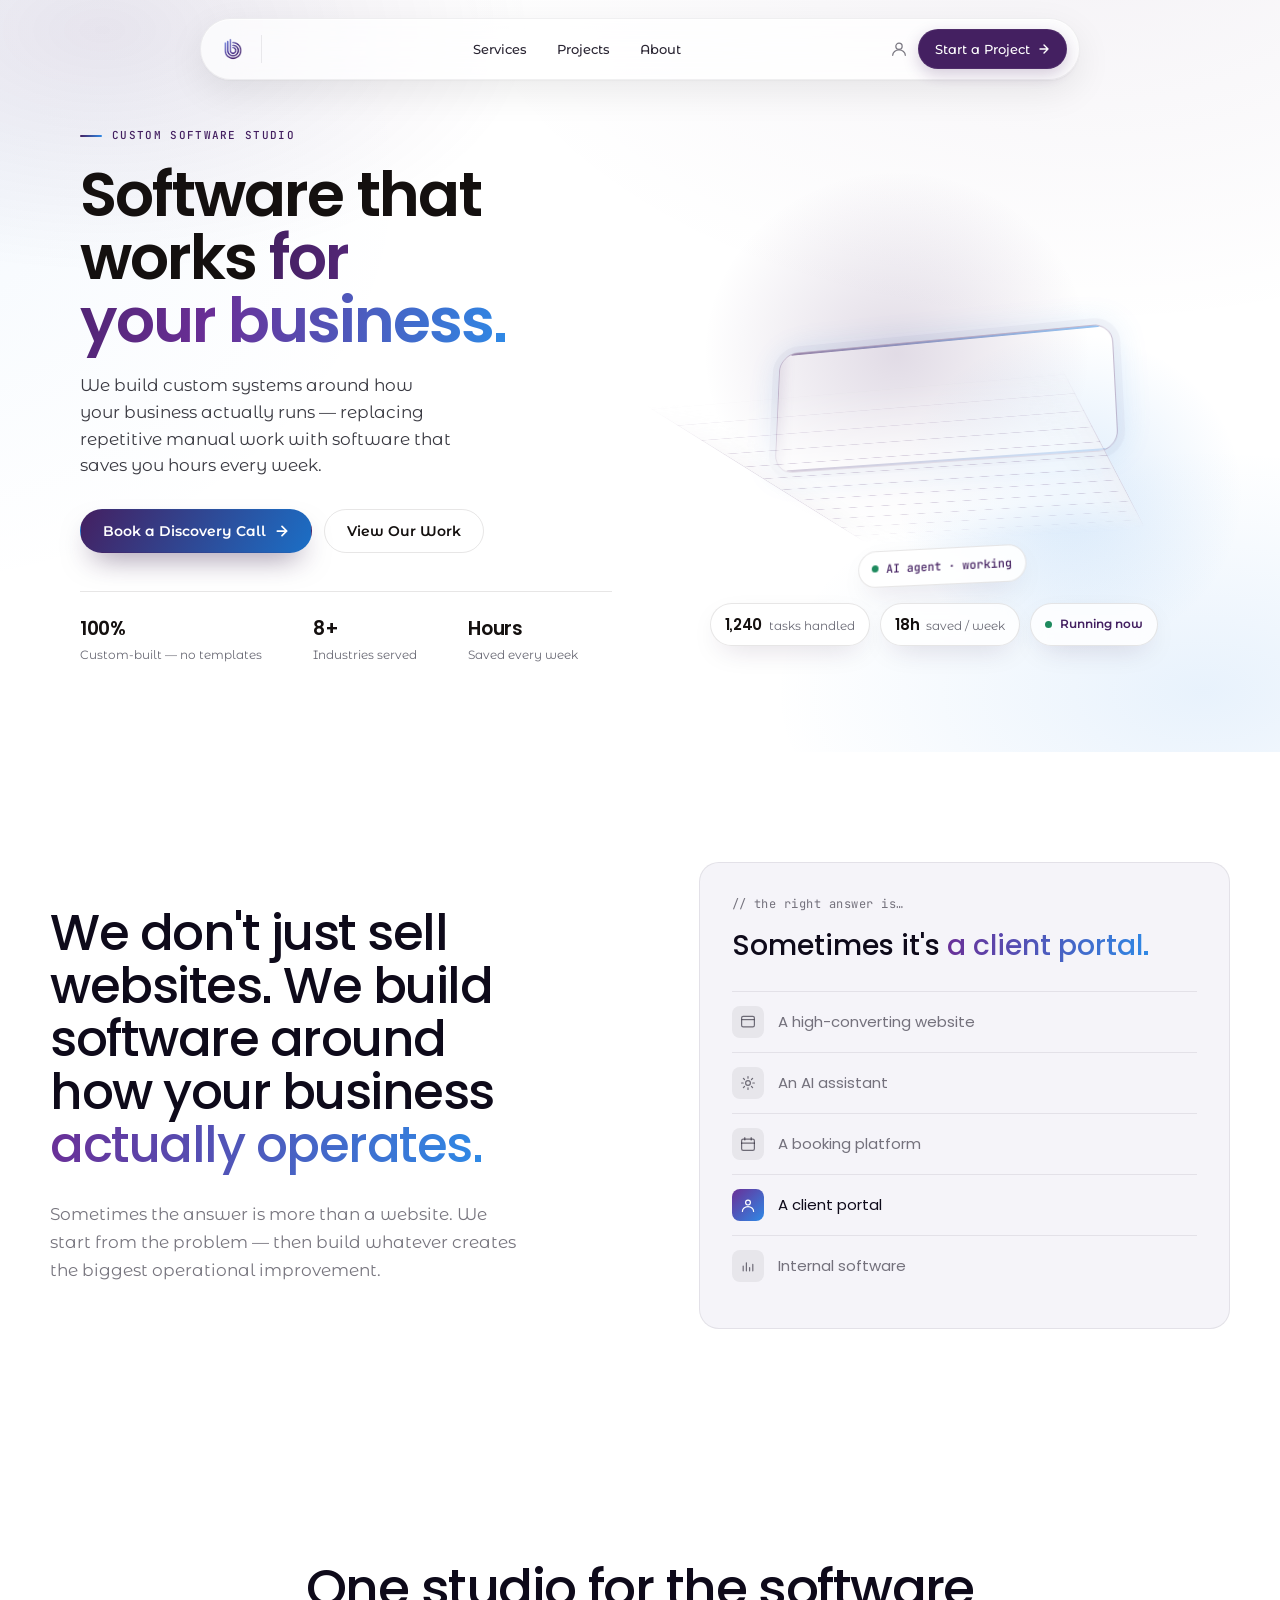
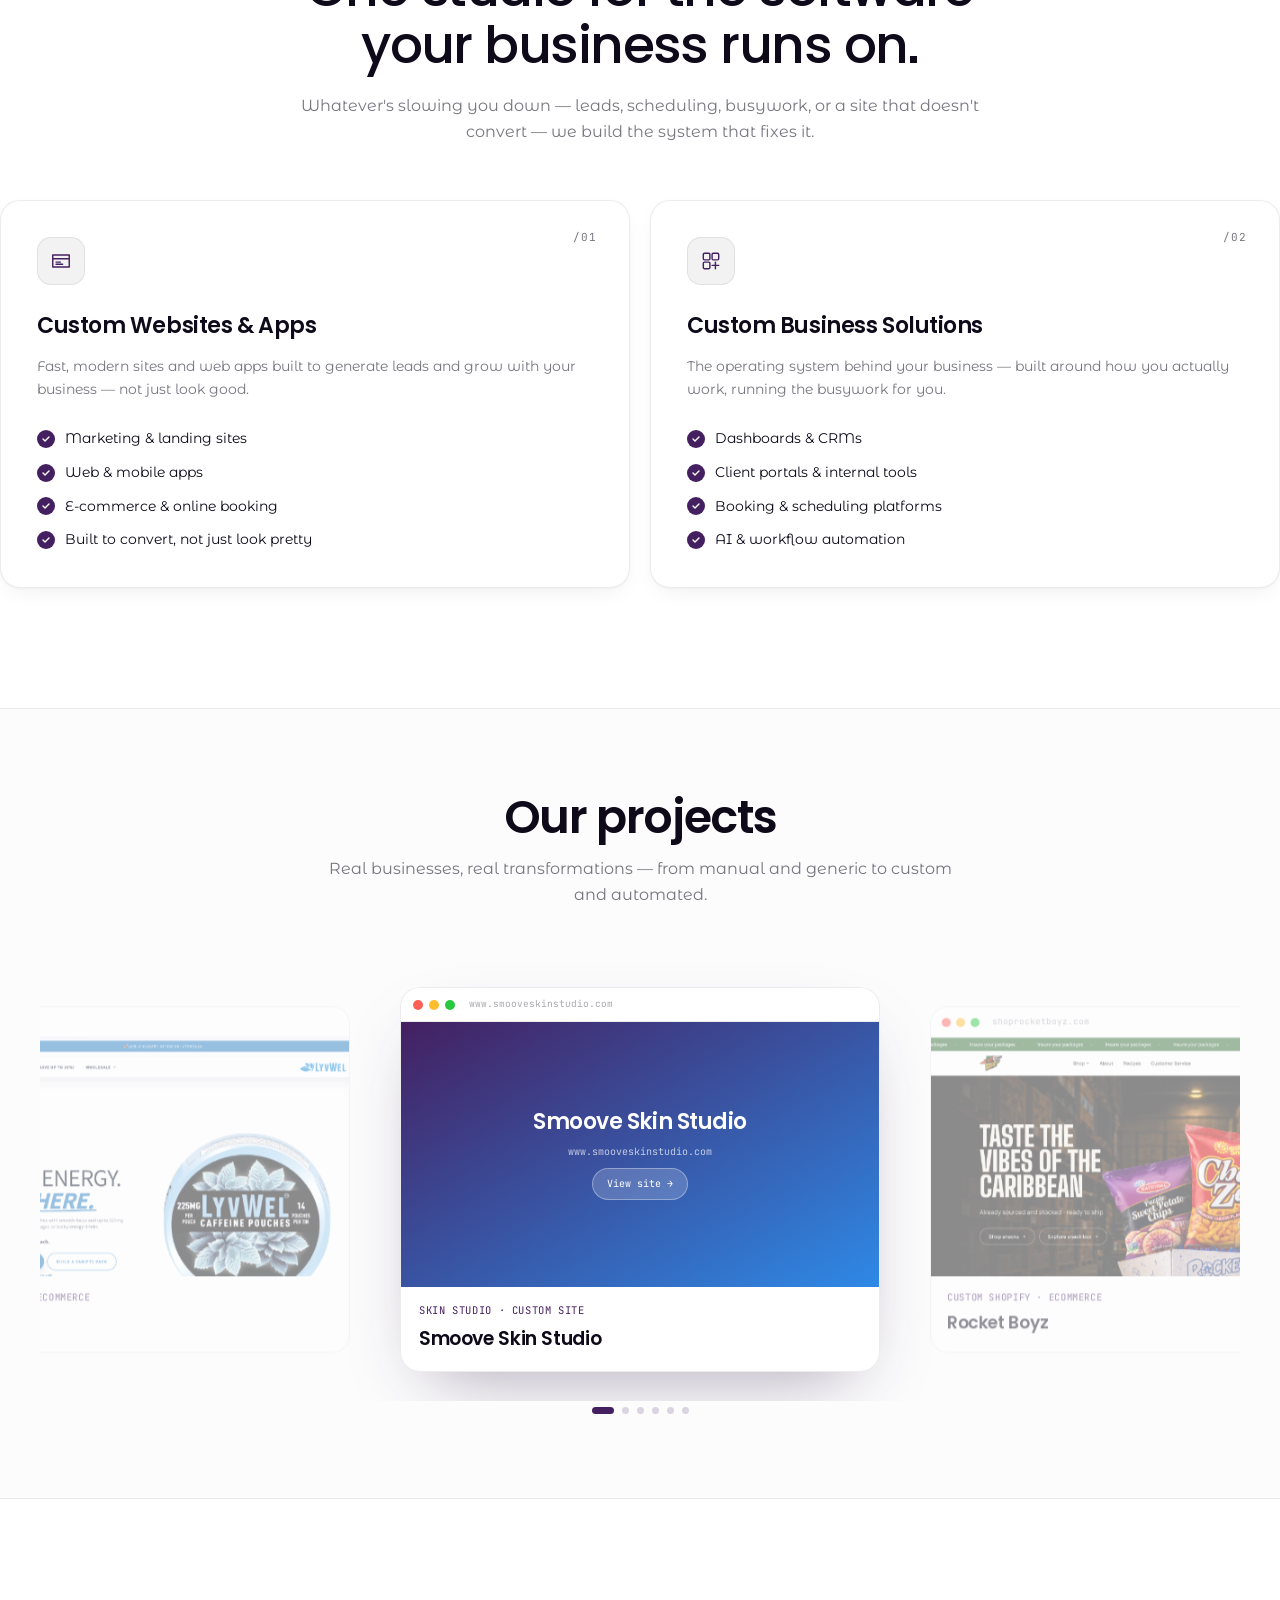
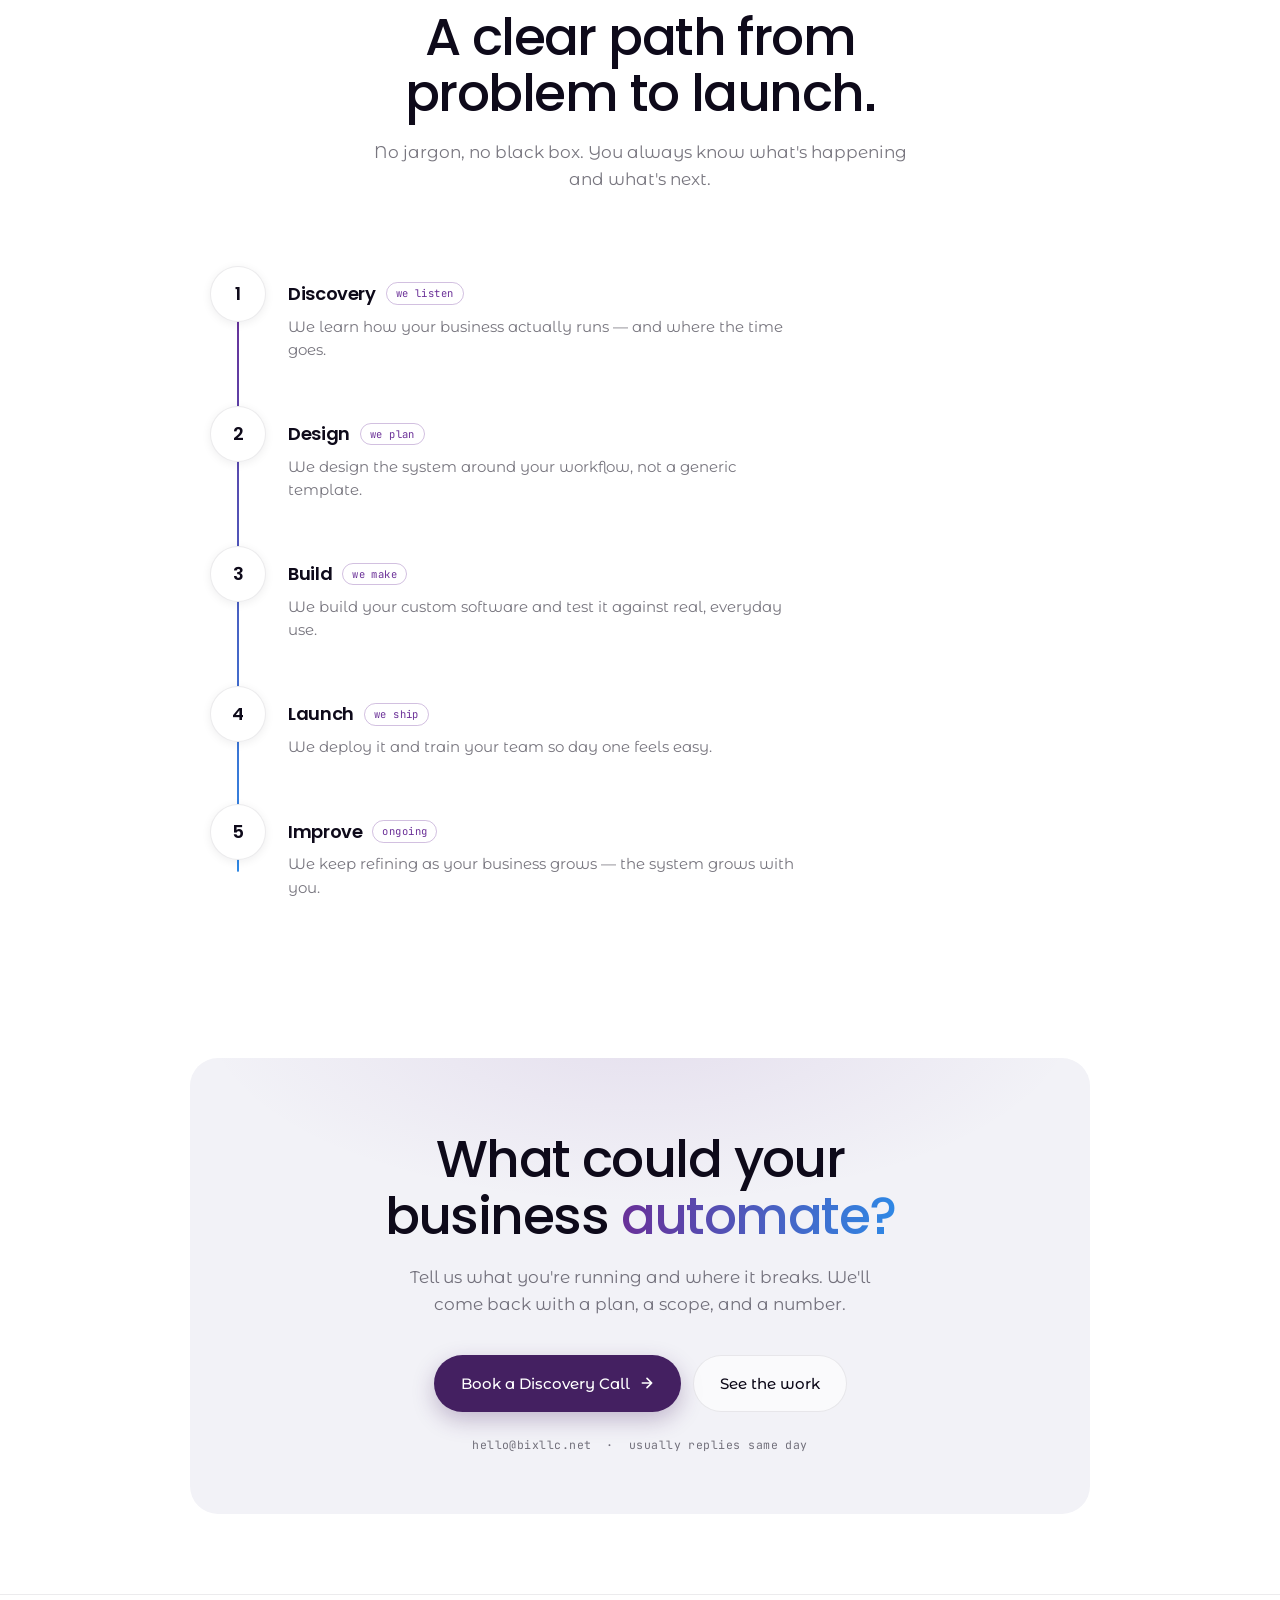
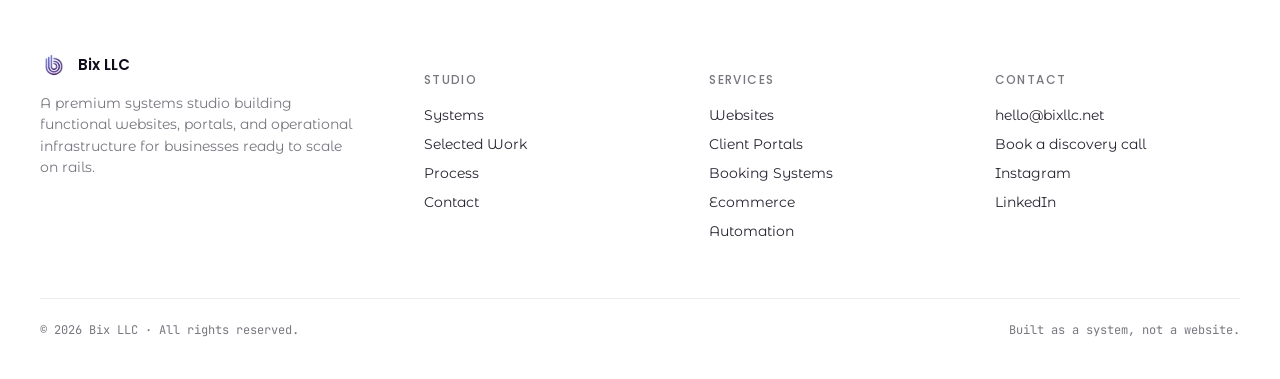
==== index.html @ ea8cc3fa "Add "Our projects" carousel section Section 05 sits between Why Bix and Process: a continuous horizo" ====
<!DOCTYPE html>
<html lang="en">
<head>
<meta charset="UTF-8" />
<meta name="viewport" content="width=device-width, initial-scale=1.0" />
<title>Bix LLC — Premium Systems Studio</title>
<link rel="preconnect" href="https://fonts.googleapis.com" />
<link rel="preconnect" href="https://fonts.gstatic.com" crossorigin />
<link href="https://fonts.googleapis.com/css2?family=Poppins:ital,wght@0,400;0,500;0,600;1,400;1,500&family=Montserrat:wght@400;500;600&family=JetBrains+Mono:wght@400;500&family=Caveat:wght@500;600&display=swap" rel="stylesheet" />
<link rel="stylesheet" href="styles.css" />
<link rel="stylesheet" href="home.css" />
<!-- .reveal starts at opacity:0 and is un-hidden by IntersectionObserver.
     With JS off that observer never runs, so opt the heading back in. -->
<noscript><style>.s-head.reveal { opacity: 1; transform: none; filter: none; }</style></noscript>
<style>
/* ── PROCESS SCROLL ANIMATION ── */
.process-scroll-section { padding-top: 100px; padding-bottom: 0; }

.process-scroll-inner {
  position: relative;
  height: 400vh;
}

.process-sticky {
  position: sticky;
  top: 100px;
  padding-bottom: 80px;
}

/* Circles row */
.ps-circles {
  position: relative;
  display: flex;
  justify-content: space-between;
  align-items: center;
  max-width: 560px;
  margin: 56px auto 48px;
}

.ps-track {
  position: absolute;
  left: 0; right: 0;
  top: 50%;
  transform: translateY(-50%);
  height: 2px;
  background: rgba(14,10,26,0.10);
  border-radius: 2px;
  overflow: hidden;
}

.ps-fill {
  height: 100%;
  width: 0%;
  background: var(--purple);
  border-radius: 2px;
  transition: width 0.5s var(--ease-out);
}

.ps-circle {
  position: relative;
  z-index: 2;
  width: 52px; height: 52px;
  border-radius: 50%;
  border: 3px solid rgba(14,10,26,0.12);
  background: #fff;
  display: grid;
  place-items: center;
  transition: border-color 0.4s var(--ease-out), background 0.4s var(--ease-out);
  cursor: pointer;
  flex-shrink: 0;
}

.ps-dot {
  width: 20px; height: 20px;
  border-radius: 50%;
  background: var(--purple);
  transform: scale(0);
  transition: transform 0.4s var(--ease-out);
}

.ps-circle.is-active {
  border-color: var(--purple);
  box-shadow: 0 0 0 6px rgba(68,32,97,0.08);
}

.ps-circle.is-active .ps-dot { transform: scale(1); }

.ps-circle.is-done {
  border-color: var(--purple);
  background: var(--purple);
}

.ps-circle.is-done .ps-dot {
  background: #fff;
  transform: scale(0.6);
}

/* Cards */
.ps-cards {
  position: relative;
  max-width: 600px;
  margin: 0 auto;
  text-align: center;
  min-height: 180px;
}

.ps-card {
  position: absolute;
  inset: 0;
  opacity: 0;
  transform: translateY(16px);
  transition: opacity 0.45s var(--ease-out), transform 0.45s var(--ease-out);
  pointer-events: none;
}

.ps-card.is-active {
  opacity: 1;
  transform: translateY(0);
  pointer-events: auto;
}

.ps-phase {
  font-family: 'JetBrains Mono', monospace;
  font-size: 10px;
  letter-spacing: 0.18em;
  text-transform: uppercase;
  color: var(--purple);
  display: block;
  margin-bottom: 14px;
}

.ps-card h4 {
  font-family: 'Poppins', sans-serif;
  font-size: clamp(22px, 3vw, 32px);
  font-weight: 500;
  letter-spacing: -0.02em;
  color: var(--charcoal);
  margin-bottom: 14px;
}

.ps-card p {
  font-size: 16px;
  line-height: 1.65;
  color: var(--muted);
  max-width: 480px;
  margin: 0 auto;
}

@media (max-width: 700px) {
  .ps-circles { max-width: 100%; padding: 0 8px; }
  .ps-circle { width: 40px; height: 40px; }
  .ps-dot { width: 14px; height: 14px; }
}
</style>
</head>
<body>

<!-- ====== NAVBAR ====== -->
<div class="nav-shell" id="navShell">
  <nav class="nav" aria-label="Primary">
    <a href="index.html" class="nav-logo" aria-label="Bix LLC home">
      <span class="nav-mark" aria-hidden="true"></span>
    </a>
    <div class="nav-links">
      <a class="nav-link" href="#systems">Services<span class="dot"></span></a>
      <a class="nav-link" href="#work">Projects<span class="dot"></span></a>
      <a class="nav-link" href="#about">About<span class="dot"></span></a>
    </div>
    <div class="nav-cta-group">
      <a href="login.html" class="nav-client-link" aria-label="Client portal">
        <svg class="nav-client-icon" width="18" height="18" viewBox="0 0 20 20" fill="none" aria-hidden="true"><circle cx="10" cy="7" r="3.5" stroke="currentColor" stroke-width="1.4"/><path d="M3 17c0-3.314 3.134-6 7-6s7 2.686 7 6" stroke="currentColor" stroke-width="1.4" stroke-linecap="round"/></svg>
      </a>
      <a href="https://calendly.com/bixllc/website-inquiry-call" target="_blank" rel="noopener" class="nav-cta">
        Start a Project
        <svg class="arrow" width="12" height="12" viewBox="0 0 12 12" fill="none"><path d="M2 6h8m0 0L6 2m4 4L6 10" stroke="currentColor" stroke-width="1.4" stroke-linecap="round" stroke-linejoin="round"/></svg>
      </a>
    </div>
  </nav>
</div>

<a id="top"></a>

<!-- ====== HERO ====== -->
<section class="hx-hero" data-screen-label="01 Hero">
  <div class="hx-hero__glow" aria-hidden="true"></div>
  <div class="hx-wrap">
    <div class="hx-grid">

      <!-- ---------- Left column ---------- -->
      <div class="hx-copy">
        <p class="hx-eyebrow">Custom software studio</p>

        <h1 class="hx-h1">
          Software that works <span class="hx-grad">for your business.</span>
        </h1>

        <p class="hx-sub">
          We build custom systems around how your business actually runs — replacing repetitive manual work with software that saves you hours every week.
        </p>

        <div class="hx-cta">
          <a class="hx-btn hx-btn--primary" href="https://calendly.com/bixllc/website-inquiry-call" target="_blank" rel="noopener">
            Book a Discovery Call
            <svg class="arrow" width="14" height="14" viewBox="0 0 12 12" fill="none" aria-hidden="true"><path d="M2 6h8m0 0L6 2m4 4L6 10" stroke="currentColor" stroke-width="1.5" stroke-linecap="round" stroke-linejoin="round"/></svg>
          </a>
          <a class="hx-btn hx-btn--ghost" href="#work">View Our Work</a>
        </div>

        <div class="hx-stats">
          <div class="hx-stat"><b>100%</b><span>Custom-built — no templates</span></div>
          <div class="hx-stat"><b>8+</b><span>Industries served</span></div>
          <div class="hx-stat"><b>Hours</b><span>Saved every week</span></div>
        </div>
      </div>

      <!-- ---------- Right column: AI conveyor ---------- -->
      <div class="hx-visual">
      <div class="hx-ai" role="img" aria-label="Animation: incoming tasks moving through an AI agent and coming out completed">
        <div class="hx-ai__glow" aria-hidden="true"></div>
        <div class="cv" aria-hidden="true">
          <div class="cv-stage">
            <div class="cv-belt"></div>
            <div class="cv-gate"><span class="cv-beam"></span></div>

            <div class="cv-card" data-i="1" style="--d:0s">
              <span class="cv-ic"></span>
              <div class="cv-txt"><b>New enquiry</b><i>Maple Dental · web form</i></div>
              <span class="cv-st cv-st--raw">Unread</span>
              <span class="cv-st cv-st--done"><svg width="11" height="11" viewBox="0 0 12 12" fill="none"><path d="M2.5 6.2l2.2 2.3L9.5 3.5" stroke="currentColor" stroke-width="1.8" stroke-linecap="round" stroke-linejoin="round"/></svg>Replied · booked</span>
            </div>
            <div class="cv-card" data-i="2" style="--d:2.2s">
              <span class="cv-ic"></span>
              <div class="cv-txt"><b>Missed call</b><i>J. Okafor · 6 min ago</i></div>
              <span class="cv-st cv-st--raw">No answer</span>
              <span class="cv-st cv-st--done"><svg width="11" height="11" viewBox="0 0 12 12" fill="none"><path d="M2.5 6.2l2.2 2.3L9.5 3.5" stroke="currentColor" stroke-width="1.8" stroke-linecap="round" stroke-linejoin="round"/></svg>Texted back</span>
            </div>
            <div class="cv-card" data-i="3" style="--d:4.4s">
              <span class="cv-ic"></span>
              <div class="cv-txt"><b>Invoice #2471</b><i>Job completed today</i></div>
              <span class="cv-st cv-st--raw">Unsent</span>
              <span class="cv-st cv-st--done"><svg width="11" height="11" viewBox="0 0 12 12" fill="none"><path d="M2.5 6.2l2.2 2.3L9.5 3.5" stroke="currentColor" stroke-width="1.8" stroke-linecap="round" stroke-linejoin="round"/></svg>Sent · tracked</span>
            </div>
            <div class="cv-card" data-i="4" style="--d:6.6s">
              <span class="cv-ic"></span>
              <div class="cv-txt"><b>Quote request</b><i>Bexley Ltd · inbox</i></div>
              <span class="cv-st cv-st--raw">Waiting</span>
              <span class="cv-st cv-st--done"><svg width="11" height="11" viewBox="0 0 12 12" fill="none"><path d="M2.5 6.2l2.2 2.3L9.5 3.5" stroke="currentColor" stroke-width="1.8" stroke-linecap="round" stroke-linejoin="round"/></svg>Quote drafted</span>
            </div>

            <div class="cv-label"><span class="hx-dot"></span>AI agent · working</div>
          </div>
        </div>
      </div>

      <div class="hx-meter">
        <div class="hx-m"><b><span data-count="1240">1,240</span></b><i>tasks handled</i></div>
        <div class="hx-m"><b><span data-count="18">18</span>h</b><i>saved / week</i></div>
        <div class="hx-m hx-m--live"><span class="hx-dot"></span>Running now</div>
      </div>
      </div>

    </div>
  </div>
</section>

<script>
/* Hero stat-bar count-up. Runs unconditionally on load — the final values are
   already in the markup, so this is pure enhancement and can never leave a
   number stranded mid-count. */
(function () {
  var els = [].slice.call(document.querySelectorAll('.hx-meter [data-count]'));
  if (!els.length) return;

  function land(el) { el.textContent = (+el.dataset.count).toLocaleString(); }

  if (window.matchMedia && matchMedia('(prefers-reduced-motion: reduce)').matches) {
    els.forEach(land);
    return;
  }

  els.forEach(function (el) {
    var end = +el.dataset.count;
    var t0 = Date.now();
    var landed = false;

    function finish() {
      if (landed) return;
      landed = true;
      land(el);
    }

    /* Wall-clock backstop: rAF is paused outright in background tabs, so the
       timer — not the frame loop — is what guarantees the final value. */
    setTimeout(finish, 1500);

    function tick() {
      if (landed) return;
      var p = Math.min((Date.now() - t0) / 1200, 1);
      if (p >= 1) { finish(); return; }
      el.textContent = Math.round(end * (1 - Math.pow(1 - p, 3))).toLocaleString();
      requestAnimationFrame(tick);
    }

    el.textContent = '0';
    requestAnimationFrame(tick);
  });
})();
</script>


<!-- ====== WHY US ====== -->
<section class="why-us" id="why-us" aria-labelledby="whyUsHeading">
  <div class="why-us-inner">

    <!-- Left -->
    <div class="why-left">
      <h2 class="why-h2" id="whyUsHeading">
        We don't just sell websites. We build software around how your business
        <span class="why-grad">actually operates.</span>
      </h2>
      <p class="why-lead">
        Sometimes the answer is more than a website. We start from the problem — then build whatever creates the biggest operational improvement.
      </p>
    </div>

    <!-- Right — glassy card -->
    <div class="why-card" role="region" aria-label="What we might build for you">
      <p class="why-eyebrow">// the right answer is&hellip;</p>
      <p class="why-swap-line">Sometimes it's <span class="why-grad" id="whySwap">a booking platform.</span></p>

      <ul class="why-list" id="whyList">
        <li class="why-row" data-phrase="a website.">
          <span class="why-tile" aria-hidden="true">
            <svg width="16" height="16" viewBox="0 0 20 20" fill="none"><rect x="2" y="3" width="16" height="13" rx="2" stroke="currentColor" stroke-width="1.5"/><path d="M2 7h16" stroke="currentColor" stroke-width="1.5"/></svg>
          </span>
          <span>A high-converting website</span>
        </li>
        <li class="why-row" data-phrase="an AI assistant.">
          <span class="why-tile" aria-hidden="true">
            <svg width="16" height="16" viewBox="0 0 20 20" fill="none"><circle cx="10" cy="10" r="3" stroke="currentColor" stroke-width="1.5"/><path d="M10 2v2M10 16v2M2 10h2M16 10h2M4.22 4.22l1.42 1.42M14.36 14.36l1.42 1.42M4.22 15.78l1.42-1.42M14.36 5.64l1.42-1.42" stroke="currentColor" stroke-width="1.5" stroke-linecap="round"/></svg>
          </span>
          <span>An AI assistant</span>
        </li>
        <li class="why-row act" data-phrase="a booking platform.">
          <span class="why-tile" aria-hidden="true">
            <svg width="16" height="16" viewBox="0 0 20 20" fill="none"><rect x="2" y="4" width="16" height="14" rx="2" stroke="currentColor" stroke-width="1.5"/><path d="M6 2v3M14 2v3M2 9h16" stroke="currentColor" stroke-width="1.5" stroke-linecap="round"/></svg>
          </span>
          <span>A booking platform</span>
        </li>
        <li class="why-row" data-phrase="a client portal.">
          <span class="why-tile" aria-hidden="true">
            <svg width="16" height="16" viewBox="0 0 20 20" fill="none"><circle cx="10" cy="7" r="3" stroke="currentColor" stroke-width="1.5"/><path d="M3 18c0-3.314 3.134-6 7-6s7 2.686 7 6" stroke="currentColor" stroke-width="1.5" stroke-linecap="round"/></svg>
          </span>
          <span>A client portal</span>
        </li>
        <li class="why-row" data-phrase="internal software.">
          <span class="why-tile" aria-hidden="true">
            <svg width="16" height="16" viewBox="0 0 20 20" fill="none"><path d="M4 16V10M8 16V6M12 16v-4M16 16V8" stroke="currentColor" stroke-width="1.5" stroke-linecap="round"/></svg>
          </span>
          <span>Internal software</span>
        </li>
      </ul>
    </div>

  </div>
</section>


<!-- ====== HIDDEN: old centered hero (kept for reference) ====== -->
<div style="display:none" aria-hidden="true">
    <!-- ===== LEGACY HERO GRAPHIC (kept hidden for asset reference) ===== -->
    <div class="hero-graphic" aria-hidden="true" style="display:none">
      <!-- Floating accent: lead notification (top-left) -->
      <div class="hg-float hg-float-tl">
        <div class="hg-icon hg-icon-purple">
          <svg width="14" height="14" viewBox="0 0 14 14" fill="none"><path d="M7 1.5l1.6 3.3 3.6.5-2.6 2.5.6 3.6L7 9.7 3.8 11.4l.6-3.6L1.8 5.3l3.6-.5L7 1.5z" stroke="currentColor" stroke-width="1.3" stroke-linejoin="round"/></svg>
        </div>
        <div class="hg-body">
          <div class="hg-title">New lead · Marisol K.</div>
          <div class="hg-meta">Referral · just now</div>
        </div>
        <span class="hg-badge hg-badge-emerald">Hot</span>
      </div>

      <!-- Floating accent: payment (top-right) -->
      <div class="hg-float hg-float-tr">
        <div class="hg-icon hg-icon-blue">
          <svg width="14" height="14" viewBox="0 0 14 14" fill="none"><rect x="1.5" y="3" width="11" height="8" rx="1.2" stroke="currentColor" stroke-width="1.3"/><path d="M1.5 6h11" stroke="currentColor" stroke-width="1.3"/></svg>
        </div>
        <div class="hg-body">
          <div class="hg-title">Deposit received</div>
          <div class="hg-meta hg-mono">$ 1,400.00</div>
        </div>
        <span class="hg-badge hg-badge-blue">Stripe</span>
      </div>

      <!-- Floating accent: booking (bottom-left) -->
      <div class="hg-float hg-float-bl">
        <div class="hg-icon hg-icon-purple">
          <svg width="14" height="14" viewBox="0 0 14 14" fill="none"><rect x="1.5" y="3" width="11" height="9" rx="1.2" stroke="currentColor" stroke-width="1.3"/><path d="M4.5 1.5v3M9.5 1.5v3M1.5 6h11" stroke="currentColor" stroke-width="1.3" stroke-linecap="round"/></svg>
        </div>
        <div class="hg-body">
          <div class="hg-title">Booking confirmed</div>
          <div class="hg-meta">Thu, Jun 18 · 2:30 PM</div>
        </div>
        <span class="hg-badge hg-badge-purple">Booked</span>
      </div>

      <!-- Floating accent: progress (bottom-right) -->
      <div class="hg-float hg-float-br">
        <div class="hg-body" style="flex:1">
          <div class="hg-title">Onboarding</div>
          <div class="hg-progress"><span></span></div>
          <div class="hg-meta">4 of 5 complete</div>
        </div>
      </div>

      <!-- Central dashboard card -->
      <div class="hg-main">
        <div class="hg-main-head">
          <div class="hg-main-head-l">
            <div class="hg-dot"></div>
            <div class="hg-dot" style="background:#e5c84b"></div>
            <div class="hg-dot" style="background:#4caf6a"></div>
            <span class="hg-main-title">bix · operations</span>
          </div>
          <div class="hg-main-head-r mono">live</div>
        </div>
        <div class="hg-main-body">
          <div class="hg-stat-grid">
            <div class="hg-stat">
              <div class="hg-stat-lbl">PIPELINE</div>
              <div class="hg-stat-v">$84.2k</div>
              <div class="hg-stat-delta up">↗ 22.4%</div>
            </div>
            <div class="hg-stat">
              <div class="hg-stat-lbl">BOOKINGS</div>
              <div class="hg-stat-v">38</div>
              <div class="hg-stat-delta up">↗ 8 today</div>
            </div>
            <div class="hg-stat">
              <div class="hg-stat-lbl">CONVERSION</div>
              <div class="hg-stat-v">12.6<span class="hg-stat-unit">%</span></div>
              <div class="hg-stat-delta">last 7 days</div>
            </div>
          </div>
          <div class="hg-chart">
            <div class="hg-chart-grid"></div>
            <svg class="hg-chart-svg" viewBox="0 0 400 120" preserveAspectRatio="none">
              <defs>
                <linearGradient id="hgArea" x1="0" y1="0" x2="0" y2="1">
                  <stop offset="0%" stop-color="#442061" stop-opacity="0.30"/>
                  <stop offset="100%" stop-color="#442061" stop-opacity="0"/>
                </linearGradient>
                <linearGradient id="hgArea2" x1="0" y1="0" x2="0" y2="1">
                  <stop offset="0%" stop-color="#2E89E6" stop-opacity="0.22"/>
                  <stop offset="100%" stop-color="#2E89E6" stop-opacity="0"/>
                </linearGradient>
              </defs>
              <path d="M0 95 L40 80 L80 85 L120 60 L160 65 L200 40 L240 50 L280 28 L320 38 L360 18 L400 22 L400 120 L0 120 Z" fill="url(#hgArea)"/>
              <path d="M0 95 L40 80 L80 85 L120 60 L160 65 L200 40 L240 50 L280 28 L320 38 L360 18 L400 22" stroke="#442061" stroke-width="1.8" fill="none" stroke-linecap="round" stroke-linejoin="round"/>
              <path d="M0 100 L40 92 L80 88 L120 80 L160 72 L200 70 L240 60 L280 55 L320 48 L360 42 L400 36 L400 120 L0 120 Z" fill="url(#hgArea2)"/>
              <path d="M0 100 L40 92 L80 88 L120 80 L160 72 L200 70 L240 60 L280 55 L320 48 L360 42 L400 36" stroke="#2E89E6" stroke-width="1.6" stroke-dasharray="4 4" fill="none" stroke-linecap="round"/>
              <circle cx="360" cy="18" r="4" fill="#442061"/>
              <circle cx="360" cy="18" r="8" fill="#442061" fill-opacity="0.15"/>
            </svg>
            <div class="hg-chart-flag">
              <span class="hg-flag-v">$ 14,820</span>
              <span class="hg-flag-l">Fri · peak</span>
            </div>
          </div>
        </div>
      </div>
    </div>

  <div class="hero-cards">
    <!-- Card 1: Pipeline -->
    <article class="hc hc-pipeline">
      <span class="hc-script">Bix©</span>
      <div>
        <div class="hc-stat">$84k</div>
        <div class="hc-label">in pipeline this week</div>
      </div>
      <div class="hc-chips">
        <div class="hc-chip"><span class="d"></span>New lead · Marisol K. <span class="amt">2m</span></div>
        <div class="hc-chip"><span class="d" style="background:var(--blue)"></span>Proposal sent · PRO-0428 <span class="amt">$4,200</span></div>
        <div class="hc-chip"><span class="d" style="background:var(--emerald)"></span>Deposit received <span class="amt">+$1,400</span></div>
      </div>
    </article>

    <!-- Card 2: Features -->
    <article class="hc hc-features">
      <div class="hc-sheet">
        <div class="hc-row">
          <svg width="16" height="16" viewBox="0 0 16 16" fill="none"><path d="M3 6.5a3 3 0 016 0v3a3 3 0 11-6 0v-3z" stroke="currentColor" stroke-width="1.4"/><circle cx="6" cy="6" r="0.8" fill="currentColor"/></svg>
          <span class="lbl">One-click integrations</span>
          <span class="tick">✓</span>
        </div>
        <div class="hc-row">
          <svg width="16" height="16" viewBox="0 0 16 16" fill="none"><circle cx="8" cy="8" r="6" stroke="currentColor" stroke-width="1.4"/><path d="M6 7.5a2 2 0 014 0M6 9.5h4" stroke="currentColor" stroke-width="1.4" stroke-linecap="round"/></svg>
          <span class="lbl">Personalized automation</span>
          <span class="tick">✓</span>
        </div>
        <div class="hc-row">
          <svg width="16" height="16" viewBox="0 0 16 16" fill="none"><ellipse cx="8" cy="4" rx="5" ry="1.6" stroke="currentColor" stroke-width="1.4"/><path d="M3 4v8c0 .9 2.2 1.6 5 1.6s5-.7 5-1.6V4M3 8c0 .9 2.2 1.6 5 1.6s5-.7 5-1.6" stroke="currentColor" stroke-width="1.4"/></svg>
          <span class="lbl">Complete data sync</span>
          <span class="tick">✓</span>
        </div>
        <div class="hc-row">
          <svg width="16" height="16" viewBox="0 0 16 16" fill="none"><path d="M5 9a3 3 0 016 0v2a2 2 0 11-4 0V8M11 11v0a2 2 0 11-4 0" stroke="currentColor" stroke-width="1.4" stroke-linecap="round"/><path d="M3 9V8a5 5 0 0110 0v1" stroke="currentColor" stroke-width="1.4" stroke-linecap="round"/></svg>
          <span class="lbl">24/7 expert support</span>
          <span class="tick">✓</span>
        </div>
        <div class="hc-row">
          <svg width="16" height="16" viewBox="0 0 16 16" fill="none"><path d="M3 8h7m0 0L7 5m3 3l-3 3M11 4v8" stroke="currentColor" stroke-width="1.4" stroke-linecap="round" stroke-linejoin="round"/></svg>
          <span class="lbl">Easy migration</span>
          <span class="tick">✓</span>
        </div>
      </div>
    </article>

    <!-- Card 3: Analytics -->
    <article class="hc hc-analytics">
      <div class="hc-head">
        <svg width="16" height="16" viewBox="0 0 16 16" fill="none"><path d="M2 12l4-4 3 3 5-6" stroke="currentColor" stroke-width="1.5" stroke-linecap="round" stroke-linejoin="round"/></svg>
        Analytics + Conversion Goals
      </div>
      <div class="hc-big">
        <span class="v">2.5M</span>
        <span class="delta">+88.4%</span>
      </div>
      <div class="hc-chart">
        <div class="bar"></div>
        <div class="bar"></div>
        <div class="bar peak"></div>
        <div class="bar"></div>
        <div class="bar"></div>
        <div class="hc-floor"></div>
      </div>
    </article>
  </div>
</div>

<!-- ====== HIDDEN: legacy hero OS (kept for animations of brand language) ====== -->
<div style="display:none" aria-hidden="true">
  <div class="os">
      <svg class="os-svg" viewBox="0 0 600 620" preserveAspectRatio="none">
        <path d="M150 70 C 260 90, 320 110, 460 140" />
        <path d="M460 140 C 380 200, 280 220, 200 260" />
        <path d="M200 260 C 320 290, 400 320, 470 350" />
        <path d="M470 350 C 360 400, 260 420, 180 450" />
        <path d="M180 450 C 280 480, 360 510, 450 540" />
        <circle class="dot" cx="150" cy="70" r="3" />
        <circle class="dot" cx="460" cy="140" r="3" />
        <circle class="dot" cx="200" cy="260" r="3" />
        <circle class="dot" cx="470" cy="350" r="3" />
        <circle class="dot" cx="180" cy="450" r="3" />
        <circle class="dot" cx="450" cy="540" r="3" />
      </svg>

      <div class="os-card c-lead" style="--d:80ms">
        <div class="row">
          <div class="icon i-emerald">
            <svg width="14" height="14" viewBox="0 0 14 14" fill="none"><path d="M7 1.5l1.6 3.3 3.6.5-2.6 2.5.6 3.6L7 9.7 3.8 11.4l.6-3.6L1.8 5.3l3.6-.5L7 1.5z" stroke="currentColor" stroke-width="1.2" stroke-linejoin="round"/></svg>
          </div>
          <div>
            <div class="title">New lead — Marisol K.</div>
            <div class="meta">Source: Referral · 2 min ago</div>
          </div>
          <span class="badge b-emerald">Hot</span>
        </div>
      </div>

      <div class="os-card c-proposal" style="--d:240ms">
        <div class="row">
          <div class="icon i-dark">
            <svg width="14" height="14" viewBox="0 0 14 14" fill="none"><rect x="2.5" y="1.5" width="9" height="11" rx="1.2" stroke="currentColor" stroke-width="1.2"/><path d="M5 5h4M5 7h4M5 9h2" stroke="currentColor" stroke-width="1.2" stroke-linecap="round"/></svg>
          </div>
          <div>
            <div class="title">Proposal sent</div>
            <div class="meta">PRO-0428 · Awaiting signature</div>
          </div>
          <span class="badge b-gold">Sent</span>
        </div>
        <div class="os-progress" style="--p:62%"></div>
      </div>

      <div class="os-card c-booking" style="--d:400ms">
        <div class="row">
          <div class="icon i-lavender">
            <svg width="14" height="14" viewBox="0 0 14 14" fill="none"><rect x="1.5" y="3" width="11" height="9" rx="1.2" stroke="currentColor" stroke-width="1.2"/><path d="M4.5 1.5v3M9.5 1.5v3M1.5 6h11" stroke="currentColor" stroke-width="1.2" stroke-linecap="round"/></svg>
          </div>
          <div>
            <div class="title">Booking confirmed</div>
            <div class="meta">Thu, Jun 18 · 2:30 PM</div>
          </div>
          <span class="badge b-lavender">Booked</span>
        </div>
      </div>

      <div class="os-card c-payment" style="--d:560ms">
        <div class="row">
          <div class="icon i-gold">
            <svg width="14" height="14" viewBox="0 0 14 14" fill="none"><rect x="1.5" y="3" width="11" height="8" rx="1.2" stroke="currentColor" stroke-width="1.2"/><path d="M1.5 6h11M4 9h2" stroke="currentColor" stroke-width="1.2" stroke-linecap="round"/></svg>
          </div>
          <div>
            <div class="title">Payment pending</div>
            <div class="meta mono">$ 4,200.00 · Stripe</div>
          </div>
          <span class="badge b-gold">3 days</span>
        </div>
      </div>

      <div class="os-card c-onboard" style="--d:720ms">
        <div class="row">
          <div class="icon i-emerald">
            <svg width="14" height="14" viewBox="0 0 14 14" fill="none"><path d="M2.5 7l3 3 6-6.5" stroke="currentColor" stroke-width="1.4" stroke-linecap="round" stroke-linejoin="round"/></svg>
          </div>
          <div style="flex:1">
            <div class="title">Onboarding</div>
            <div class="meta">4 of 5 steps complete</div>
          </div>
          <span class="badge b-emerald">80%</span>
        </div>
        <div class="os-list">
          <div class="os-li"><span class="check">✓</span>Kickoff scheduled</div>
          <div class="os-li"><span class="check">✓</span>Brand assets received</div>
          <div class="os-li pending"><span class="check"></span>Content review</div>
        </div>
      </div>

      <div class="os-card c-email" style="--d:880ms">
        <div class="row">
          <div class="icon i-gray">
            <svg width="14" height="14" viewBox="0 0 14 14" fill="none"><circle cx="7" cy="7" r="5.5" stroke="currentColor" stroke-width="1.2"/><path d="M7 4v3l2 1.5" stroke="currentColor" stroke-width="1.2" stroke-linecap="round"/></svg>
          </div>
          <div>
            <div class="title">Reminder scheduled</div>
            <div class="meta">Tomorrow · 9:00 AM</div>
          </div>
          <span class="badge b-gray">Auto</span>
        </div>
      </div>
  </div>
</div>


<!-- ====== WHAT WE BUILD ====== -->
<section class="section wrap" id="systems" data-screen-label="03 What We Build">
  <div class="what-we-build-head reveal">
    <h2 class="wwb-h2">One studio for the software<br/>your business runs on.</h2>
    <p class="wwb-sub">Whatever's slowing you down — leads, scheduling, busywork, or a site that doesn't convert — we build the system that fixes it.</p>
  </div>

  <div class="wwb-grid">
    <div class="wwb-card reveal delay-1">
      <span class="wwb-num">/01</span>
      <div class="wwb-icon">
        <svg width="22" height="22" viewBox="0 0 20 20" fill="none"><path d="M2.5 4.5h15v11h-15z M2.5 8h15M5.5 11h4M5.5 13h6" stroke="currentColor" stroke-width="1.3" stroke-linecap="round" stroke-linejoin="round"/></svg>
      </div>
      <h3 class="wwb-title">Custom Websites &amp; Apps</h3>
      <p class="wwb-desc">Fast, modern sites and web apps built to generate leads and grow with your business — not just look good.</p>
      <ul class="wwb-list">
        <li>Marketing &amp; landing sites</li>
        <li>Web &amp; mobile apps</li>
        <li>E-commerce &amp; online booking</li>
        <li>Built to convert, not just look pretty</li>
      </ul>
    </div>

    <div class="wwb-card reveal delay-2">
      <span class="wwb-num">/02</span>
      <div class="wwb-icon">
        <svg width="22" height="22" viewBox="0 0 20 20" fill="none"><rect x="3" y="3" width="6" height="6" rx="1" stroke="currentColor" stroke-width="1.3"/><rect x="11" y="3" width="6" height="6" rx="1" stroke="currentColor" stroke-width="1.3"/><rect x="3" y="11" width="6" height="6" rx="1" stroke="currentColor" stroke-width="1.3"/><path d="M11 14h6M14 11v6" stroke="currentColor" stroke-width="1.3" stroke-linecap="round"/></svg>
      </div>
      <h3 class="wwb-title">Custom Business Solutions</h3>
      <p class="wwb-desc">The operating system behind your business — built around how you actually work, running the busywork for you.</p>
      <ul class="wwb-list">
        <li>Dashboards &amp; CRMs</li>
        <li>Client portals &amp; internal tools</li>
        <li>Booking &amp; scheduling platforms</li>
        <li>AI &amp; workflow automation</li>
      </ul>
    </div>
  </div>
</section>


<script>
(function () {
  var swap = document.getElementById('whySwap');
  var rows = document.querySelectorAll('#whyList .why-row');
  if (!swap || !rows.length) return;
  var phrases = Array.from(rows).map(function(r){ return r.dataset.phrase; });
  var i = phrases.indexOf((swap.textContent || '').trim());
  if (i < 0) i = 0;
  var reduced = window.matchMedia('(prefers-reduced-motion: reduce)').matches;
  function next() {
    i = (i + 1) % phrases.length;
    rows.forEach(function(r){ r.classList.remove('act'); });
    rows[i].classList.add('act');
    if (reduced) {
      swap.textContent = phrases[i];
    } else {
      swap.style.transition = 'opacity 220ms ease';
      swap.style.opacity = '0';
      setTimeout(function(){
        swap.textContent = phrases[i];
        swap.style.opacity = '1';
      }, 220);
    }
  }
  setInterval(next, 2600);
}());
</script>

<!-- ====== OUR PROCESS ====== -->
<!-- ====== 05 OUR PROJECTS ====== -->
<section class="s s-tight" id="work" data-screen-label="05 Case studies">
  <div class="wrap">
    <div class="s-head center reveal">
      <h2>Our projects</h2>
      <p class="lead">Real businesses, real transformations — from manual and generic to custom and automated.</p>
    </div>
    <div class="pj-slider" id="pjSlider"><div class="pj-track" id="pjTrack"></div></div>
    <div class="pj-dots" id="pjDots" aria-hidden="true"></div>
  </div>
</section>


<section class="op-section" id="process" aria-labelledby="opHeading">
  <div class="op-inner">

    <div class="op-head">
      <h2 class="op-h2" id="opHeading">A clear path from problem to launch.</h2>
      <p class="op-sub">No jargon, no black box. You always know what's happening and what's next.</p>
    </div>

    <div class="op-timeline" id="opTimeline">
      <div class="op-line-track" aria-hidden="true">
        <div class="op-line-fill"></div>
      </div>

      <ol class="op-list">
        <li class="op-step">
          <div class="op-node" aria-hidden="true">1</div>
          <div class="op-body">
            <h3 class="op-title">Discovery <span class="op-pill">we listen</span></h3>
            <p class="op-desc">We learn how your business actually runs — and where the time goes.</p>
          </div>
        </li>
        <li class="op-step">
          <div class="op-node" aria-hidden="true">2</div>
          <div class="op-body">
            <h3 class="op-title">Design <span class="op-pill">we plan</span></h3>
            <p class="op-desc">We design the system around your workflow, not a generic template.</p>
          </div>
        </li>
        <li class="op-step">
          <div class="op-node" aria-hidden="true">3</div>
          <div class="op-body">
            <h3 class="op-title">Build <span class="op-pill">we make</span></h3>
            <p class="op-desc">We build your custom software and test it against real, everyday use.</p>
          </div>
        </li>
        <li class="op-step">
          <div class="op-node" aria-hidden="true">4</div>
          <div class="op-body">
            <h3 class="op-title">Launch <span class="op-pill">we ship</span></h3>
            <p class="op-desc">We deploy it and train your team so day one feels easy.</p>
          </div>
        </li>
        <li class="op-step">
          <div class="op-node" aria-hidden="true">5</div>
          <div class="op-body">
            <h3 class="op-title">Improve <span class="op-pill">ongoing</span></h3>
            <p class="op-desc">We keep refining as your business grows — the system grows with you.</p>
          </div>
        </li>
      </ol>
    </div>

  </div>
</section>

<script>
(function () {
  var tl = document.getElementById('opTimeline');
  if (!tl) return;
  var reduced = window.matchMedia('(prefers-reduced-motion: reduce)').matches;
  if (reduced) { tl.classList.add('in'); return; }
  var io = new IntersectionObserver(function (entries) {
    if (entries[0].isIntersecting) {
      tl.classList.add('in');
      io.disconnect();
    }
  }, { threshold: 0.12 });
  io.observe(tl);
}());
</script>

<!-- ====== PRE-FOOTER CTA ====== -->
<section class="pfcta-wrap">
  <div class="pfcta-card" id="contact">
    <h2 class="pfcta-h2">What could your business <span class="pfcta-grad">automate?</span></h2>
    <p class="pfcta-sub">Tell us what you're running and where it breaks. We'll come back with a plan, a scope, and a number.</p>
    <div class="pfcta-btns">
      <a class="btn btn-primary btn-lg" href="https://calendly.com/bixllc/website-inquiry-call" target="_blank" rel="noopener">
        Book a Discovery Call
        <svg class="arrow" width="14" height="14" viewBox="0 0 12 12" fill="none"><path d="M2 6h8m0 0L6 2m4 4L6 10" stroke="currentColor" stroke-width="1.4" stroke-linecap="round" stroke-linejoin="round"/></svg>
      </a>
      <a class="btn btn-secondary btn-lg" href="#work">See the work</a>
    </div>
    <p class="pfcta-note">hello@bixllc.net &nbsp;·&nbsp; usually replies same day</p>
  </div>
</section>

<!-- ====== FOOTER ====== -->
<footer class="footer" id="about">
  <div class="wrap">
    <div class="footer-row">
      <div class="footer-brand">
        <div style="display:flex;align-items:center;gap:10px;">
          <span class="nav-mark" aria-hidden="true"></span>
          <span style="font-family:'Poppins',sans-serif;font-weight:600;font-size:15px;">Bix LLC</span>
        </div>
        <p>A premium systems studio building functional websites, portals, and operational infrastructure for businesses ready to scale on rails.</p>
      </div>
      <div>
        <h5>Studio</h5>
        <div class="footer-links">
          <a href="#systems">Systems</a>
          <a href="#work">Selected Work</a>
          <a href="#process">Process</a>
          <a href="#contact">Contact</a>
        </div>
      </div>
      <div>
        <h5>Services</h5>
        <div class="footer-links">
          <a href="#systems">Websites</a>
          <a href="#systems">Client Portals</a>
          <a href="#systems">Booking Systems</a>
          <a href="#systems">Ecommerce</a>
          <a href="#systems">Automation</a>
        </div>
      </div>
      <div>
        <h5>Contact</h5>
        <div class="footer-links">
          <a href="mailto:hello@bixllc.net">hello@bixllc.net</a>
          <a href="#">Book a discovery call</a>
          <a href="#">Instagram</a>
          <a href="#">LinkedIn</a>
        </div>
      </div>
    </div>
    <div class="footer-base">
      <span>© 2026 Bix LLC · All rights reserved.</span>
      <span>Built as a system, not a website.</span>
    </div>
  </div>
</footer>

<!-- ====== PROJECT MODAL ====== -->
<div class="pj-modal" id="pjModal" role="dialog" aria-modal="true" aria-labelledby="pjMName">
  <div class="pj-backdrop"></div>
  <div class="pj-dialog">
    <button class="pj-close" id="pjMClose" type="button" aria-label="Close project details">
      <svg width="14" height="14" viewBox="0 0 14 14" fill="none" aria-hidden="true"><path d="M3 3l8 8M11 3l-8 8" stroke="currentColor" stroke-width="1.6" stroke-linecap="round"/></svg>
    </button>
    <div class="pj-dhead">
      <div class="t" id="pjMTag"></div>
      <h3 id="pjMName"></h3>
      <p id="pjMDesc"></p>
      <a class="pj-visit" id="pjMVisit" target="_blank" rel="noopener">Visit site →</a>
    </div>
    <div class="pj-gallery" id="pjMGallery"></div>
  </div>
</div>

<script>
  // Navbar scrolled state
  const navShell = document.getElementById('navShell');
  let scrolledState = false;
  function onScroll() {
    const shouldBeScrolled = window.scrollY > 24;
    if (shouldBeScrolled !== scrolledState) {
      scrolledState = shouldBeScrolled;
      navShell.classList.toggle('scrolled', scrolledState);
    }
  }
  window.addEventListener('scroll', onScroll, { passive: true });
  onScroll();

  // Reveal-on-scroll
  const io = new IntersectionObserver((entries) => {
    entries.forEach(entry => {
      if (entry.isIntersecting) {
        entry.target.classList.add('in');
        io.unobserve(entry.target);
      }
    });
  }, { threshold: 0.15, rootMargin: '0px 0px -8% 0px' });

  document.querySelectorAll('.reveal').forEach(el => io.observe(el));

  // Safety: reveal anything already in viewport on load (covers above-the-fold + IO race)
  requestAnimationFrame(() => {
    document.querySelectorAll('.reveal').forEach(el => {
      const r = el.getBoundingClientRect();
      if (r.top < window.innerHeight && r.bottom > 0) {
        el.classList.add('in');
      }
    });
  });

  // Smooth scroll for nav anchors
  document.querySelectorAll('a[href^="#"]').forEach(a => {
    a.addEventListener('click', (e) => {
      const id = a.getAttribute('href');
      if (!id || id === '#' || id === '#top') {
        if (id === '#top') { e.preventDefault(); window.scrollTo({ top: 0, behavior: 'smooth' }); }
        return;
      }
      const el = document.querySelector(id);
      if (el) {
        e.preventDefault();
        const y = el.getBoundingClientRect().top + window.scrollY - 80;
        window.scrollTo({ top: y, behavior: 'smooth' });
      }
    });
  });

  // Subtle parallax for hero cards
  const heroCards = document.querySelectorAll('.hero-cards .hc');
  let raf = null;
  document.addEventListener('mousemove', (e) => {
    if (raf) return;
    raf = requestAnimationFrame(() => {
      const cx = (e.clientX / window.innerWidth - 0.5) * 2;
      const cy = (e.clientY / window.innerHeight - 0.5) * 2;
      heroCards.forEach((card, i) => {
        const depth = (i + 1) * 2;
        card.style.transform = `translate(${cx * depth * -0.5}px, ${cy * depth * -0.5}px)`;
      });
      raf = null;
    });
  });

  // Nav dropdown toggle (click + outside-click + Esc)
  document.querySelectorAll('.nav-item--has-dropdown').forEach(item => {
    const trigger = item.querySelector('.nav-link-trigger');
    if (!trigger) return;
    trigger.addEventListener('click', (e) => {
      e.stopPropagation();
      const open = item.classList.toggle('nav-item--open');
      trigger.setAttribute('aria-expanded', open ? 'true' : 'false');
    });
  });
  document.addEventListener('click', (e) => {
    document.querySelectorAll('.nav-item--open').forEach(item => {
      if (!item.contains(e.target)) {
        item.classList.remove('nav-item--open');
        const t = item.querySelector('.nav-link-trigger');
        if (t) t.setAttribute('aria-expanded', 'false');
      }
    });
  });
  document.addEventListener('keydown', (e) => {
    if (e.key === 'Escape') {
      document.querySelectorAll('.nav-item--open').forEach(item => {
        item.classList.remove('nav-item--open');
        const t = item.querySelector('.nav-link-trigger');
        if (t) t.setAttribute('aria-expanded', 'false');
      });
    }
  });

  // Work carousel — auto-advance with prev/active/next/prev-2/next-2 classes
  (function workCarousel() {
    const track = document.getElementById('wcTrack');
    const dotsHost = document.getElementById('wcDots');
    const prev = document.querySelector('.wc-prev');
    const next = document.querySelector('.wc-next');
    if (!track) return;
    const slides = Array.from(track.querySelectorAll('.wc-slide'));
    const total = slides.length;
    if (!total) return;
    let active = 0;
    let timer = null;

    slides.forEach((_, i) => {
      const b = document.createElement('button');
      b.className = 'wc-dot';
      b.type = 'button';
      b.setAttribute('aria-label', 'Show project ' + (i + 1));
      b.addEventListener('click', () => { active = i; render(); restart(); });
      dotsHost.appendChild(b);
    });
    const dots = Array.from(dotsHost.children);

    function render() {
      slides.forEach((s, i) => {
        s.classList.remove('is-active', 'is-prev', 'is-next', 'is-prev-2', 'is-next-2');
        const offset = ((i - active) % total + total) % total;
        if (offset === 0) s.classList.add('is-active');
        else if (offset === 1) s.classList.add('is-next');
        else if (offset === total - 1) s.classList.add('is-prev');
        else if (offset === 2) s.classList.add('is-next-2');
        else if (offset === total - 2) s.classList.add('is-prev-2');
      });
      dots.forEach((d, i) => d.classList.toggle('is-active', i === active));
    }
    function goto(d) { active = (active + d + total) % total; render(); }
    function restart() {
      clearInterval(timer);
      timer = setInterval(() => goto(1), 4500);
    }
    prev.addEventListener('click', () => { goto(-1); restart(); });
    next.addEventListener('click', () => { goto(1); restart(); });
    slides.forEach((s, i) => {
      s.addEventListener('click', () => {
        if (i !== active) { active = i; render(); restart(); }
      });
    });
    const stage = document.querySelector('.wc-stage');
    if (stage) {
      stage.addEventListener('mouseenter', () => clearInterval(timer));
      stage.addEventListener('mouseleave', restart);
    }
    render();
    restart();
  })();

  // Service icons — normalize stroke length so CSS draw animation works for every shape
  document.querySelectorAll('.svc-icon svg').forEach(svg => {
    svg.querySelectorAll('path, rect, circle, line, polyline, polygon').forEach(el => {
      el.setAttribute('pathLength', '100');
    });
  });

  // Process scroll animation
  (function processScroll() {
    const inner = document.getElementById('processScrollInner');
    const fill  = document.getElementById('psFill');
    const circles = Array.from(document.querySelectorAll('.ps-circle'));
    const cards   = Array.from(document.querySelectorAll('.ps-card'));
    if (!inner || !circles.length) return;

    const STEPS = circles.length;
    let current = -1;

    function setStep(i) {
      if (i === current) return;
      current = i;
      circles.forEach((c, idx) => {
        c.classList.toggle('is-active', idx === i);
        c.classList.toggle('is-done',   idx < i);
      });
      cards.forEach((c, idx) => {
        c.classList.toggle('is-active', idx === i);
      });
      // fill line: 0% at step 0, 100% at last step
      const pct = STEPS > 1 ? (i / (STEPS - 1)) * 100 : 0;
      fill.style.width = pct + '%';
    }

    // Click a circle to jump to that step
    circles.forEach((c, i) => c.addEventListener('click', () => setStep(i)));

    function onScroll() {
      const rect   = inner.getBoundingClientRect();
      const total  = inner.offsetHeight - window.innerHeight;
      const scrolled = Math.max(0, -rect.top);
      const progress = Math.min(1, scrolled / total);
      const step   = Math.min(STEPS - 1, Math.floor(progress * STEPS));
      setStep(step);
    }

    window.addEventListener('scroll', onScroll, { passive: true });
    onScroll();
  })();

  // Hero trio — tick the dashboard numbers
  (function trioTick() {
    const pipeEl = document.querySelector('.trio-card--sys .md-tick:not(.md-tick-int)');
    const bookEl = document.querySelector('.trio-card--sys .md-tick-int');
    if (!pipeEl || !bookEl) return;
    const animate = (el, from, to, dur, fmt) => {
      const start = performance.now();
      const step = (now) => {
        const t = Math.min(1, (now - start) / dur);
        const eased = 1 - Math.pow(1 - t, 3);
        el.textContent = fmt(from + (to - from) * eased);
        if (t < 1) requestAnimationFrame(step);
      };
      requestAnimationFrame(step);
    };
    const run = () => {
      animate(pipeEl, 0, 84.2, 2200, v => v.toFixed(1));
      animate(bookEl, 0, 38, 1800, v => Math.round(v).toString());
    };
    // run once mounted
    setTimeout(run, 1400);
    // loop every 8s
    setInterval(() => {
      pipeEl.textContent = '0.0';
      bookEl.textContent = '0';
      setTimeout(run, 200);
    }, 8000);
  })();

  /* ================= 05 — OUR PROJECTS carousel ================= */
  (function () {
    const track  = document.getElementById('pjTrack');
    const slider = document.getElementById('pjSlider');
    const dotsEl = document.getElementById('pjDots');
    if (!track || !slider) return;

    const REDUCED = matchMedia('(prefers-reduced-motion: reduce)').matches;

    const PROJECTS = [
      { name: 'Smoove Skin Studio', tag: 'Skin Studio · Custom Site',
        site: 'https://www.smooveskinstudio.com/',
        desc: 'A custom site for a skin studio — built to present the services clearly and turn visitors into booked clients.' },
      { name: 'Rocket Boyz', tag: 'Custom Shopify · Ecommerce',
        site: 'https://shoprocketboyz.com/', local: 'rocketboyz-shot.png',
        desc: 'A custom Shopify build for a Caribbean snack brand — bold branding, curated snack boxes and a clearer, smoother path to checkout.' },
      { name: 'Pondirio River Cottages', tag: 'Hospitality · Reservations',
        site: 'https://www.pondiriorivercottagesja.com/',
        desc: 'A booking-focused site for a riverside cottage retreat — rooms, rates and availability all in one clear flow.' },
      { name: 'Amavi', tag: 'Lifestyle · Mobile App',
        site: '',
        desc: 'A mobile experience for discovering and booking local lifestyle services, designed around a warm editorial feel.' },
      { name: 'YNG TLNT Agency', tag: 'Agency · Brand Site',
        site: 'https://www.yngtlntagency.com/',
        desc: 'A brand-forward agency site built to showcase talent and convert enquiries into signed clients.' },
      { name: 'LyvWel', tag: 'Custom Shopify · Ecommerce',
        site: 'https://lyvwel.com/', local: 'lyvwel-shot.png',
        desc: 'A custom Shopify storefront for a caffeine-pouch brand — bundle pricing, wholesale flows and variety packs built into the buying experience.' }
    ];

    const N = PROJECTS.length;
    const host = s => s.replace(/^https?:\/\//, '').replace(/\/$/, '');
    PROJECTS.forEach(p => { p.host = p.site ? host(p.site) : ''; });

    const shotUrl = (p, w) => p.local ||
      'https://s.wordpress.com/mshots/v1/' + encodeURIComponent(p.site) + '?w=' + w;
    const shotAlt = (p, w) =>
      'https://image.thum.io/get/width/' + w + '/crop/' + Math.round(w * 0.625) +
      '/noanimate/' + p.site;

    const esc = s => String(s).replace(/[&<>"]/g, c =>
      ({ '&': '&amp;', '<': '&lt;', '>': '&gt;', '"': '&quot;' }[c]));

    /* ---- Build three copies so shifting never reaches an edge ---- */
    const cardHTML = (p, i) => `
      <article class="pj-card" data-idx="${i}" tabindex="0" role="button"
               aria-label="View ${esc(p.name)} case study">
        <div class="pj-cover browser">
          <div class="pj-chrome" aria-hidden="true"><i></i><i></i><i></i><span class="pj-url">${esc(p.host || p.tag)}</span></div>
          <div class="pj-shot${p.site || p.local ? '' : ' no-shot'}" data-p="${esc(p.host || p.name)}">
            <span class="pj-fb" aria-hidden="true">
              <b>${esc(p.name)}</b><i>${esc(p.host || p.tag)}</i>
              <span class="pj-load"></span>
              <span class="pj-giveup">View site →</span>
            </span>
            <img alt="${esc(p.name)} website">
          </div>
          <div class="pj-open" aria-hidden="true"><span>View project →</span></div>
        </div>
        <div class="pj-meta"><div class="t">${esc(p.tag)}</div><h3>${esc(p.name)}</h3></div>
      </article>`;

    track.innerHTML = [0, 1, 2].map(() => PROJECTS.map(cardHTML).join('')).join('');
    const cards = [].slice.call(track.children);

    /* ---- Dots: one per real project, not per clone ---- */
    const dots = PROJECTS.map((p, i) => {
      const d = document.createElement('button');
      d.className = 'pj-dot' + (i === 0 ? ' is-active' : '');
      d.type = 'button';
      d.setAttribute('aria-label', 'Show ' + p.name);
      d.addEventListener('click', () => goToProject(i));
      dotsEl.appendChild(d);
      return d;
    });

    /* ---- Position ---- */
    let cur = N;                  // start on the middle copy
    let dragging = false, startX = 0, dx = 0, baseX = 0;

    function offsetFor(idx) {
      const card = cards[idx];
      if (!card) return 0;
      return slider.clientWidth / 2 - (card.offsetLeft + card.offsetWidth / 2);
    }

    function paint(animate) {
      track.classList.toggle('no-anim', !animate || REDUCED);
      baseX = offsetFor(cur);
      track.style.transform = 'translateX(' + baseX + 'px)';
      cards.forEach((c, i) => c.classList.toggle('is-center', i === cur));
      const real = ((cur % N) + N) % N;
      dots.forEach((d, i) => d.classList.toggle('is-active', i === real));
      if (!animate || REDUCED) void track.offsetHeight;   // flush the jump
    }

    function go(idx, animate) {
      cur = idx;
      paint(animate !== false);
      // Silently re-centre on the middle copy once the slide settles.
      if (cur < N || cur >= N * 2) {
        setTimeout(() => {
          cur = N + (((cur % N) + N) % N);
          paint(false);
        }, REDUCED ? 0 : 700);
      }
    }

    function goToProject(real) {
      const curReal = ((cur % N) + N) % N;
      let delta = real - curReal;
      if (delta > N / 2) delta -= N;            // shortest path
      if (delta < -N / 2) delta += N;
      go(cur + delta);
    }

    /* ---- Auto-advance ---- */
    let timer = null, hovering = false, offscreen = false, modalOpen = false;
    function tick() { go(cur + 1); }
    function sync() {
      const should = !REDUCED && !hovering && !offscreen && !modalOpen;
      if (should && !timer) timer = setInterval(tick, 4500);
      if (!should && timer) { clearInterval(timer); timer = null; }
    }
    slider.addEventListener('pointerenter', () => { hovering = true; sync(); });
    slider.addEventListener('pointerleave', () => { hovering = false; sync(); });
    slider.addEventListener('focusin',  () => { hovering = true; sync(); });
    slider.addEventListener('focusout', () => { hovering = false; sync(); });

    new IntersectionObserver(es => {
      offscreen = !es[0].isIntersecting;
      sync();
    }, { threshold: 0.15 }).observe(slider);

    /* ---- Drag / swipe ---- */
    slider.addEventListener('pointerdown', e => {
      dragging = true; startX = e.clientX; dx = 0;
      track.classList.add('no-anim');
      slider.setPointerCapture(e.pointerId);
    });
    slider.addEventListener('pointermove', e => {
      if (!dragging) return;
      dx = e.clientX - startX;
      track.style.transform = 'translateX(' + (baseX + dx) + 'px)';
    });
    function endDrag() {
      if (!dragging) return;
      dragging = false;
      track.classList.remove('no-anim');
      if (Math.abs(dx) > 60) go(cur + (dx < 0 ? 1 : -1));
      else paint(true);
      dx = 0;
    }
    slider.addEventListener('pointerup', endDrag);
    slider.addEventListener('pointercancel', endDrag);

    /* ---- Keyboard ---- */
    slider.addEventListener('keydown', e => {
      if (e.key === 'ArrowRight') { e.preventDefault(); go(cur + 1); }
      else if (e.key === 'ArrowLeft') { e.preventDefault(); go(cur - 1); }
      else if (e.key === 'Enter' || e.key === ' ') {
        const card = e.target.closest('.pj-card');
        if (card) { e.preventDefault(); activate(card); }
      }
    });

    /* ---- Click: off-centre cards centre themselves, centred card opens ---- */
    function activate(card) {
      const i = cards.indexOf(card);
      if (i !== cur) { go(i); return; }
      openModal(PROJECTS[+card.dataset.idx], card);
    }
    cards.forEach(card => {
      card.addEventListener('click', () => {
        if (Math.abs(dx) > 6) return;          // that was a drag, not a click
        activate(card);
      });
    });

    /* ---- Progressive, sequential screenshot loading ------------------------
       The thumbnail services rate-limit and cold-cache, so requests go one at
       a time and each project gets ~2.5s before we move on regardless. ---- */
    function markAll(key, cls) {
      track.querySelectorAll('.pj-shot[data-p="' + CSS.escape(key) + '"]').forEach(slot => {
        slot.classList.add(cls);
        if (cls === 'ready') {
          const src = slot.__src;
          slot.querySelectorAll('img').forEach(img => { if (src) img.src = src; });
        }
      });
    }

    function loadOne(p, done) {
      if (!p.site && !p.local) { done(); return; }   // nothing to fetch
      const key = p.host || p.name;
      let settled = false;
      const finish = cls => {
        if (settled) return;
        settled = true;
        track.querySelectorAll('.pj-shot[data-p="' + CSS.escape(key) + '"]')
             .forEach(s => { s.__src = probe.src; });
        markAll(key, cls);
        done();
      };
      const timeout = setTimeout(() => { if (!settled) done(); }, 2500);
      let triedFallback = false;
      const probe = new Image();
      probe.onload = () => { clearTimeout(timeout); finish('ready'); };
      probe.onerror = () => {
        if (!triedFallback && p.site) {           // one retry on the fallback host
          triedFallback = true;
          probe.src = shotAlt(p, 1200);
          return;
        }
        clearTimeout(timeout);
        finish('gave-up');
      };
      probe.src = shotUrl(p, 1200);
    }

    (function chain(i) {
      if (i >= N) return;
      loadOne(PROJECTS[i], () => chain(i + 1));
    })(0);

    /* ---- Modal ---- */
    const modal   = document.getElementById('pjModal');
    const mTag    = document.getElementById('pjMTag');
    const mName   = document.getElementById('pjMName');
    const mDesc   = document.getElementById('pjMDesc');
    const mVisit  = document.getElementById('pjMVisit');
    const mGal    = document.getElementById('pjMGallery');
    const mClose  = document.getElementById('pjMClose');
    let lastTrigger = null;

    function openModal(p, trigger) {
      lastTrigger = trigger || null;
      mTag.textContent  = p.tag;
      mName.textContent = p.name;
      mDesc.textContent = p.desc;
      if (p.site) { mVisit.href = p.site; mVisit.hidden = false; }
      else { mVisit.removeAttribute('href'); mVisit.hidden = true; }

      if (p.site || p.local) {
        mGal.innerHTML =
          '<div class="pj-frame">' +
            '<div class="pj-chrome" aria-hidden="true"><i></i><i></i><i></i>' +
              '<span class="pj-url">' + esc(p.host || p.name) + '</span></div>' +
            '<img alt="' + esc(p.name) + ' website">' +
          '</div>';
        const img = mGal.querySelector('img');
        img.onerror = () => { if (p.site && img.src !== shotAlt(p, 1600)) img.src = shotAlt(p, 1600); };
        img.src = p.local || shotUrl(p, 1600);
      } else {
        mGal.innerHTML = '<div class="pj-empty">Screenshot not available — ' +
                         esc(p.name) + ' is a mobile app</div>';
      }

      modal.classList.add('open');
      document.body.style.overflow = 'hidden';
      modalOpen = true; sync();
      // Flush layout so the transition has a start frame, then run it. A rAF
      // here would stall the fade whenever the tab throttles frames.
      void modal.offsetHeight;
      modal.classList.add('in');
      mClose.focus();
    }

    function closeModal() {
      modal.classList.remove('in');
      const finish = () => {
        modal.classList.remove('open');
        mGal.innerHTML = '';
      };
      REDUCED ? finish() : setTimeout(finish, 300);
      document.body.style.overflow = '';
      modalOpen = false; sync();
      if (lastTrigger) { lastTrigger.focus(); lastTrigger = null; }
    }

    mClose.addEventListener('click', closeModal);
    modal.querySelector('.pj-backdrop').addEventListener('click', closeModal);
    document.addEventListener('keydown', e => {
      if (e.key === 'Escape' && modal.classList.contains('open')) closeModal();
    });

    /* ---- Boot ---- */
    paint(false);
    addEventListener('resize', () => paint(false));
    sync();
  })();
</script>


</body>
</html>
---- styles.css ----
/* ====== Bix LLC — Premium Systems Studio ====== */

:root {
  --ivory: #FFFFFF;
  --ivory-2: #F4F2F8;
  --pearl: #FAFAFC;
  --charcoal: #0E0A1A;
  --graphite: #2A2533;
  --muted: rgba(14, 10, 26, 0.56);
  --faint: rgba(14, 10, 26, 0.36);
  --hair: rgba(14, 10, 26, 0.08);
  --hair-2: rgba(14, 10, 26, 0.04);
  --purple: #442061;
  --purple-deep: #2E1442;
  --purple-soft: rgba(68, 32, 97, 0.10);
  --blue: #2E89E6;
  --blue-deep: #1B6FC6;
  --blue-soft: rgba(46, 137, 230, 0.12);
  /* legacy aliases — keep gold/lavender names mapped to brand */
  --gold: var(--purple);
  --gold-deep: var(--purple-deep);
  --gold-soft: var(--purple-soft);
  --lavender: var(--blue);
  --lavender-soft: var(--blue-soft);
  --emerald: #1E8A5E;
  --emerald-soft: rgba(30, 138, 94, 0.14);

  --shadow-1: 0 1px 2px rgba(17, 17, 17, 0.04), 0 8px 24px rgba(17, 17, 17, 0.06);
  --shadow-2: 0 1px 2px rgba(17, 17, 17, 0.04), 0 18px 48px rgba(17, 17, 17, 0.10);
  --shadow-3: 0 2px 4px rgba(17, 17, 17, 0.04), 0 36px 80px rgba(17, 17, 17, 0.14);
  --shadow-inset: inset 0 0 0 1px rgba(255,255,255,0.6), inset 0 -1px 0 rgba(17,17,17,0.04);

  --r-sm: 10px;
  --r-md: 16px;
  --r-lg: 22px;
  --r-xl: 28px;
  --r-pill: 999px;

  --ease: cubic-bezier(0.2, 0.7, 0.2, 1);
  --ease-out: cubic-bezier(0.16, 1, 0.3, 1);
}

* { box-sizing: border-box; }
[hidden] { display: none !important; }

html, body {
  margin: 0;
  padding: 0;
  background: var(--ivory);
  color: var(--charcoal);
  font-family: 'Montserrat', system-ui, -apple-system, sans-serif;
  font-size: 16px;
  line-height: 1.55;
  -webkit-font-smoothing: antialiased;
  -moz-osx-font-smoothing: grayscale;
  font-feature-settings: "ss01", "cv11";
  overflow-x: hidden;
}

body {
  background:
    radial-gradient(1100px 700px at 85% -10%, rgba(68,32,97,0.06), transparent 60%),
    radial-gradient(900px 700px at -10% 20%, rgba(46,137,230,0.05), transparent 60%),
    #FFFFFF;
  background-attachment: fixed;
}

::selection { background: rgba(68,32,97,0.22); color: var(--charcoal); }

/* ---- Type ---- */
h1, h2, h3, h4 {
  font-family: 'Poppins', system-ui, sans-serif;
  font-weight: 500;
  letter-spacing: -0.02em;
  margin: 0;
  color: var(--charcoal);
  text-wrap: balance;
}
p { margin: 0; }

.eyebrow {
  font-family: 'Montserrat', sans-serif;
  font-weight: 500;
  font-size: 11px;
  letter-spacing: 0.18em;
  text-transform: uppercase;
  color: var(--muted);
  display: inline-flex;
  align-items: center;
  gap: 10px;
}
.eyebrow::before {
  content: "";
  width: 22px; height: 1px;
  background: var(--charcoal);
  opacity: 0.4;
}

.display {
  font-family: 'Poppins', sans-serif;
  font-weight: 500;
  font-size: clamp(40px, 6.4vw, 96px);
  line-height: 1.02;
  letter-spacing: -0.035em;
}

.gold-text {
  background: linear-gradient(95deg, #442061 0%, #5b2a83 35%, #2E89E6 100%);
  -webkit-background-clip: text;
  background-clip: text;
  -webkit-text-fill-color: transparent;
  font-style: italic;
  font-weight: 400;
}

.mono {
  font-family: 'JetBrains Mono', ui-monospace, SFMono-Regular, Menlo, monospace;
  font-feature-settings: "ss01";
}

/* ---- Layout ---- */
.wrap {
  width: 100%;
  max-width: 1320px;
  margin: 0 auto;
  padding: 0 40px;
}
section { position: relative; }

/* ====== NAVBAR ====== */
.nav-shell {
  position: fixed;
  top: 18px;
  left: 0; right: 0;
  z-index: 80;
  display: flex;
  justify-content: center;
  pointer-events: none;
  transition: top 500ms var(--ease);
}
.nav-shell.scrolled { top: 10px; }

.nav {
  pointer-events: auto;
  display: flex;
  align-items: center;
  gap: 8px;
  padding: 10px 12px 10px 18px;
  background: rgba(255, 255, 255, 0.72);
  backdrop-filter: blur(18px) saturate(140%);
  -webkit-backdrop-filter: blur(18px) saturate(140%);
  border: 1px solid rgba(14,10,26,0.06);
  box-shadow:
    0 1px 0 rgba(255,255,255,0.7) inset,
    0 1px 2px rgba(17,17,17,0.04),
    0 12px 36px rgba(17,17,17,0.08);
  border-radius: 999px;
  transition: all 500ms var(--ease);
  width: min(94vw, 880px);
}
.nav-shell.scrolled .nav {
  background: rgba(255, 255, 255, 0.92);
  padding: 8px 10px 8px 16px;
  box-shadow:
    0 1px 0 rgba(255,255,255,0.7) inset,
    0 1px 2px rgba(17,17,17,0.04),
    0 18px 44px rgba(17,17,17,0.10);
}

.nav-logo {
  display: flex;
  align-items: center;
  gap: 10px;
  padding-right: 14px;
  margin-right: 2px;
  border-right: 1px solid var(--hair);
  height: 28px;
}
.nav-mark {
  width: 28px; height: 28px;
  display: grid;
  place-items: center;
  background-image: url('bix-logo.png');
  background-size: contain;
  background-position: center;
  background-repeat: no-repeat;
}
.nav-wordmark {
  font-family: 'Poppins', sans-serif;
  font-weight: 600;
  font-size: 14px;
  letter-spacing: -0.01em;
  color: var(--charcoal);
}
.nav-wordmark span { color: var(--muted); font-weight: 400; }

.nav-links {
  display: flex;
  align-items: center;
  gap: 2px;
  flex: 1;
  justify-content: center;
}
.nav-link {
  position: relative;
  padding: 8px 14px;
  font-size: 13px;
  font-weight: 500;
  color: var(--graphite);
  border-radius: 999px;
  cursor: pointer;
  text-decoration: none;
  transition: color 300ms var(--ease), background 300ms var(--ease);
}
.nav-link:hover { color: var(--charcoal); background: rgba(17,17,17,0.04); }
.nav-link .dot {
  position: absolute;
  left: 14px; right: 14px; bottom: 4px;
  height: 2px;
  background: var(--purple);
  border-radius: 2px;
  transform: scaleX(0);
  transform-origin: center;
  transition: transform 360ms var(--ease-out);
}
.nav-link:hover .dot { transform: scaleX(1); }

/* dropdown */
.nav-item {
  position: relative;
}
.nav-item--has-dropdown { display: inline-block; }
.nav-link-trigger {
  display: inline-flex;
  align-items: center;
  gap: 5px;
  font: inherit;
  font-size: 13px;
  border: 0;
  background: transparent;
  cursor: pointer;
}
.nav-caret {
  opacity: 0.6;
  transition: transform 200ms var(--ease);
}
.nav-item--open .nav-link-trigger,
.nav-link-trigger[aria-expanded="true"] {
  color: var(--charcoal);
  background: rgba(17,17,17,0.04);
}
.nav-item--open .nav-caret,
.nav-link-trigger[aria-expanded="true"] .nav-caret {
  transform: rotate(180deg);
}

.nav-dropdown {
  position: absolute;
  top: calc(100% + 10px);
  left: 50%;
  transform: translateX(-50%) translateY(-4px);
  min-width: 320px;
  padding: 8px;
  border-radius: 14px;
  background: rgba(255, 255, 255, 0.96);
  backdrop-filter: blur(14px);
  -webkit-backdrop-filter: blur(14px);
  border: 1px solid var(--hair, rgba(14,10,26,0.08));
  box-shadow: 0 16px 40px -12px rgba(14,10,26,0.18), 0 1px 0 rgba(14,10,26,0.04);
  opacity: 0;
  pointer-events: none;
  transition: opacity 220ms var(--ease-out), transform 220ms var(--ease-out);
  z-index: 100;
}
.nav-item--open .nav-dropdown,
.nav-item:hover .nav-dropdown,
.nav-item:focus-within .nav-dropdown {
  opacity: 1;
  transform: translateX(-50%) translateY(0);
  pointer-events: auto;
}
/* hover bridge so cursor can travel from trigger to menu */
.nav-dropdown::before {
  content: "";
  position: absolute;
  top: -10px; left: 0; right: 0;
  height: 10px;
}
.nav-dd-item {
  display: grid;
  grid-template-columns: 36px 1fr;
  gap: 12px;
  align-items: center;
  padding: 12px 14px;
  border-radius: 10px;
  text-decoration: none;
  color: inherit;
  transition: background 180ms var(--ease);
}
.nav-dd-item:hover { background: rgba(17,17,17,0.04); }
.nav-dd-i {
  width: 36px; height: 36px;
  border-radius: 9px;
  background: var(--gold-soft, #F0E5CC);
  color: var(--gold-deep, #8B6E3D);
  display: grid; place-items: center;
  flex-shrink: 0;
}
.nav-dd-text {
  display: flex; flex-direction: column;
  min-width: 0;
}
.nav-dd-text strong {
  font-family: 'Poppins', sans-serif;
  font-size: 14px;
  font-weight: 500;
  color: var(--charcoal);
  line-height: 1.2;
}
.nav-dd-text small {
  font-size: 12px;
  color: var(--muted);
  line-height: 1.35;
  margin-top: 2px;
}

.nav-cta {
  display: inline-flex;
  align-items: center;
  gap: 8px;
  padding: 9px 16px;
  background: var(--purple);
  color: #fff;
  border-radius: 999px;
  font-size: 13px;
  font-weight: 500;
  text-decoration: none;
  border: 1px solid rgba(255,255,255,0.06);
  transition: padding 360ms var(--ease), background 240ms var(--ease), transform 240ms var(--ease);
  white-space: nowrap;
  box-shadow: 0 6px 16px rgba(68,32,97,0.22);
}
.nav-cta:hover {
  background: #371851;
  padding-right: 22px;
}
.nav-cta .arrow {
  display: inline-block;
  transition: transform 360ms var(--ease-out);
}
.nav-cta:hover .arrow { transform: translateX(3px); }
.nav-cta-group {
  display: flex;
  align-items: center;
  gap: 10px;
}
.nav-client-link {
  display: flex;
  align-items: center;
  transition: opacity 200ms;
}
.nav-client-link:hover { opacity: 0.75; }
.nav-client-icon {
  color: var(--charcoal);
  opacity: 0.55;
  flex-shrink: 0;
}

/* ====== PRE-FOOTER CTA ====== */
.pfcta-wrap {
  background: #fff;
  padding: 48px 24px 80px;
}
.pfcta-card {
  max-width: 900px;
  margin: 0 auto;
  background: #f2f2f7;
  border-radius: 28px;
  padding: 72px 48px 60px;
  text-align: center;
  position: relative;
  overflow: hidden;
}
.pfcta-card::before {
  content: "";
  position: absolute;
  inset: 0;
  background:
    radial-gradient(ellipse 70% 60% at 50% -10%, rgba(106,47,151,0.1) 0%, transparent 70%);
  pointer-events: none;
}
.pfcta-h2 {
  font-family: 'Poppins', sans-serif;
  font-weight: 500;
  font-size: clamp(32px, 5vw, 52px);
  letter-spacing: -0.03em;
  line-height: 1.1;
  color: var(--charcoal);
  margin-bottom: 20px;
  position: relative;
}
.pfcta-grad {
  background: linear-gradient(95deg, #6a2f97 0%, #2E89E6 100%);
  -webkit-background-clip: text;
  -webkit-text-fill-color: transparent;
  background-clip: text;
}
.pfcta-sub {
  font-size: 17px;
  color: var(--muted);
  line-height: 1.6;
  max-width: 480px;
  margin: 0 auto 36px;
  position: relative;
}
.pfcta-btns {
  display: flex;
  gap: 12px;
  justify-content: center;
  flex-wrap: wrap;
  margin-bottom: 24px;
  position: relative;
}
.pfcta-note {
  font-family: 'JetBrains Mono', monospace;
  font-size: 11.5px;
  color: var(--muted);
  letter-spacing: 0.04em;
  position: relative;
}
@media (max-width: 600px) {
  .pfcta-card { padding: 48px 24px 40px; }
  .pfcta-btns { flex-direction: column; align-items: center; }
}

/* ====== BUTTONS ====== */
.btn {
  display: inline-flex;
  align-items: center;
  gap: 10px;
  padding: 14px 22px;
  border-radius: 999px;
  font-size: 14px;
  font-weight: 500;
  text-decoration: none;
  cursor: pointer;
  border: 1px solid transparent;
  transition: all 320ms var(--ease);
  white-space: nowrap;
}
.btn-primary {
  background: var(--purple);
  color: #fff;
  box-shadow: 0 8px 22px rgba(68,32,97,0.28);
}
.btn-primary:hover {
  background: #371851;
  transform: translateY(-1px);
  box-shadow: 0 12px 30px rgba(68,32,97,0.34);
}
.btn-secondary {
  background: rgba(255,255,255,0.6);
  color: var(--charcoal);
  border-color: var(--hair);
}
.btn-secondary:hover {
  background: rgba(255,255,255,0.9);
  border-color: rgba(0,0,0,0.14);
  transform: translateY(-1px);
}
.btn-ghost {
  background: rgba(255,255,255,0.4);
  color: var(--charcoal);
  border-color: var(--hair);
  backdrop-filter: blur(8px);
}
.btn-ghost:hover { background: rgba(255,255,255,0.7); border-color: rgba(0,0,0,0.14); }
.btn .arrow { transition: transform 360ms var(--ease-out); }
.btn:hover .arrow { transform: translateX(3px); }

/* ====== HERO ====== */
.hero {
  padding: 160px 0 80px;
  position: relative;
}
.hero-grid {
  display: grid;
  grid-template-columns: 1.05fr 1fr;
  gap: 60px;
  align-items: center;
}
.hero-eyebrow-row {
  display: flex;
  align-items: center;
  gap: 14px;
  margin-bottom: 28px;
}
.hero-tag {
  font-size: 11px;
  font-weight: 500;
  letter-spacing: 0.12em;
  text-transform: uppercase;
  color: var(--muted);
  padding: 6px 10px;
  background: rgba(255,255,255,0.6);
  border: 1px solid var(--hair);
  border-radius: 999px;
  display: inline-flex;
  align-items: center;
  gap: 8px;
}
.hero-tag .pulse {
  width: 6px; height: 6px; border-radius: 50%;
  background: var(--emerald);
  box-shadow: 0 0 0 0 rgba(79,142,115,0.6);
  animation: pulse 2.2s var(--ease) infinite;
}
@keyframes pulse {
  0% { box-shadow: 0 0 0 0 rgba(79,142,115,0.5); }
  70% { box-shadow: 0 0 0 8px rgba(79,142,115,0); }
  100% { box-shadow: 0 0 0 0 rgba(79,142,115,0); }
}

.hero h1 {
  font-size: clamp(44px, 6.6vw, 102px);
  line-height: 0.98;
  letter-spacing: -0.04em;
  font-weight: 500;
}
.hero h1 span.line { display: block; }
.hero-sub {
  margin-top: 32px;
  max-width: 520px;
  font-size: 17px;
  line-height: 1.6;
  color: var(--graphite);
}
.hero-cta {
  margin-top: 40px;
  display: flex;
  gap: 12px;
  flex-wrap: wrap;
}
.hero-meta {
  margin-top: 56px;
  display: grid;
  grid-template-columns: repeat(3, auto);
  gap: 36px;
  max-width: 520px;
}
.hero-meta-item .num {
  font-family: 'Poppins', sans-serif;
  font-size: 28px;
  font-weight: 500;
  letter-spacing: -0.02em;
}
.hero-meta-item .lbl {
  font-size: 11px;
  letter-spacing: 0.12em;
  text-transform: uppercase;
  color: var(--muted);
  margin-top: 4px;
}

/* ====== HERO SYSTEM VIZ ====== */
.os {
  position: relative;
  height: 620px;
  width: 100%;
}
.os::before {
  content: "";
  position: absolute;
  inset: -10% -8%;
  background:
    radial-gradient(40% 40% at 60% 40%, rgba(198,164,108,0.18), transparent 70%),
    radial-gradient(35% 35% at 30% 70%, rgba(141,139,255,0.14), transparent 70%);
  filter: blur(8px);
  z-index: 0;
  pointer-events: none;
}

.os-card {
  position: absolute;
  background: rgba(255,255,255,0.78);
  backdrop-filter: blur(18px) saturate(130%);
  -webkit-backdrop-filter: blur(18px) saturate(130%);
  border: 1px solid rgba(255,255,255,0.9);
  box-shadow:
    0 1px 0 rgba(255,255,255,0.9) inset,
    0 1px 2px rgba(17,17,17,0.04),
    0 22px 60px rgba(17,17,17,0.10);
  border-radius: 18px;
  padding: 14px 16px;
  display: flex;
  flex-direction: column;
  gap: 8px;
  opacity: 0;
  transform: translateY(14px);
  animation: cardIn 900ms var(--ease-out) forwards;
}
@keyframes cardIn {
  to { opacity: 1; transform: translateY(0); }
}
@keyframes floatY {
  0%, 100% { transform: translateY(0); }
  50% { transform: translateY(-6px); }
}

.os-card .row { display: flex; align-items: center; gap: 10px; }
.os-card .icon {
  width: 28px; height: 28px;
  border-radius: 8px;
  display: grid; place-items: center;
  flex-shrink: 0;
}
.os-card .title {
  font-family: 'Poppins', sans-serif;
  font-size: 13px;
  font-weight: 500;
  color: var(--charcoal);
  letter-spacing: -0.01em;
}
.os-card .meta {
  font-size: 11px;
  color: var(--muted);
}
.os-card .badge {
  margin-left: auto;
  font-size: 10px;
  font-weight: 600;
  padding: 3px 7px;
  border-radius: 999px;
  letter-spacing: 0.04em;
  text-transform: uppercase;
}

.b-emerald { background: var(--emerald-soft); color: var(--emerald); }
.b-gold { background: var(--gold-soft); color: var(--gold-deep); }
.b-lavender { background: var(--lavender-soft); color: #5d5bd6; }
.b-gray { background: rgba(17,17,17,0.06); color: var(--graphite); }

.i-emerald { background: var(--emerald-soft); color: var(--emerald); }
.i-gold { background: var(--gold-soft); color: var(--gold-deep); }
.i-lavender { background: var(--lavender-soft); color: #5d5bd6; }
.i-gray { background: rgba(17,17,17,0.06); color: var(--graphite); }
.i-dark { background: var(--charcoal); color: var(--ivory); }

/* Specific card positions/timings */
.c-lead    { top: 24px;  left: 6%;   width: 270px; animation-delay: 80ms; }
.c-proposal{ top: 116px; right: 4%;  width: 240px; animation-delay: 240ms; }
.c-booking { top: 224px; left: 14%;  width: 260px; animation-delay: 400ms; }
.c-payment { top: 322px; right: 8%;  width: 230px; animation-delay: 560ms; }
.c-onboard { top: 412px; left: 8%;   width: 270px; animation-delay: 720ms; }
.c-email   { top: 504px; right: 12%; width: 250px; animation-delay: 880ms; }

.os-card.floating { animation: cardIn 900ms var(--ease-out) forwards, floatY 6s ease-in-out infinite; animation-delay: var(--d, 0ms), 1.4s; }

.os-progress {
  height: 4px;
  background: rgba(17,17,17,0.06);
  border-radius: 999px;
  overflow: hidden;
  position: relative;
}
.os-progress::after {
  content: "";
  position: absolute;
  left: 0; top: 0; height: 100%;
  width: var(--p, 60%);
  background: linear-gradient(90deg, var(--gold) 0%, #E2C898 100%);
  border-radius: 999px;
  animation: progress 2.8s var(--ease-out) forwards;
  transform-origin: left;
}
@keyframes progress {
  from { transform: scaleX(0); }
  to { transform: scaleX(1); }
}

.os-list { display: flex; flex-direction: column; gap: 6px; }
.os-li {
  display: flex; align-items: center; gap: 8px;
  font-size: 11.5px; color: var(--graphite);
}
.os-li .check {
  width: 12px; height: 12px; border-radius: 3px;
  background: var(--emerald); display: grid; place-items: center;
  color: white; font-size: 9px; flex-shrink: 0;
}
.os-li.pending .check {
  background: transparent; border: 1.5px solid var(--hair);
}
.os-li.pending { color: var(--muted); }

/* Connector lines (SVG layer) */
.os-svg {
  position: absolute;
  inset: 0;
  width: 100%; height: 100%;
  pointer-events: none;
  z-index: 0;
}
.os-svg path {
  fill: none;
  stroke: rgba(198,164,108,0.55);
  stroke-width: 1.4;
  stroke-dasharray: 4 5;
  stroke-linecap: round;
  animation: dash 14s linear infinite;
}
@keyframes dash {
  to { stroke-dashoffset: -200; }
}
.os-svg .dot {
  fill: var(--gold);
  filter: drop-shadow(0 0 4px rgba(198,164,108,0.6));
}

/* ====== CAPABILITY MARQUEE ====== */
.marquee {
  position: relative;
  padding: 28px 0;
  border-top: 1px solid var(--hair);
  border-bottom: 1px solid var(--hair);
  background: linear-gradient(90deg, rgba(68,32,97,0.02), rgba(46,137,230,0.02));
  overflow: hidden;
  -webkit-mask-image: linear-gradient(90deg, transparent, #000 8%, #000 92%, transparent);
          mask-image: linear-gradient(90deg, transparent, #000 8%, #000 92%, transparent);
}
.marquee-track {
  display: flex;
  width: max-content;
  gap: 48px;
  animation: marquee 42s linear infinite;
}
.marquee:hover .marquee-track { animation-play-state: paused; }
.marquee-row {
  display: flex;
  align-items: center;
  gap: 48px;
  flex-shrink: 0;
}
.m-item {
  font-family: 'Poppins', sans-serif;
  font-weight: 500;
  font-size: clamp(20px, 2.4vw, 32px);
  letter-spacing: -0.02em;
  color: var(--charcoal);
  white-space: nowrap;
  transition: color 320ms var(--ease);
}
.m-item:nth-child(4n+1):hover { color: var(--purple); }
.m-item:nth-child(4n+3):hover { color: var(--blue); }
.m-dot {
  width: 8px; height: 8px;
  border-radius: 50%;
  background: linear-gradient(135deg, var(--purple), var(--blue));
  flex-shrink: 0;
  opacity: 0.6;
}
@keyframes marquee {
  to { transform: translateX(calc(-50% - 24px)); }
}

/* ===== HERO GRAPHIC ===== */
.hero-graphic {
  position: relative;
  margin: 80px auto 0;
  width: 100%;
  max-width: 1080px;
  aspect-ratio: 16 / 8.2;
}

/* glow under the graphic */
.hero-graphic::before {
  content: "";
  position: absolute;
  inset: 8% 5% -10%;
  background:
    radial-gradient(60% 70% at 50% 30%, rgba(68,32,97,0.18), transparent 70%),
    radial-gradient(60% 70% at 30% 80%, rgba(46,137,230,0.18), transparent 70%);
  filter: blur(20px);
  z-index: 0;
  pointer-events: none;
}

.hg-main {
  position: relative;
  z-index: 2;
  margin: 0 auto;
  width: 78%;
  background: #fff;
  border: 1px solid rgba(14,10,26,0.08);
  border-radius: 18px;
  box-shadow:
    0 1px 2px rgba(14,10,26,0.04),
    0 30px 60px rgba(14,10,26,0.10),
    0 60px 120px rgba(68,32,97,0.10);
  overflow: hidden;
  animation: hgFloatMain 9s ease-in-out infinite;
}
@keyframes hgFloatMain {
  0%, 100% { transform: translateY(0); }
  50% { transform: translateY(-6px); }
}

.hg-main-head {
  display: flex;
  align-items: center;
  justify-content: space-between;
  padding: 12px 16px;
  border-bottom: 1px solid rgba(14,10,26,0.06);
  background: linear-gradient(180deg, #FAFAFC, #fff);
}
.hg-main-head-l {
  display: flex;
  align-items: center;
  gap: 8px;
}
.hg-dot {
  width: 9px; height: 9px;
  border-radius: 50%;
  background: #e0e0e6;
}
.hg-main-title {
  margin-left: 14px;
  font-family: 'JetBrains Mono', monospace;
  font-size: 11.5px;
  color: var(--muted);
  letter-spacing: 0.04em;
}
.hg-main-head-r {
  font-size: 10.5px;
  color: var(--emerald);
  letter-spacing: 0.16em;
  text-transform: uppercase;
  display: inline-flex;
  align-items: center;
  gap: 6px;
}
.hg-main-head-r::before {
  content: "";
  width: 6px; height: 6px; border-radius: 50%;
  background: var(--emerald);
  box-shadow: 0 0 0 0 rgba(30,138,94,0.6);
  animation: pillPulse 2s ease-in-out infinite;
}

.hg-main-body {
  padding: 22px 22px 24px;
}
.hg-stat-grid {
  display: grid;
  grid-template-columns: repeat(3, 1fr);
  gap: 18px;
  margin-bottom: 22px;
}
.hg-stat {
  padding: 14px 16px;
  border: 1px solid rgba(14,10,26,0.06);
  border-radius: 12px;
  background: linear-gradient(180deg, #FAFAFC, #fff);
}
.hg-stat-lbl {
  font-family: 'JetBrains Mono', monospace;
  font-size: 10px;
  letter-spacing: 0.12em;
  color: var(--muted);
}
.hg-stat-v {
  font-family: 'Poppins', sans-serif;
  font-size: clamp(20px, 2.2vw, 30px);
  font-weight: 500;
  letter-spacing: -0.025em;
  margin-top: 6px;
  color: var(--charcoal);
}
.hg-stat-unit {
  font-size: 0.6em;
  color: var(--muted);
}
.hg-stat-delta {
  font-family: 'JetBrains Mono', monospace;
  font-size: 10.5px;
  color: var(--muted);
  margin-top: 4px;
}
.hg-stat-delta.up { color: var(--emerald); }

.hg-chart {
  position: relative;
  height: 120px;
  border: 1px solid rgba(14,10,26,0.06);
  border-radius: 12px;
  overflow: hidden;
  background: #FAFAFC;
}
.hg-chart-grid {
  position: absolute; inset: 0;
  background-image:
    linear-gradient(rgba(14,10,26,0.05) 1px, transparent 1px),
    linear-gradient(90deg, rgba(14,10,26,0.05) 1px, transparent 1px);
  background-size: 40px 24px;
}
.hg-chart-svg {
  position: absolute;
  inset: 0;
  width: 100%;
  height: 100%;
}
.hg-chart-flag {
  position: absolute;
  right: 14px;
  top: 14px;
  background: var(--charcoal);
  color: #fff;
  padding: 6px 10px;
  border-radius: 8px;
  display: flex;
  flex-direction: column;
  align-items: flex-end;
  gap: 2px;
  box-shadow: 0 6px 16px rgba(14,10,26,0.22);
}
.hg-flag-v {
  font-family: 'JetBrains Mono', monospace;
  font-size: 12px;
}
.hg-flag-l {
  font-size: 9.5px;
  letter-spacing: 0.1em;
  text-transform: uppercase;
  color: var(--gold);
  color: #B6E0FF;
}

/* Floating accent cards */
.hg-float {
  position: absolute;
  z-index: 3;
  display: flex;
  align-items: center;
  gap: 10px;
  padding: 10px 12px;
  background: rgba(255,255,255,0.92);
  backdrop-filter: blur(10px);
  -webkit-backdrop-filter: blur(10px);
  border: 1px solid rgba(14,10,26,0.06);
  border-radius: 14px;
  box-shadow: 0 1px 2px rgba(14,10,26,0.04), 0 18px 40px rgba(14,10,26,0.10);
  width: 220px;
  opacity: 0;
  transform: translateY(12px);
  animation: hgFloatIn 700ms var(--ease-out) forwards;
}
.hg-float .hg-body { flex: 1; min-width: 0; }
.hg-float .hg-title {
  font-family: 'Poppins', sans-serif;
  font-size: 12.5px;
  font-weight: 500;
  letter-spacing: -0.005em;
  color: var(--charcoal);
}
.hg-float .hg-meta {
  font-size: 10.5px;
  color: var(--muted);
  margin-top: 2px;
}
.hg-float .hg-meta.hg-mono {
  font-family: 'JetBrains Mono', monospace;
}
.hg-icon {
  width: 28px; height: 28px;
  border-radius: 8px;
  display: grid; place-items: center;
  flex-shrink: 0;
}
.hg-icon-purple { background: rgba(68,32,97,0.10); color: var(--purple); }
.hg-icon-blue { background: rgba(46,137,230,0.12); color: var(--blue); }
.hg-badge {
  font-size: 9.5px;
  font-weight: 600;
  padding: 3px 7px;
  border-radius: 999px;
  letter-spacing: 0.04em;
  text-transform: uppercase;
  flex-shrink: 0;
}
.hg-badge-emerald { background: rgba(30,138,94,0.14); color: var(--emerald); }
.hg-badge-purple { background: rgba(68,32,97,0.10); color: var(--purple); }
.hg-badge-blue { background: rgba(46,137,230,0.12); color: var(--blue-deep); }

.hg-float-tl { top: 4%;  left: 0;  animation-delay: 400ms; }
.hg-float-tr { top: 14%; right: 0; animation-delay: 600ms; }
.hg-float-bl { bottom: 8%; left: 2%; animation-delay: 800ms; }
.hg-float-br { bottom: 0; right: 0; animation-delay: 1000ms; width: 200px; }

.hg-float-tl, .hg-float-br { animation: hgFloatIn 700ms var(--ease-out) forwards, hgFloatY 7s ease-in-out infinite; animation-delay: 400ms, 1.4s; }
.hg-float-tr, .hg-float-bl { animation: hgFloatIn 700ms var(--ease-out) forwards, hgFloatY 8s ease-in-out infinite reverse; animation-delay: 600ms, 1.6s; }

@keyframes hgFloatIn {
  to { opacity: 1; transform: translateY(0); }
}
@keyframes hgFloatY {
  0%, 100% { transform: translateY(0); }
  50% { transform: translateY(-6px); }
}

.hg-progress {
  height: 4px;
  background: rgba(14,10,26,0.06);
  border-radius: 999px;
  margin: 6px 0 4px;
  overflow: hidden;
}
.hg-progress span {
  display: block;
  height: 100%;
  width: 0;
  background: linear-gradient(90deg, var(--purple), var(--blue));
  border-radius: 999px;
  animation: hgProgress 2.4s var(--ease-out) 1.4s forwards;
}
@keyframes hgProgress { to { width: 78%; } }

@media (max-width: 900px) {
  .hero-graphic { aspect-ratio: 4 / 4.6; max-width: 520px; }
  .hg-main { width: 100%; }
  .hg-stat-grid { grid-template-columns: 1fr 1fr 1fr; gap: 10px; }
  .hg-stat { padding: 10px 12px; }
  .hg-float { width: 180px; }
  .hg-float-tl { top: -2%; left: -4%; }
  .hg-float-tr { top: 6%; right: -4%; }
  .hg-float-bl { bottom: 4%; left: -4%; }
  .hg-float-br { bottom: -2%; right: -4%; }
}
@media (max-width: 520px) {
  .hg-float-tl, .hg-float-tr, .hg-float-bl, .hg-float-br { display: none; }
  .hero-graphic { aspect-ratio: auto; height: auto; }
}

/* ====== HERO (LanderOS-style) ====== */
.hero-lander {
  position: relative;
  padding: 112px 0 56px;
  overflow: hidden;
  isolation: isolate;
}
.hero-bg {
  position: absolute;
  inset: 0;
  z-index: -1;
  pointer-events: none;
}
.hero-grid-bg {
  position: absolute;
  inset: 0;
  background-image:
    linear-gradient(rgba(14,10,26,0.04) 1px, transparent 1px),
    linear-gradient(90deg, rgba(14,10,26,0.04) 1px, transparent 1px);
  background-size: 64px 64px;
  background-position: center;
  -webkit-mask-image: radial-gradient(ellipse 70% 55% at 50% 40%, #000 0%, transparent 80%);
          mask-image: radial-gradient(ellipse 70% 55% at 50% 40%, #000 0%, transparent 80%);
  opacity: 0.7;
}
.hero-orb {
  position: absolute;
  top: 36%;
  left: 50%;
  width: 880px;
  height: 880px;
  border-radius: 50%;
  transform: translate(-50%, -50%);
  background:
    radial-gradient(circle at 30% 30%, rgba(46,137,230,0.30), transparent 55%),
    radial-gradient(circle at 70% 70%, rgba(68,32,97,0.28), transparent 55%),
    radial-gradient(circle at 50% 50%, rgba(141,90,210,0.18), transparent 65%);
  filter: blur(40px);
  opacity: 0.85;
  animation: orbFloat 16s ease-in-out infinite;
}
.hero-orb-2 {
  width: 420px;
  height: 420px;
  top: 18%;
  left: 22%;
  background:
    radial-gradient(circle, rgba(46,137,230,0.25), transparent 60%);
  filter: blur(60px);
  animation: orbFloat 22s ease-in-out infinite reverse;
  opacity: 0.7;
}
@keyframes orbFloat {
  0%, 100% { transform: translate(-50%, -50%) scale(1); }
  50% { transform: translate(-48%, -52%) scale(1.04); }
}

.hero-lander-inner {
  position: relative;
  z-index: 1;
  display: flex;
  flex-direction: column;
  align-items: center;
  text-align: center;
}

.hero-pill {
  display: inline-flex;
  align-items: center;
  gap: 10px;
  padding: 8px 14px 8px 12px;
  border-radius: 999px;
  background: rgba(255,255,255,0.7);
  border: 1px solid rgba(14,10,26,0.08);
  backdrop-filter: blur(10px);
  -webkit-backdrop-filter: blur(10px);
  font-size: 11.5px;
  font-weight: 500;
  letter-spacing: 0.14em;
  text-transform: uppercase;
  color: var(--graphite);
  box-shadow: 0 4px 12px rgba(14,10,26,0.04);
  margin-bottom: 36px;
}
.hero-pill-dot {
  width: 8px;
  height: 8px;
  border-radius: 50%;
  background: var(--purple);
  box-shadow: 0 0 0 0 rgba(68,32,97,0.5);
  animation: pillPulse 2.2s ease-in-out infinite;
}
@keyframes pillPulse {
  0%, 100% { box-shadow: 0 0 0 0 rgba(68,32,97,0.5); }
  50% { box-shadow: 0 0 0 7px rgba(68,32,97,0); }
}

.hero-lander-h1 {
  font-family: 'Poppins', sans-serif;
  font-weight: 500;
  font-size: clamp(48px, 7.4vw, 116px);
  line-height: 0.98;
  letter-spacing: -0.04em;
  margin: 0;
  max-width: 16ch;
}
.hero-lander-h1 .italic-line {
  display: block;
  font-style: italic;
  font-weight: 400;
  background: linear-gradient(95deg, #442061 0%, #5e2a8a 40%, #2E89E6 100%);
  -webkit-background-clip: text;
  background-clip: text;
  -webkit-text-fill-color: transparent;
}

.hero-lander-sub {
  margin: 28px auto 0;
  max-width: 600px;
  font-size: 17px;
  line-height: 1.6;
  color: var(--graphite);
}

.hero-lander-cta {
  margin-top: 36px;
  display: flex;
  gap: 12px;
  flex-wrap: wrap;
}
.btn-lg {
  padding: 16px 26px;
  font-size: 15px;
}

/* trusted-by strip */
.hero-trust {
  margin-top: 96px;
  display: flex;
  flex-direction: column;
  align-items: center;
  gap: 28px;
  width: 100%;
}
.hero-trust-label {
  font-size: 12px;
  font-weight: 500;
  letter-spacing: 0.18em;
  text-transform: uppercase;
  color: var(--muted);
  display: inline-flex;
  align-items: center;
  gap: 14px;
}
.hero-trust-label::before,
.hero-trust-label::after {
  content: "";
  width: 28px;
  height: 1px;
  background: var(--hair);
  display: inline-block;
}
.hero-logos {
  display: flex;
  align-items: center;
  justify-content: center;
  gap: clamp(28px, 4vw, 64px);
  flex-wrap: wrap;
  color: rgba(14,10,26,0.42);
}
.hero-logo {
  transition: color 320ms var(--ease), transform 320ms var(--ease);
}
.hero-logo:hover {
  color: var(--purple);
  transform: translateY(-1px);
}

@media (max-width: 760px) {
  .hero-lander { padding: 130px 0 80px; }
  .hero-orb { width: 600px; height: 600px; }
  .hero-trust { margin-top: 64px; }
  .hero-logos { gap: 22px; }
  .hero-logo svg { width: auto; height: 16px; }
}

/* ====== HERO TRIO CARDS ====== */
.hero-lander-h1.hero-lander-h1-trio {
  font-size: clamp(30px, 3.6vw, 48px);
  line-height: 1.06;
  max-width: 28ch;
}
.hero-lander-h1-trio + .hero-lander-sub {
  margin-top: 14px;
  max-width: 620px;
  font-size: 15px;
}
.hero-lander-h1-trio ~ .hero-lander-cta { margin-top: 22px; }

.hero-trio {
  margin: 44px auto 0;
  width: 100%;
  max-width: 1240px;
  display: grid;
  grid-template-columns: repeat(3, 1fr);
  gap: 22px;
  perspective: 1400px;
}

.trio-card {
  position: relative;
  border-radius: 24px;
  height: 340px;
  overflow: hidden;
  color: var(--charcoal);
  border: 1px solid var(--hair);
  box-shadow:
    0 1px 2px rgba(14,10,26,0.04),
    0 24px 50px -24px rgba(14,10,26,0.22);
  opacity: 0;
  transform: translateY(64px);
  animation: trioRise 900ms var(--ease-out) forwards;
  transition: transform 480ms var(--ease-out), box-shadow 480ms var(--ease-out);
}
.trio-card:hover {
  transform: translateY(-6px);
  box-shadow: 0 1px 2px rgba(14,10,26,0.04), 0 36px 70px -28px rgba(14,10,26,0.30);
}
.trio-card:nth-child(1) { animation-delay: 360ms; }
.trio-card:nth-child(2) { animation-delay: 520ms; }
.trio-card:nth-child(3) { animation-delay: 680ms; }
@keyframes trioRise { to { opacity: 1; transform: translateY(0); } }

/* card tints */
.trio-card--web {
  background: #ffffff;
}
.trio-card--app {
  background: #ffffff;
  border-color: rgba(196, 150, 105, 0.18);
  display: flex;
  align-items: center;
  justify-content: center;
  padding: 0;
}
.trio-card--sys {
  background: #ffffff;
  color: #2A241B;
  border-color: rgba(196, 150, 105, 0.18);
}

/* ===== Card 1 — Smoove Skin Studio (screenshot) ===== */
.trio-card--web {
  background: #ffffff;
  padding: 0;
  border-color: rgba(196, 150, 105, 0.18);
  overflow: hidden;
  display: flex;
  align-items: center;
  justify-content: center;
}
.trio-shot {
  display: block;
  width: 96%;
  max-height: 92%;
  object-fit: contain;
  object-position: center;
  border-radius: 10px;
  background: #FFFFFF;
  box-shadow:
    0 18px 40px -20px rgba(60, 38, 18, 0.28),
    0 0 0 1px rgba(14,10,26,0.05);
}

/* animated cursor that moves to Book Now */
.smv-cursor {
  position: absolute;
  z-index: 4;
  pointer-events: none;
  animation: smvCursorMove 5.5s cubic-bezier(.45,.05,.55,.95) infinite;
}
@keyframes smvCursorMove {
  0%   { top: 70%; left: 30%; opacity: 0; }
  10%  { top: 70%; left: 30%; opacity: 1; }
  60%  { top: 14%; left: 86%; opacity: 1; }
  70%  { top: 14%; left: 86%; transform: scale(0.85); opacity: 1; }
  74%  { top: 14%; left: 86%; transform: scale(1); opacity: 1; }
  90%  { top: 14%; left: 86%; opacity: 1; }
  100% { top: 14%; left: 86%; opacity: 0; }
}
.smv-click {
  position: absolute;
  top: -4px; left: -4px;
  width: 26px; height: 26px;
  border-radius: 50%;
  border: 2px solid #C49669;
  opacity: 0;
  transform: scale(0.4);
  animation: smvClickRipple 5.5s cubic-bezier(.4,0,.2,1) infinite;
}
@keyframes smvClickRipple {
  0%, 64% { opacity: 0; transform: scale(0.4); }
  68%     { opacity: 1; transform: scale(0.6); }
  82%     { opacity: 0; transform: scale(1.8); }
  100%    { opacity: 0; transform: scale(1.8); }
}
.trio-shot--app {
  width: auto;
  height: 104%;
  max-width: 100%;
  border-radius: 22px;
  background: transparent;
  box-shadow: 0 24px 40px -20px rgba(14,10,26,0.30);
}
.trio-card--app {
  display: flex;
  align-items: center;
  justify-content: center;
  padding: 0;
}


.trio-card--web {
  background: #ffffff;
  padding: 0;
  border-color: rgba(196, 150, 105, 0.18);
}
.smoove {
  position: absolute;
  inset: 0;
  display: flex;
  flex-direction: column;
  color: #2A241B;
}

/* nav */
.smv-nav {
  display: grid;
  grid-template-columns: auto 1fr auto;
  align-items: center;
  gap: 12px;
  padding: 11px 14px;
  border-bottom: 1px solid rgba(196, 150, 105, 0.18);
  background: #FFFFFF;
}
.smv-logo {
  display: inline-flex;
  align-items: center;
  gap: 6px;
  font-family: 'Poppins', sans-serif;
  font-size: 8.5px;
  font-weight: 500;
  letter-spacing: 0.22em;
  color: #2A241B;
}
.smv-wordmark { font-size: 8.5px; }
.smv-navlinks {
  display: inline-flex;
  gap: 12px;
  justify-content: center;
  font-family: 'Poppins', sans-serif;
  font-size: 9px;
  color: #2A241B;
}
.smv-book {
  font-family: 'Poppins', sans-serif;
  font-size: 9px;
  font-weight: 500;
  padding: 6px 12px;
  border-radius: 6px;
  background: #C49669;
  color: #FFFFFF;
  letter-spacing: 0.02em;
  transition: background 200ms;
}
.trio-card--web:hover .smv-book { background: #B98559; }

/* body */
.smv-body {
  flex: 1;
  display: grid;
  grid-template-columns: 1.05fr 1fr;
  gap: 14px;
  padding: 16px 16px 0;
  min-height: 0;
}

/* left column */
.smv-left {
  display: flex;
  flex-direction: column;
  gap: 8px;
  min-width: 0;
}
.smv-h {
  font-family: 'Poppins', sans-serif;
  font-weight: 500;
  font-size: 24px;
  line-height: 0.98;
  letter-spacing: -0.02em;
  color: #1A1410;
  margin: 0;
  display: flex;
  flex-direction: column;
}
.smv-h-italic {
  font-family: 'Cormorant Garamond', serif;
  font-style: italic;
  font-weight: 500;
  color: #C49669;
  font-size: 28px;
  line-height: 0.95;
  letter-spacing: -0.01em;
}
.smv-p {
  font-family: 'Poppins', sans-serif;
  font-size: 8.5px;
  line-height: 1.45;
  color: #6B5F50;
  margin: 4px 0 0;
}
.smv-eyebrow {
  font-family: 'Poppins', sans-serif;
  font-size: 7.5px;
  font-weight: 600;
  letter-spacing: 0.14em;
  color: #C49669;
  margin-top: 2px;
  line-height: 1.3;
}
.smv-cta {
  align-self: flex-start;
  margin-top: 4px;
  font-family: 'Poppins', sans-serif;
  font-size: 9px;
  font-weight: 500;
  padding: 6px 14px;
  border-radius: 6px;
  border: 1px solid #C49669;
  color: #C49669;
  background: transparent;
  transition: background 200ms, color 200ms;
}
.trio-card--web:hover .smv-cta { background: #C49669; color: #FFFFFF; }

/* right column */
.smv-right {
  position: relative;
  min-width: 0;
}
.smv-photo {
  position: absolute;
  inset: 0 -4px 0 0;
  border-radius: 10px;
  overflow: hidden;
  background:
    radial-gradient(60% 80% at 30% 30%, #F2E2C8 0%, #D9B991 40%, #B98C5E 80%, #8C6438 100%);
  box-shadow: 0 12px 28px -14px rgba(60, 38, 18, 0.32);
}
.smv-photo-bg {
  position: absolute;
  inset: 0;
  background:
    radial-gradient(40% 60% at 65% 70%, rgba(255, 251, 242, 0.6), transparent 70%),
    radial-gradient(50% 50% at 20% 90%, rgba(102, 70, 36, 0.35), transparent 70%);
  mix-blend-mode: soft-light;
}
.smv-spiral {
  position: absolute;
  top: 18%;
  left: 18%;
  width: 60%;
  height: 60%;
  animation: smvSpiral 18s linear infinite;
  transform-origin: 50% 50%;
}
.smv-spiral svg { width: 100%; height: 100%; }
@keyframes smvSpiral {
  to { transform: rotate(360deg); }
}
.smv-card {
  position: absolute;
  bottom: 14%;
  right: 8%;
  width: 30%;
  height: 38%;
  border-radius: 4px;
  background: linear-gradient(135deg, #5A4630 0%, #3B2C1E 100%);
  box-shadow: 0 6px 14px -4px rgba(0,0,0,0.4);
  transform: rotate(-22deg);
  display: flex;
  align-items: center;
  justify-content: center;
  animation: smvCardFloat 4s ease-in-out infinite;
}
@keyframes smvCardFloat {
  0%, 100% { transform: rotate(-22deg) translateY(0); }
  50%      { transform: rotate(-20deg) translateY(-3px); }
}

.smv-review {
  position: absolute;
  bottom: -10px;
  right: -10px;
  width: 78%;
  background: #FFFFFF;
  border-radius: 8px;
  padding: 8px 10px;
  box-shadow: 0 10px 24px -12px rgba(14,10,26,0.22), 0 1px 0 rgba(14,10,26,0.04);
  display: flex;
  flex-direction: column;
  gap: 3px;
  animation: smvReviewRise 900ms var(--ease-out) backwards;
  animation-delay: 1.1s;
}
@keyframes smvReviewRise {
  from { opacity: 0; transform: translateY(12px); }
  to   { opacity: 1; transform: translateY(0); }
}
.smv-stars {
  display: inline-flex;
  gap: 2px;
}
.smv-stars span {
  width: 4px; height: 4px; border-radius: 50%;
  background: #C49669;
}
.smv-quote {
  font-family: 'Poppins', sans-serif;
  font-size: 7.5px;
  line-height: 1.4;
  color: #2A241B;
}
.smv-quote-a {
  font-family: 'Poppins', sans-serif;
  font-size: 7px;
  color: #C49669;
  font-weight: 500;
}

/* ===== Card 2 — Amavi nightlife app (phone) ===== */
.mock-phone {
  position: absolute;
  inset: 0;
  display: flex;
  justify-content: center;
  padding-top: 22px;
}
.mp-frame {
  position: relative;
  width: 188px;
  border-radius: 28px;
  padding: 8px 8px 0;
  background: linear-gradient(180deg, #14151E, #0A0B10);
  box-shadow:
    0 28px 50px -24px rgba(14,10,26,0.45),
    inset 0 0 0 1px rgba(255,255,255,0.06);
  animation: mpFloat 5.5s ease-in-out infinite;
}
@keyframes mpFloat {
  0%, 100% { transform: translateY(0); }
  50%      { transform: translateY(-5px); }
}
.mp-notch {
  width: 60px; height: 14px; border-radius: 999px;
  background: #000; margin: 0 auto 6px;
}
.mp-screen--amavi {
  background: #FAFAF7;
  border-radius: 20px 20px 6px 6px;
  padding: 8px 10px 0;
  display: flex;
  flex-direction: column;
  gap: 7px;
  overflow: hidden;
  position: relative;
}
.mp-status {
  display: flex; align-items: center; justify-content: space-between;
  font-family: 'Poppins', sans-serif;
  font-size: 9px;
  font-weight: 600;
  color: #0E0A1A;
}
.mp-status-r { display: inline-flex; gap: 3px; align-items: center; color: #0E0A1A; }

.amavi-head { display: flex; align-items: center; justify-content: space-between; margin-top: 1px; }
.amavi-brand {
  display: inline-flex; align-items: center;
  font-family: 'Cormorant Garamond', serif;
  font-weight: 500;
  font-size: 14px;
  letter-spacing: 0.06em;
  color: #0E0A1A;
}
.amavi-wordmark { letter-spacing: 0.18em; }
.amavi-bell {
  position: relative;
  color: #0E0A1A;
  animation: amaviBell 6s ease-in-out infinite;
  transform-origin: 50% 20%;
}
.amavi-bell-dot {
  position: absolute;
  top: 0; right: 0;
  width: 4px; height: 4px;
  border-radius: 50%;
  background: #D44C2A;
  animation: amaviBellDot 1.6s ease-in-out infinite;
}
@keyframes amaviBell {
  0%, 84%, 100% { transform: rotate(0deg); }
  86%  { transform: rotate(-15deg); }
  88%  { transform: rotate(12deg); }
  90%  { transform: rotate(-8deg); }
  92%  { transform: rotate(4deg); }
  94%  { transform: rotate(0deg); }
}
@keyframes amaviBellDot {
  0%, 100% { transform: scale(1); }
  50%      { transform: scale(1.4); }
}

.amavi-headline {
  display: flex; flex-direction: column;
  font-family: 'Cormorant Garamond', serif;
  font-weight: 500;
  font-size: 18px;
  line-height: 0.96;
  letter-spacing: -0.02em;
  color: #0E0A1A;
  margin-top: 2px;
}
.amavi-sub {
  font-family: 'Poppins', sans-serif;
  font-size: 8.5px;
  line-height: 1.35;
  color: #6B6260;
  margin-top: 4px;
}
.amavi-search {
  display: flex; align-items: center; gap: 6px;
  background: #FFFFFF;
  border: 1px solid #E8E4DC;
  border-radius: 9px;
  padding: 6px 8px;
  margin-top: 2px;
  position: relative;
}
.amavi-search-i { color: #6B6260; display: inline-flex; }
.amavi-search-p {
  flex: 1;
  font-family: 'Poppins', sans-serif;
  font-size: 8.5px;
  color: #9C928D;
}
.amavi-search-f {
  width: 22px; height: 22px;
  border-radius: 6px;
  background: #FFF1EC;
  display: inline-flex; align-items: center; justify-content: center;
  color: #D44C2A;
  flex-shrink: 0;
}

.amavi-pills {
  overflow: hidden;
  margin: 0 -10px;
  padding: 0 10px;
  position: relative;
}
.amavi-pill-track {
  display: flex; gap: 5px;
  animation: amaviPillScroll 8s ease-in-out infinite;
}
@keyframes amaviPillScroll {
  0%, 30%   { transform: translateX(0); }
  55%, 85%  { transform: translateX(-44px); }
  100%      { transform: translateX(0); }
}
.amavi-pill {
  font-family: 'Poppins', sans-serif;
  font-size: 8.5px;
  font-weight: 500;
  padding: 5px 9px;
  border-radius: 999px;
  background: #FFFFFF;
  border: 1px solid #E8E4DC;
  color: #0E0A1A;
  white-space: nowrap;
  flex-shrink: 0;
  animation: amaviPillCycle 8s ease-in-out infinite;
}
.amavi-pill.is-active {
  background: #D44C2A;
  color: #FFFFFF;
  border-color: #D44C2A;
  animation: amaviPillActive 8s ease-in-out infinite;
}
@keyframes amaviPillActive {
  0%, 30%   { background: #D44C2A; color: #FFFFFF; border-color: #D44C2A; }
  45%, 100% { background: #FFFFFF; color: #0E0A1A; border-color: #E8E4DC; }
}
.amavi-pill:nth-child(2) {
  animation: amaviPillTwo 8s ease-in-out infinite;
}
@keyframes amaviPillTwo {
  0%, 30%, 100% { background: #FFFFFF; color: #0E0A1A; border-color: #E8E4DC; }
  45%, 85%      { background: #D44C2A; color: #FFFFFF; border-color: #D44C2A; }
}

.amavi-section {
  display: flex; align-items: center; justify-content: space-between;
  font-family: 'Poppins', sans-serif;
  margin-top: 2px;
}
.amavi-section-t {
  font-size: 10px; font-weight: 600;
  color: #0E0A1A;
}
.amavi-section-r {
  display: inline-flex; align-items: center; gap: 3px;
  font-size: 8.5px;
  color: #D44C2A;
  font-weight: 500;
}

.amavi-feed {
  position: relative;
  margin: 0 -10px;
  padding: 0 10px;
  overflow: hidden;
  flex: 1;
}
.amavi-feed-track {
  display: flex; flex-direction: column; gap: 6px;
  animation: amaviScroll 12s ease-in-out infinite;
}
@keyframes amaviScroll {
  0%, 18%   { transform: translateY(0); }
  48%, 65%  { transform: translateY(-58px); }
  95%, 100% { transform: translateY(0); }
}
.amavi-event {
  background: #FFFFFF;
  border: 1px solid #ECE7DE;
  border-radius: 9px;
  overflow: hidden;
  flex-shrink: 0;
}
.amavi-event-img {
  position: relative;
  height: 36px;
}
.amavi-event-img-1 {
  background:
    radial-gradient(50% 80% at 50% 100%, rgba(255,220,140,0.6), transparent 70%),
    linear-gradient(180deg, #2A1F2D, #0E0A1A);
}
.amavi-event-img-2 {
  background:
    radial-gradient(60% 90% at 40% 100%, rgba(167,139,255,0.55), transparent 70%),
    linear-gradient(180deg, #1A0E33, #0E0A1A);
}
.amavi-event-img-3 {
  background:
    radial-gradient(60% 80% at 50% 100%, rgba(255,150,90,0.55), transparent 70%),
    linear-gradient(180deg, #3A1F0E, #1A0E0A);
}
.amavi-event-flag {
  position: absolute;
  top: 5px; left: 5px;
  background: #FFFFFF;
  color: #D44C2A;
  font-family: 'Poppins', sans-serif;
  font-size: 7px;
  font-weight: 600;
  letter-spacing: 0.08em;
  padding: 2px 5px;
  border-radius: 4px;
}
.amavi-event-body {
  display: grid;
  grid-template-columns: auto 1fr auto;
  gap: 8px;
  align-items: center;
  padding: 6px 8px;
}
.amavi-event-icon {
  width: 26px; height: 26px;
  border-radius: 50%;
  background: #F5EFE3;
  border: 1px solid #ECE0C9;
  display: inline-flex; align-items: center; justify-content: center;
  flex-shrink: 0;
  margin-left: -16px;
  margin-top: -18px;
  box-shadow: 0 2px 6px rgba(14,10,26,0.08);
  position: relative;
  z-index: 2;
  background-position: center;
}
.amavi-event-icon-1 { background: #F5EAD3; }
.amavi-event-icon-2 { background: #F5F0FF; }
.amavi-event-icon-3 { background: #FFF1E0; }
.amavi-event-meta {
  display: flex; flex-direction: column; gap: 0;
  min-width: 0;
}
.amavi-event-t {
  font-family: 'Poppins', sans-serif;
  font-size: 9px;
  font-weight: 600;
  color: #0E0A1A;
}
.amavi-event-l {
  font-family: 'Poppins', sans-serif;
  font-size: 7.5px;
  color: #6B6260;
  margin-top: 1px;
}
.amavi-event-d {
  font-family: 'Poppins', sans-serif;
  font-size: 7.5px;
  color: #6B6260;
}
.amavi-event-bm {
  color: #9C928D;
}

.amavi-tabs {
  display: grid;
  grid-template-columns: repeat(4, 1fr);
  padding: 6px 0 8px;
  margin-top: auto;
  border-top: 1px solid #ECE7DE;
  flex-shrink: 0;
  background: #FAFAF7;
}
.amavi-tab {
  display: flex; flex-direction: column; align-items: center; gap: 2px;
  color: #B0A7A0;
  font-family: 'Poppins', sans-serif;
  font-size: 7px;
  font-weight: 500;
}
.amavi-tab.is-active { color: #D44C2A; }

/* ====== keep dashboard styles ====== */
/* ===== Card 3 — Dashboard mock (light/cream) ===== */
.mock-dash {
  position: absolute;
  inset: 0;
  padding: 18px 20px;
  display: flex;
  flex-direction: column;
  gap: 10px;
  color: #2A241B;
}
.md-stats {
  display: grid;
  grid-template-columns: 1fr 1fr;
  gap: 8px;
}
.md-stat {
  padding: 10px 12px;
  border-radius: 10px;
  background: #FFFFFF;
  border: 1px solid rgba(196, 150, 105, 0.18);
  display: flex; flex-direction: column; gap: 3px;
  box-shadow: 0 1px 0 rgba(14,10,26,0.02);
}
.md-lbl {
  font-family: 'Poppins', sans-serif;
  font-size: 9px;
  font-weight: 500;
  letter-spacing: 0.20em;
  color: #8B7B65;
}
.md-v {
  font-family: 'Poppins', sans-serif;
  font-size: 18px; font-weight: 500;
  color: #1A1410;
  display: inline-flex; align-items: baseline;
  letter-spacing: -0.01em;
}
.md-delta {
  font-family: 'Poppins', sans-serif;
  font-size: 10px;
  font-weight: 500;
}
.md-delta-up { color: #5BA374; }
.md-tick { display: inline-block; }

.md-chart {
  height: 76px;
  border-radius: 10px;
  background: #FFFFFF;
  border: 1px solid rgba(196, 150, 105, 0.18);
  overflow: hidden;
  position: relative;
  padding: 6px 4px;
}
.md-chart svg { width: 100%; height: 100%; display: block; }
.md-line {
  stroke-dasharray: 600;
  stroke-dashoffset: 600;
  animation: mdLine 3.4s ease-out forwards;
  animation-delay: 900ms;
}
@keyframes mdLine { to { stroke-dashoffset: 0; } }
.md-area {
  opacity: 0;
  animation: mdArea 1.2s ease-out forwards;
  animation-delay: 2200ms;
}
@keyframes mdArea { to { opacity: 1; } }
.md-dot {
  opacity: 0;
  animation: mdDot 600ms ease-out forwards;
  animation-delay: 3700ms;
}
@keyframes mdDot { to { opacity: 1; } }
.md-pulse {
  opacity: 0.7;
  transform-origin: 216px 16px;
  animation: mdRing 1.8s ease-out infinite;
  animation-delay: 3700ms;
}
@keyframes mdRing {
  0%   { transform: scale(1); opacity: 0.7; }
  100% { transform: scale(3.5); opacity: 0; }
}

.md-rows {
  display: flex; flex-direction: column; gap: 5px;
  margin-top: auto;
}
.md-row {
  display: flex; align-items: center; gap: 8px;
  padding: 7px 10px;
  border-radius: 8px;
  background: #FFFFFF;
  border: 1px solid rgba(196, 150, 105, 0.16);
  font-size: 10px;
  animation: mdRowIn 600ms var(--ease-out) backwards;
}
.md-row:nth-child(1) { animation-delay: 1000ms; }
.md-row:nth-child(2) { animation-delay: 1500ms; }
.md-row:nth-child(3) { animation-delay: 2000ms; }
@keyframes mdRowIn {
  from { opacity: 0; transform: translateX(-10px); }
  to   { opacity: 1; transform: translateX(0); }
}
.md-row-dot { width: 6px; height: 6px; border-radius: 50%; flex-shrink: 0; }
.md-row-dot-1 { background: #5BA374; }
.md-row-dot-2 { background: #6B8DD6; }
.md-row-dot-3 { background: #C49669; }
.md-row-t {
  flex: 1; color: #2A241B; font-weight: 500;
}
.md-row-v {
  font-family: 'Poppins', sans-serif;
  font-size: 9.5px;
  color: #8B7B65;
  font-weight: 500;
}

/* trust strip spacing */
.hero-trio ~ .hero-trust { margin-top: 56px; }

@media (max-width: 980px) {
  .hero-trio { grid-template-columns: 1fr; max-width: 460px; gap: 18px; margin-top: 40px; }
  .trio-card { height: 320px; }
  .wwb-grid { grid-template-columns: 1fr; }
}


/* ====== HERO (centered, editorial) ====== */
.hero-center {
  padding: 180px 0 80px;
  position: relative;
  text-align: center;
}
.hero-center .eyebrow-row {
  display: inline-flex;
  align-items: center;
  gap: 12px;
  margin-bottom: 36px;
}
.hero-center h1 {
  font-family: 'Poppins', sans-serif;
  font-size: clamp(44px, 7vw, 108px);
  line-height: 0.98;
  letter-spacing: -0.04em;
  font-weight: 500;
  margin: 0 auto;
  max-width: 17ch;
}
.hero-center h1 .italic-line {
  display: block;
  font-style: italic;
  font-weight: 400;
  background: linear-gradient(95deg, #442061 0%, #5e2a8a 35%, #2E89E6 100%);
  -webkit-background-clip: text;
  background-clip: text;
  -webkit-text-fill-color: transparent;
  letter-spacing: -0.035em;
  font-size: 1.02em;
  padding: 0 0.08em;
}
.hero-center .hero-sub {
  margin: 32px auto 0;
  max-width: 540px;
  font-size: 17px;
  line-height: 1.6;
  color: var(--graphite);
}
.hero-center .hero-cta {
  margin-top: 40px;
  display: flex;
  justify-content: center;
  gap: 12px;
  flex-wrap: wrap;
}

/* the three feature cards under the centered hero */
.hero-cards {
  margin-top: 90px;
  display: grid;
  grid-template-columns: repeat(3, 1fr);
  gap: 20px;
  text-align: left;
}
.hc {
  position: relative;
  border-radius: 24px;
  min-height: 420px;
  overflow: hidden;
  padding: 28px;
  display: flex;
  flex-direction: column;
  justify-content: space-between;
  border: 1px solid rgba(14,10,26,0.06);
  box-shadow: 0 1px 2px rgba(14,10,26,0.04), 0 24px 60px rgba(14,10,26,0.08);
  transition: transform 600ms var(--ease), box-shadow 600ms var(--ease);
}
.hc:hover { transform: translateY(-4px); box-shadow: 0 2px 4px rgba(14,10,26,0.04), 0 36px 80px rgba(14,10,26,0.14); }

/* Card 1 — Pipeline (purple-tinted) */
.hc-pipeline {
  background:
    radial-gradient(120% 80% at 110% 0%, rgba(68,32,97,0.22), transparent 60%),
    linear-gradient(145deg, #F4EFF8 0%, #ECE3F5 100%);
}
.hc-pipeline .hc-stat {
  font-family: 'Poppins', sans-serif;
  font-style: italic;
  font-weight: 500;
  font-size: clamp(56px, 7vw, 96px);
  letter-spacing: -0.04em;
  line-height: 1;
  color: var(--charcoal);
}
.hc-pipeline .hc-label {
  margin-top: 6px;
  font-size: 14px;
  color: var(--graphite);
}
.hc-pipeline .hc-script {
  position: absolute;
  top: 24px; right: 28px;
  font-family: 'Caveat', 'Brush Script MT', cursive;
  font-size: 28px;
  color: var(--purple);
  transform: rotate(-6deg);
  opacity: 0.85;
}
.hc-pipeline .hc-chips {
  position: absolute;
  left: 28px; right: 28px; bottom: 28px;
  display: flex;
  flex-direction: column;
  gap: 10px;
}
.hc-chip {
  background: rgba(255,255,255,0.94);
  border: 1px solid rgba(14,10,26,0.06);
  border-radius: 14px;
  padding: 10px 14px;
  display: flex;
  align-items: center;
  gap: 10px;
  font-size: 12.5px;
  color: var(--graphite);
  box-shadow: 0 6px 16px rgba(14,10,26,0.06);
  opacity: 0;
  transform: translateY(8px);
  animation: hcChipIn 700ms var(--ease-out) forwards;
}
.hc-chip:nth-child(1) { animation-delay: 600ms; }
.hc-chip:nth-child(2) { animation-delay: 850ms; }
.hc-chip:nth-child(3) { animation-delay: 1100ms; }
@keyframes hcChipIn { to { opacity: 1; transform: translateY(0); } }
.hc-chip .d { width: 8px; height: 8px; border-radius: 50%; background: var(--purple); flex-shrink: 0; }
.hc-chip .amt {
  margin-left: auto;
  font-family: 'JetBrains Mono', monospace;
  font-size: 11px;
  color: var(--charcoal);
}

/* Card 2 — Features checklist (white over blue/purple gradient) */
.hc-features {
  background: linear-gradient(160deg, #442061 0%, #2E89E6 100%);
  padding: 32px 28px;
  align-items: center;
  justify-content: center;
}
.hc-features::before {
  content: "";
  position: absolute; inset: 0;
  background:
    radial-gradient(60% 50% at 20% 10%, rgba(255,255,255,0.18), transparent 60%),
    radial-gradient(60% 50% at 80% 90%, rgba(46,137,230,0.4), transparent 60%);
  pointer-events: none;
}
.hc-features .hc-sheet {
  position: relative;
  width: 100%;
  background: #fff;
  border-radius: 16px;
  padding: 22px 18px;
  display: flex;
  flex-direction: column;
  gap: 10px;
  box-shadow: 0 1px 2px rgba(14,10,26,0.04), 0 24px 60px rgba(14,10,26,0.18);
}
.hc-features .hc-row {
  display: flex;
  align-items: center;
  gap: 12px;
  padding: 12px 14px;
  background: #F6F4FA;
  border-radius: 12px;
  font-size: 13.5px;
  color: var(--charcoal);
  font-weight: 500;
}
.hc-features .hc-row svg { color: var(--purple); flex-shrink: 0; }
.hc-features .hc-row .lbl { flex: 1; }
.hc-features .hc-row .tick {
  width: 18px; height: 18px;
  border-radius: 50%;
  background: var(--purple);
  color: #fff;
  display: grid; place-items: center;
  font-size: 10px;
  opacity: 0;
  transform: scale(0.5);
  animation: tickPop 500ms var(--ease-out) forwards;
}
.hc-features .hc-row:nth-child(1) .tick { animation-delay: 800ms; }
.hc-features .hc-row:nth-child(2) .tick { animation-delay: 1000ms; }
.hc-features .hc-row:nth-child(3) .tick { animation-delay: 1200ms; }
.hc-features .hc-row:nth-child(4) .tick { animation-delay: 1400ms; }
.hc-features .hc-row:nth-child(5) .tick { animation-delay: 1600ms; }
@keyframes tickPop { to { opacity: 1; transform: scale(1); } }

/* Card 3 — Analytics (purple gradient with chart) */
.hc-analytics {
  background:
    radial-gradient(80% 60% at 30% 20%, rgba(46,137,230,0.30), transparent 60%),
    linear-gradient(160deg, #442061 0%, #2A1340 100%);
  color: #fff;
}
.hc-analytics .hc-head {
  display: flex; align-items: center; gap: 8px;
  font-size: 13px;
  color: rgba(255,255,255,0.85);
  font-weight: 500;
}
.hc-analytics .hc-big {
  margin-top: 16px;
  display: flex;
  align-items: baseline;
  gap: 10px;
}
.hc-analytics .hc-big .v {
  font-family: 'Poppins', sans-serif;
  font-style: italic;
  font-weight: 500;
  font-size: clamp(54px, 6.6vw, 92px);
  line-height: 1;
  letter-spacing: -0.035em;
  color: #B6E0FF;
  text-shadow: 0 0 20px rgba(46,137,230,0.4);
}
.hc-analytics .hc-big .delta {
  font-family: 'JetBrains Mono', monospace;
  font-size: 13px;
  color: rgba(255,255,255,0.75);
}
.hc-analytics .hc-chart {
  margin-top: auto;
  position: relative;
  height: 200px;
  display: flex;
  align-items: flex-end;
  justify-content: space-between;
  gap: 8px;
}
.hc-analytics .bar {
  flex: 1;
  border-radius: 4px 4px 0 0;
  background: linear-gradient(180deg, rgba(255,255,255,0.85), rgba(255,255,255,0.4));
  position: relative;
  transform-origin: bottom;
  animation: barGrow 1200ms var(--ease-out) forwards;
  transform: scaleY(0);
}
.hc-analytics .bar.peak {
  background: linear-gradient(180deg, var(--blue), #1B6FC6);
  box-shadow: 0 -4px 20px rgba(46,137,230,0.5);
}
.hc-analytics .bar.peak::after {
  content: "375k";
  position: absolute;
  top: -28px;
  left: 50%;
  transform: translateX(-50%);
  background: var(--charcoal);
  color: #fff;
  font-family: 'JetBrains Mono', monospace;
  font-size: 11px;
  padding: 4px 8px;
  border-radius: 6px;
  white-space: nowrap;
  opacity: 0;
  animation: tagIn 600ms var(--ease-out) 1800ms forwards;
}
.hc-analytics .bar.peak::before {
  content: "";
  position: absolute;
  top: -10px; left: 50%;
  transform: translateX(-50%);
  width: 0; height: 0;
  border: 5px solid transparent;
  border-top-color: var(--charcoal);
  opacity: 0;
  animation: tagIn 600ms var(--ease-out) 1800ms forwards;
}
@keyframes tagIn { to { opacity: 1; } }
.hc-analytics .bar:nth-child(1) { height: 30%; animation-delay: 700ms; }
.hc-analytics .bar:nth-child(2) { height: 55%; animation-delay: 850ms; }
.hc-analytics .bar:nth-child(3) { height: 92%; animation-delay: 1000ms; }
.hc-analytics .bar:nth-child(4) { height: 70%; animation-delay: 1150ms; }
.hc-analytics .bar:nth-child(5) { height: 48%; animation-delay: 1300ms; }
@keyframes barGrow { to { transform: scaleY(1); } }
.hc-analytics .hc-floor {
  position: absolute;
  inset: auto 0 0 0;
  height: 1px;
  background: rgba(255,255,255,0.2);
}

@media (max-width: 980px) {
  .hero-cards { grid-template-columns: 1fr; }
  .hc { min-height: 360px; }
}
@media (max-width: 640px) {
  .hero-center { padding: 140px 0 60px; }
  .hero-cards { margin-top: 60px; }
}

/* ====== SECTION SHELL ====== */
.section {
  padding: 120px 0;
}
.section-head {
  display: grid;
  grid-template-columns: 1fr 1fr;
  gap: 60px;
  margin-bottom: 64px;
  align-items: end;
}
.section-head h2 {
  font-size: clamp(32px, 4.2vw, 64px);
  line-height: 1.02;
  letter-spacing: -0.035em;
  font-weight: 500;
}
.section-head .right-col {
  color: var(--graphite);
  max-width: 460px;
  justify-self: end;
}
.section-index {
  font-family: 'JetBrains Mono', monospace;
  font-size: 11px;
  color: var(--muted);
  letter-spacing: 0.1em;
}

/* ====== PROBLEM ====== */
.problem-grid {
  display: grid;
  grid-template-columns: 1.05fr 1fr;
  gap: 80px;
  align-items: start;
}
.problem-h {
  font-size: clamp(34px, 4.6vw, 72px);
  line-height: 1.02;
  letter-spacing: -0.035em;
  font-weight: 500;
}
.problem-h .strike { position: relative; display: inline-block; }
.problem-h .strike::after {
  content: "";
  position: absolute; left: 0; right: 0; top: 60%;
  height: 2px; background: var(--gold);
  transform: scaleX(0); transform-origin: left;
  transition: transform 800ms var(--ease-out);
}
.reveal.in .problem-h .strike::after { transform: scaleX(1); }

.problem-aside {
  margin-top: 32px;
  padding-top: 28px;
  border-top: 1px solid var(--hair);
  color: var(--graphite);
  max-width: 480px;
  font-size: 16px;
}

.issue-stack {
  display: flex;
  flex-direction: column;
  gap: 16px;
  position: relative;
}
.issue-card {
  background: rgba(255,255,255,0.6);
  backdrop-filter: blur(14px);
  border: 1px solid rgba(255,255,255,0.8);
  box-shadow: var(--shadow-1);
  border-radius: 20px;
  padding: 24px;
  display: grid;
  grid-template-columns: 44px 1fr auto;
  gap: 20px;
  align-items: center;
  transition: transform 500ms var(--ease), box-shadow 500ms var(--ease), border-color 500ms var(--ease);
}
.issue-card:hover {
  transform: translateY(-4px);
  box-shadow: var(--shadow-2);
  border-color: rgba(198,164,108,0.4);
}
.issue-card .num {
  font-family: 'JetBrains Mono', monospace;
  font-size: 12px;
  color: var(--muted);
}
.issue-card h4 {
  font-size: 18px;
  font-weight: 500;
  letter-spacing: -0.01em;
}
.issue-card p {
  font-size: 13.5px;
  color: var(--muted);
  margin-top: 4px;
}
.issue-vis {
  width: 64px; height: 48px;
  border-radius: 10px;
  background: rgba(17,17,17,0.03);
  border: 1px solid var(--hair);
  position: relative;
  overflow: hidden;
}

/* tiny illustrative visuals inside issue card */
.iv-lost {
  background:
    linear-gradient(0deg, rgba(0,0,0,0.04) 1px, transparent 1px) 0 0 / 100% 8px,
    rgba(255,255,255,0.6);
}
.iv-lost::after {
  content: ""; position: absolute; inset: 0;
  background: linear-gradient(180deg, transparent 60%, rgba(247,245,242,1));
}
.iv-slow {
  display: grid; place-items: center;
}
.iv-slow .ring {
  width: 26px; height: 26px;
  border: 2px solid var(--hair);
  border-top-color: var(--gold);
  border-radius: 50%;
  animation: spin 2.2s linear infinite;
}
@keyframes spin { to { transform: rotate(360deg); } }
.iv-manual {
  background:
    repeating-linear-gradient(0deg, rgba(0,0,0,0.06) 0, rgba(0,0,0,0.06) 1px, transparent 1px, transparent 8px),
    repeating-linear-gradient(90deg, rgba(0,0,0,0.06) 0, rgba(0,0,0,0.06) 1px, transparent 1px, transparent 12px);
}

/* ====== WHAT WE BUILD ====== */
/* ====== WHAT WE BUILD (two-card layout) ====== */
.what-we-build-head {
  text-align: center;
  max-width: 720px;
  margin: 0 auto 56px;
}
.wwb-h2 {
  font-size: clamp(32px, 5vw, 52px);
  font-weight: 500;
  letter-spacing: -0.03em;
  line-height: 1.1;
  margin-bottom: 20px;
}
.wwb-sub {
  font-size: 16px;
  color: var(--muted);
  line-height: 1.6;
}
.wwb-grid {
  display: grid;
  grid-template-columns: 1fr 1fr;
  gap: 20px;
}
.wwb-card {
  background: #fff;
  border: 1px solid var(--hair);
  border-radius: 20px;
  padding: 36px;
  position: relative;
  display: flex;
  flex-direction: column;
  gap: 0;
  transition: transform 400ms var(--ease), box-shadow 400ms var(--ease);
  box-shadow: 0 1px 3px rgba(14,10,26,0.04), 0 8px 24px -8px rgba(14,10,26,0.08);
}
.wwb-card:hover {
  transform: translateY(-4px);
  box-shadow: 0 1px 3px rgba(14,10,26,0.04), 0 20px 48px -16px rgba(14,10,26,0.14);
}
.wwb-num {
  font-family: 'JetBrains Mono', monospace;
  font-size: 11px;
  color: var(--muted);
  letter-spacing: 0.1em;
  position: absolute;
  top: 28px;
  right: 32px;
}
.wwb-icon {
  width: 48px; height: 48px;
  border-radius: 14px;
  display: grid; place-items: center;
  background: rgba(17,17,17,0.05);
  border: 1px solid var(--hair);
  color: var(--purple);
  margin-bottom: 24px;
}
.wwb-title {
  font-size: 22px;
  font-weight: 600;
  letter-spacing: -0.02em;
  margin-bottom: 12px;
}
.wwb-desc {
  font-size: 14px;
  color: var(--muted);
  line-height: 1.6;
  margin-bottom: 28px;
}
.wwb-list {
  list-style: none;
  padding: 0; margin: 0;
  display: flex; flex-direction: column; gap: 12px;
}
.wwb-list li {
  font-size: 14px;
  color: var(--charcoal);
  padding-left: 28px;
  position: relative;
}
.wwb-list li::before {
  content: "";
  position: absolute;
  left: 0; top: 50%;
  transform: translateY(-50%);
  width: 18px; height: 18px;
  border-radius: 50%;
  background: var(--purple);
  background-image: url("data:image/svg+xml,%3Csvg width='10' height='10' viewBox='0 0 10 10' fill='none' xmlns='http://www.w3.org/2000/svg'%3E%3Cpath d='M2 5l2 2 4-4' stroke='white' stroke-width='1.4' stroke-linecap='round' stroke-linejoin='round'/%3E%3C/svg%3E");
  background-repeat: no-repeat;
  background-position: center;
}

/* ====== WHY US ====== */
.why-us {
  background: #ffffff;
  padding: 110px 24px;
}
.why-us-inner {
  max-width: 1180px;
  margin: 0 auto;
  display: grid;
  grid-template-columns: 1.1fr 1fr;
  gap: 64px;
  align-items: center;
}
.why-grad {
  background: linear-gradient(95deg, #6a2f97 0%, #2E89E6 100%);
  -webkit-background-clip: text;
  -webkit-text-fill-color: transparent;
  background-clip: text;
}
.why-h2 {
  font-family: 'Poppins', sans-serif;
  font-weight: 500;
  font-size: clamp(30px, 4vw, 50px);
  line-height: 1.06;
  letter-spacing: -0.03em;
  color: var(--charcoal);
  margin-bottom: 28px;
}
.why-lead {
  font-size: 17px;
  line-height: 1.65;
  color: var(--muted);
  max-width: 480px;
}
.why-card {
  background: #f5f4f9;
  border: 1px solid var(--hair);
  border-radius: 20px;
  padding: 32px;
}
.why-eyebrow {
  font-family: 'JetBrains Mono', monospace;
  font-size: 12px;
  color: var(--muted);
  letter-spacing: 0.04em;
  margin-bottom: 14px;
}
.why-swap-line {
  font-family: 'Poppins', sans-serif;
  font-weight: 500;
  font-size: clamp(20px, 2.4vw, 28px);
  color: var(--charcoal);
  line-height: 1.25;
  margin-bottom: 28px;
}
.why-swap-line #whySwap {
  display: inline;
  transition: opacity 220ms ease;
}
.why-list {
  list-style: none;
  padding: 0; margin: 0;
}
.why-row {
  display: flex;
  align-items: center;
  gap: 14px;
  padding: 14px 0;
  border-top: 1px solid var(--hair);
  font-family: 'Poppins', sans-serif;
  font-size: 15px;
  color: var(--muted);
  transition: color 300ms ease;
}
.why-row.act {
  color: var(--charcoal);
}
.why-tile {
  flex-shrink: 0;
  width: 32px; height: 32px;
  border-radius: 8px;
  display: grid; place-items: center;
  background: rgba(17,17,17,0.06);
  color: var(--muted);
  transition: background 300ms ease, color 300ms ease;
}
.why-row.act .why-tile {
  background: linear-gradient(135deg, #6a2f97 0%, #2E89E6 100%);
  color: #fff;
}
@media (max-width: 1080px) {
  .why-us-inner { grid-template-columns: 1fr; gap: 48px; }
  .why-lead { max-width: 100%; }
}

/* ====== OUR PROCESS ====== */
.op-section {
  background: #ffffff;
  padding: 110px 24px;
}
.op-inner {
  max-width: 860px;
  margin: 0 auto;
}
.op-head {
  text-align: center;
  margin-bottom: 72px;
}
.op-h2 {
  font-family: 'Poppins', sans-serif;
  font-weight: 500;
  font-size: clamp(30px, 5vw, 52px);
  letter-spacing: -0.03em;
  line-height: 1.08;
  color: var(--charcoal);
  margin-bottom: 18px;
}
.op-sub {
  font-size: 17px;
  color: var(--muted);
  line-height: 1.6;
  max-width: 560px;
  margin: 0 auto;
}

/* Timeline container */
.op-timeline {
  position: relative;
}

/* Vertical track line */
.op-line-track {
  position: absolute;
  left: 27px;
  top: 28px;
  bottom: 28px;
  width: 2px;
  background: rgba(17,17,17,0.1);
  border-radius: 2px;
  overflow: hidden;
}
.op-line-fill {
  position: absolute;
  inset: 0;
  background: linear-gradient(180deg, #6a2f97 0%, #2E89E6 100%);
  transform: scaleY(0);
  transform-origin: top;
  border-radius: 2px;
  transition: transform 1.6s cubic-bezier(0.22, 1, 0.36, 1);
}
.op-timeline.in .op-line-fill {
  transform: scaleY(1);
}

/* Step list */
.op-list {
  list-style: none;
  padding: 0; margin: 0;
  display: flex;
  flex-direction: column;
  gap: 0;
}
.op-step {
  display: grid;
  grid-template-columns: 56px 1fr;
  gap: 22px;
  padding: 0 0 44px;
  opacity: 0;
  transform: translateY(16px);
  transition: opacity 0.5s ease, transform 0.5s ease;
}
.op-step:last-child { padding-bottom: 0; }

.op-timeline.in .op-step:nth-child(1) { transition-delay: 0.08s; opacity: 1; transform: none; }
.op-timeline.in .op-step:nth-child(2) { transition-delay: 0.20s; opacity: 1; transform: none; }
.op-timeline.in .op-step:nth-child(3) { transition-delay: 0.32s; opacity: 1; transform: none; }
.op-timeline.in .op-step:nth-child(4) { transition-delay: 0.44s; opacity: 1; transform: none; }
.op-timeline.in .op-step:nth-child(5) { transition-delay: 0.56s; opacity: 1; transform: none; }

/* Node */
.op-node {
  width: 56px; height: 56px;
  border-radius: 50%;
  background: #fff;
  border: 1px solid var(--hair);
  box-shadow: 0 2px 10px rgba(14,10,26,0.07);
  display: grid; place-items: center;
  font-family: 'Poppins', sans-serif;
  font-weight: 600;
  font-size: 18px;
  color: var(--charcoal);
  position: relative;
  z-index: 1;
  flex-shrink: 0;
}

/* Body */
.op-body {
  padding-top: 14px;
}
.op-title {
  font-family: 'Poppins', sans-serif;
  font-weight: 600;
  font-size: 18px;
  color: var(--charcoal);
  display: flex;
  align-items: center;
  gap: 10px;
  margin-bottom: 8px;
  flex-wrap: wrap;
}
.op-pill {
  font-family: 'JetBrains Mono', monospace;
  font-size: 10.5px;
  font-weight: 400;
  color: #6a2f97;
  border: 1px solid rgba(106,47,151,0.3);
  border-radius: 999px;
  padding: 2px 9px;
  letter-spacing: 0.04em;
  white-space: nowrap;
}
.op-desc {
  font-size: 14.5px;
  color: var(--muted);
  line-height: 1.6;
  max-width: 520px;
}

/* Responsive */
@media (max-width: 720px) {
  .op-line-track { left: 21px; }
  .op-step { grid-template-columns: 44px 1fr; gap: 16px; }
  .op-node { width: 44px; height: 44px; font-size: 15px; }
}

/* Reduced motion */
@media (prefers-reduced-motion: reduce) {
  .op-line-fill { transition: none; transform: scaleY(1); }
  .op-step { transition: none; opacity: 1; transform: none; }
}

/* ====== FEATURED SYSTEMS ====== */
.fs-grid {
  display: grid;
  grid-template-columns: 1fr 1fr;
  gap: 20px;
}
.fs-card {
  position: relative;
  background: rgba(255,255,255,0.5);
  backdrop-filter: blur(14px);
  border: 1px solid rgba(255,255,255,0.8);
  border-radius: 28px;
  overflow: hidden;
  padding: 36px;
  min-height: 460px;
  display: flex;
  flex-direction: column;
  justify-content: space-between;
  cursor: pointer;
  transition: transform 600ms var(--ease), box-shadow 600ms var(--ease), border-color 600ms var(--ease);
  box-shadow: var(--shadow-1);
}
.fs-card:hover {
  transform: translateY(-4px);
  box-shadow: var(--shadow-3);
  border-color: rgba(198,164,108,0.4);
}
.fs-card-head {
  display: flex;
  justify-content: space-between;
  align-items: flex-start;
  position: relative; z-index: 2;
}
.fs-letter {
  font-family: 'Poppins', sans-serif;
  font-size: 13px;
  font-weight: 500;
  color: var(--gold-deep);
  letter-spacing: 0.08em;
}
.fs-card h3 {
  margin-top: 14px;
  font-size: 30px;
  line-height: 1.05;
  font-weight: 500;
  letter-spacing: -0.025em;
  max-width: 80%;
}
.fs-card .fs-desc {
  font-size: 14px;
  color: var(--muted);
  margin-top: 12px;
  max-width: 90%;
}
.fs-card-foot {
  position: relative; z-index: 2;
  display: flex;
  justify-content: space-between;
  align-items: center;
  margin-top: 24px;
}
.fs-tags { display: flex; gap: 8px; flex-wrap: wrap; }
.fs-tag {
  font-size: 11px;
  font-weight: 500;
  padding: 5px 10px;
  background: rgba(255,255,255,0.7);
  border: 1px solid var(--hair);
  border-radius: 999px;
  color: var(--graphite);
}
.fs-arrow {
  width: 40px; height: 40px;
  border-radius: 50%;
  background: var(--charcoal);
  color: var(--ivory);
  display: grid; place-items: center;
  transition: transform 400ms var(--ease-out);
}
.fs-card:hover .fs-arrow { transform: rotate(-45deg); }

/* The animated preview area in each fs-card */
.fs-preview {
  position: absolute;
  inset: auto 0 0 0;
  height: 56%;
  pointer-events: none;
  overflow: hidden;
  mask-image: linear-gradient(180deg, transparent 0%, #000 30%);
}

/* preview A — lead to payment */
.pv-flow {
  position: absolute;
  right: 24px; bottom: 90px;
  display: flex;
  flex-direction: column;
  gap: 8px;
  width: 60%;
}
.pv-step {
  display: flex; align-items: center; gap: 10px;
  padding: 8px 12px;
  background: rgba(255,255,255,0.8);
  border: 1px solid var(--hair);
  border-radius: 12px;
  font-size: 12px;
  color: var(--graphite);
  box-shadow: 0 6px 14px rgba(17,17,17,0.06);
  opacity: 0; transform: translateX(20px);
  animation: slideIn 700ms var(--ease-out) forwards;
}
.fs-card:hover .pv-step { animation-play-state: running; }
.pv-step .d {
  width: 8px; height: 8px; border-radius: 50%; background: var(--gold);
  flex-shrink: 0;
}
.pv-step .amt {
  margin-left: auto;
  font-family: 'JetBrains Mono', monospace;
  font-size: 11px;
  color: var(--charcoal);
}
.pv-step:nth-child(1) { animation-delay: 200ms; }
.pv-step:nth-child(2) { animation-delay: 500ms; }
.pv-step:nth-child(3) { animation-delay: 800ms; }
.pv-step:nth-child(4) { animation-delay: 1100ms; }
@keyframes slideIn {
  to { opacity: 1; transform: translateX(0); }
}

/* preview B — booking calendar */
.pv-cal {
  position: absolute;
  right: 24px; bottom: 36px;
  width: 64%;
  background: rgba(255,255,255,0.85);
  border: 1px solid var(--hair);
  border-radius: 14px;
  padding: 14px;
  box-shadow: 0 12px 24px rgba(17,17,17,0.08);
}
.pv-cal-head {
  display: flex; justify-content: space-between;
  font-size: 11px; color: var(--muted);
  margin-bottom: 10px;
  font-family: 'JetBrains Mono', monospace;
}
.pv-cal-grid {
  display: grid;
  grid-template-columns: repeat(7, 1fr);
  gap: 4px;
}
.pv-cal-grid .d {
  aspect-ratio: 1;
  border-radius: 5px;
  background: rgba(17,17,17,0.03);
  font-size: 9px;
  display: grid; place-items: center;
  color: var(--muted);
  transition: background 400ms var(--ease);
}
.pv-cal-grid .d.booked {
  background: var(--gold-soft);
  color: var(--gold-deep);
  font-weight: 600;
}
.pv-cal-grid .d.today {
  background: var(--charcoal);
  color: var(--ivory);
  font-weight: 600;
}

/* preview C — ecommerce */
.pv-shop {
  position: absolute;
  right: 24px; bottom: 36px;
  width: 70%;
  display: grid;
  grid-template-columns: 1fr 1fr;
  gap: 10px;
}
.pv-prod {
  background: rgba(255,255,255,0.85);
  border: 1px solid var(--hair);
  border-radius: 12px;
  padding: 12px;
  box-shadow: 0 10px 20px rgba(17,17,17,0.06);
}
.pv-prod .img {
  height: 56px; border-radius: 8px;
  background: linear-gradient(135deg, var(--ivory-2), var(--ivory));
  border: 1px solid var(--hair);
  margin-bottom: 8px;
  position: relative;
  overflow: hidden;
}
.pv-prod .img::after {
  content: ""; position: absolute; inset: 0;
  background: repeating-linear-gradient(45deg, transparent 0 6px, rgba(0,0,0,0.04) 6px 7px);
}
.pv-prod .name {
  font-size: 11px; font-weight: 500;
}
.pv-prod .price {
  font-family: 'JetBrains Mono', monospace;
  font-size: 11px;
  color: var(--gold-deep);
  margin-top: 2px;
}
.pv-revenue {
  position: absolute;
  left: 24px; bottom: 36px;
  background: var(--charcoal);
  color: var(--ivory);
  border-radius: 12px;
  padding: 10px 14px;
  font-size: 11px;
  display: flex; align-items: center; gap: 8px;
  box-shadow: 0 10px 24px rgba(17,17,17,0.18);
}
.pv-revenue .v { font-family: 'JetBrains Mono', monospace; color: var(--gold); }

/* preview D — client portal checklist */
.pv-portal {
  position: absolute;
  right: 24px; bottom: 40px;
  width: 64%;
  background: rgba(255,255,255,0.85);
  border: 1px solid var(--hair);
  border-radius: 14px;
  padding: 14px;
  box-shadow: 0 12px 24px rgba(17,17,17,0.08);
}
.pv-portal .pv-head {
  display: flex; justify-content: space-between;
  margin-bottom: 10px;
}
.pv-portal .pv-head .label { font-size: 11px; color: var(--muted); }
.pv-portal .pv-head .pct {
  font-family: 'JetBrains Mono', monospace;
  font-size: 11px;
  color: var(--gold-deep);
  font-weight: 600;
}
.pv-portal .pv-bar {
  height: 4px; background: rgba(17,17,17,0.06);
  border-radius: 999px; margin-bottom: 12px;
  overflow: hidden;
}
.pv-portal .pv-bar::after {
  content: ""; display: block; height: 100%; width: 72%;
  background: linear-gradient(90deg, var(--gold), #E2C898);
  border-radius: 999px;
  transform-origin: left;
  animation: progress 2.2s var(--ease-out);
}
.pv-portal .pv-task {
  display: flex; align-items: center; gap: 8px;
  font-size: 11.5px; color: var(--graphite);
  padding: 6px 0;
  border-bottom: 1px solid var(--hair-2);
}
.pv-portal .pv-task:last-child { border-bottom: none; }
.pv-portal .pv-task .c {
  width: 12px; height: 12px; border-radius: 3px;
  background: var(--emerald); color: white; font-size: 8px;
  display: grid; place-items: center;
}
.pv-portal .pv-task.todo .c {
  background: transparent; border: 1.5px solid var(--hair);
}
.pv-portal .pv-task.todo { color: var(--muted); }

/* ====== PROCESS ====== */
.process {
  padding: 120px 0 140px;
}
.process-track {
  position: relative;
  display: grid;
  grid-template-columns: repeat(5, 1fr);
  gap: 24px;
  margin-top: 80px;
}
.process-line {
  position: absolute;
  top: 28px;
  left: 4%; right: 4%;
  height: 1px;
  background: var(--hair);
  z-index: 0;
}
.process-line::after {
  content: "";
  position: absolute;
  inset: 0;
  background: linear-gradient(90deg, var(--gold-deep), var(--gold), transparent);
  transform-origin: left;
  transform: scaleX(0);
  transition: transform 2400ms var(--ease-out);
}
.reveal.in .process-line::after { transform: scaleX(1); }

.process-step {
  position: relative;
  z-index: 1;
  text-align: left;
}
.process-node {
  width: 56px; height: 56px;
  border-radius: 50%;
  background: var(--ivory);
  border: 1px solid var(--hair);
  display: grid; place-items: center;
  font-family: 'JetBrains Mono', monospace;
  font-size: 12px;
  color: var(--muted);
  margin-bottom: 22px;
  transition: all 600ms var(--ease);
  position: relative;
}
.process-node::before {
  content: "";
  position: absolute;
  inset: 8px;
  border-radius: 50%;
  background: transparent;
  border: 1px dashed rgba(198,164,108,0.3);
  transition: all 600ms var(--ease);
}
.reveal.in .process-step:hover .process-node {
  background: var(--charcoal); color: var(--gold); border-color: transparent;
}

/* auto-cycle highlight through phases */
.reveal.in .process-step .process-node {
  animation: processCycle 7.5s linear infinite;
}
.reveal.in .process-step:nth-child(2) .process-node { animation-delay: 0s; }
.reveal.in .process-step:nth-child(3) .process-node { animation-delay: 1.5s; }
.reveal.in .process-step:nth-child(4) .process-node { animation-delay: 3.0s; }
.reveal.in .process-step:nth-child(5) .process-node { animation-delay: 4.5s; }
.reveal.in .process-step:nth-child(6) .process-node { animation-delay: 6.0s; }
@keyframes processCycle {
  0%, 16%, 100% {
    background: var(--ivory);
    color: var(--muted);
    border-color: var(--hair);
    box-shadow: none;
    transform: scale(1);
  }
  4%, 14% {
    background: var(--gold-soft, #F0E5CC);
    color: var(--gold-deep, #8B6E3D);
    border-color: var(--gold, #C6A46C);
    box-shadow: 0 0 0 6px rgba(198,164,108,0.12);
    transform: scale(1.06);
  }
}
.reveal.in .process-step:nth-child(2):hover .process-node,
.reveal.in .process-step:nth-child(3):hover .process-node,
.reveal.in .process-step:nth-child(4):hover .process-node,
.reveal.in .process-step:nth-child(5):hover .process-node,
.reveal.in .process-step:nth-child(6):hover .process-node {
  animation: none;
  background: var(--gold-soft, #F0E5CC);
  color: var(--gold-deep, #8B6E3D);
  border-color: var(--gold, #C6A46C);
  box-shadow: 0 0 0 6px rgba(198,164,108,0.12);
  transform: scale(1.06);
}
.process-step h4 {
  font-size: 18px;
  font-weight: 500;
  margin-bottom: 8px;
  letter-spacing: -0.01em;
}
.process-step p {
  font-size: 13px;
  color: var(--muted);
  line-height: 1.55;
}
.process-step .pn-num {
  font-family: 'JetBrains Mono', monospace;
  font-size: 10.5px;
  color: var(--gold-deep);
  letter-spacing: 0.1em;
  margin-bottom: 6px;
  display: block;
}

/* ====== WORK — CASE STUDIES ====== */
.cs-section {
  background: #fff;
  padding: 60px 0 64px;
}
.cs-wrap {
  max-width: 1200px;
  margin: 0 auto;
  padding: 0 32px;
}
.cs-head {
  margin-bottom: 32px;
}
.cs-h2 {
  font-size: clamp(32px, 4.2vw, 64px);
  font-weight: 500;
  letter-spacing: -0.035em;
  line-height: 1.02;
  color: var(--charcoal);
  margin-bottom: 12px;
}
.cs-sub {
  font-size: 16px;
  color: var(--muted);
  max-width: 520px;
}

/* Slider controls */
.cs-controls {
  display: flex;
  align-items: center;
  justify-content: center;
  gap: 16px;
  margin-top: 8px;
}
.cs-nav {
  width: 40px; height: 40px;
  border-radius: 50%;
  border: 1px solid var(--hair);
  background: #fff;
  cursor: pointer;
  display: grid; place-items: center;
  color: var(--charcoal);
  transition: background 200ms, border-color 200ms;
  flex-shrink: 0;
}
.cs-nav:hover { background: var(--charcoal); color: #fff; border-color: var(--charcoal); }
.cs-dots { display: flex; gap: 6px; align-items: center; }
.cs-dot {
  width: 8px; height: 8px;
  border-radius: 50%;
  border: none;
  background: rgba(14,10,26,0.15);
  cursor: pointer;
  padding: 0;
  transition: background 200ms, transform 200ms;
}
.cs-dot.is-active { background: var(--charcoal); transform: scale(1.3); }

/* Card */
.cs-card {
  display: grid;
  grid-template-columns: 1fr 1.15fr;
  gap: 40px;
  background: #f5f5f8;
  border-radius: 20px;
  padding: 40px 48px 32px;
  align-items: center;
  opacity: 0;
  transform: translateY(10px);
  transition: opacity 320ms ease, transform 320ms ease;
}
.cs-card.is-active {
  opacity: 1;
  transform: none;
}

/* Left */
.cs-client {
  font-family: 'JetBrains Mono', monospace;
  font-size: 11px;
  letter-spacing: 0.12em;
  text-transform: uppercase;
  color: var(--purple);
  margin-bottom: 14px;
}
.cs-headline {
  font-family: 'Poppins', sans-serif;
  font-size: clamp(20px, 2.2vw, 28px);
  font-weight: 600;
  letter-spacing: -0.02em;
  line-height: 1.25;
  color: var(--charcoal);
  margin-bottom: 32px;
}

/* Before/After compare */
.cs-compare {
  display: grid;
  grid-template-columns: 1fr 1fr;
  gap: 24px;
  margin-bottom: 32px;
}
.cs-col-label {
  font-family: 'JetBrains Mono', monospace;
  font-size: 10.5px;
  letter-spacing: 0.1em;
  text-transform: uppercase;
  margin-bottom: 12px;
}
.cs-col-label.before { color: var(--muted); }
.cs-col-label.after  { color: #2E7D5E; }

.cs-list {
  list-style: none;
  padding: 0; margin: 0;
  display: flex;
  flex-direction: column;
  gap: 10px;
}
.cs-list li {
  font-size: 13.5px;
  color: var(--charcoal);
  padding-left: 20px;
  position: relative;
  line-height: 1.4;
}
.cs-list.before li::before {
  content: "×";
  position: absolute; left: 0;
  color: rgba(14,10,26,0.3);
  font-weight: 600;
}
.cs-list.after li::before {
  content: "✓";
  position: absolute; left: 0;
  color: #2E7D5E;
  font-weight: 700;
}

/* Stats */
.cs-stats {
  display: flex;
  gap: 32px;
  padding-top: 24px;
  border-top: 1px solid var(--hair);
}
.cs-stat {
  display: flex;
  flex-direction: column;
  gap: 4px;
}
.cs-stat-val {
  font-family: 'Poppins', sans-serif;
  font-size: 22px;
  font-weight: 600;
  color: var(--purple);
  letter-spacing: -0.02em;
  line-height: 1;
}
.cs-stat-label {
  font-size: 12.5px;
  color: var(--muted);
}

/* Right — browser mockup */
.cs-right {
  position: relative;
}

.cs-browser {
  border-radius: 14px;
  overflow: hidden;
  border: 1px solid var(--hair);
  box-shadow: 0 8px 32px rgba(14,10,26,0.1);
  background: #fff;
}
.cs-browser-bar {
  height: 32px;
  background: #f0f0f3;
  display: flex;
  align-items: center;
  padding: 0 12px;
  gap: 6px;
  border-bottom: 1px solid var(--hair);
}
.cs-browser-bar span {
  width: 10px; height: 10px;
  border-radius: 50%;
  background: #d5d5d8;
}
.cs-browser-bar span:nth-child(1) { background: #ff6059; }
.cs-browser-bar span:nth-child(2) { background: #febc2e; }
.cs-browser-bar span:nth-child(3) { background: #28c840; }
.cs-img {
  display: block;
  width: 100%;
  height: 340px;
  object-fit: cover;
  object-position: top center;
}

/* Responsive */
@media (max-width: 900px) {
  .cs-card { grid-template-columns: 1fr; padding: 32px 28px; }
  .cs-img { height: 220px; }
}
@media (max-width: 600px) {
  .cs-compare { grid-template-columns: 1fr; }
}

/* ====== FINAL CTA ====== */
.cta {
  padding: 140px 0 160px;
  text-align: center;
  position: relative;
}
.cta::before {
  content: "";
  position: absolute;
  inset: 0;
  background:
    radial-gradient(60% 60% at 50% 30%, rgba(198,164,108,0.16), transparent 70%),
    radial-gradient(40% 40% at 70% 70%, rgba(141,139,255,0.10), transparent 70%);
  pointer-events: none;
}
.cta .inner { position: relative; z-index: 2; }
.cta h2 {
  font-size: clamp(40px, 6.6vw, 100px);
  line-height: 0.98;
  letter-spacing: -0.04em;
  font-weight: 500;
  max-width: 14ch;
  margin: 0 auto;
}
.cta p {
  margin: 28px auto 0;
  max-width: 540px;
  font-size: 17px;
  color: var(--graphite);
  line-height: 1.55;
}
.cta .cta-row {
  margin-top: 40px;
  display: flex; justify-content: center; gap: 12px; flex-wrap: wrap;
}
.cta-orb {
  position: absolute;
  width: 480px; height: 480px;
  border-radius: 50%;
  border: 1px solid var(--hair);
  top: 50%; left: 50%;
  transform: translate(-50%, -50%);
  pointer-events: none;
  opacity: 0.5;
}
.cta-orb.o2 { width: 700px; height: 700px; opacity: 0.3; }
.cta-orb.o3 { width: 920px; height: 920px; opacity: 0.18; }

/* ====== FOOTER ====== */
.footer {
  border-top: 1px solid var(--hair);
  padding: 56px 0 40px;
}
.footer-row {
  display: grid;
  grid-template-columns: 1.4fr 1fr 1fr 1fr;
  gap: 40px;
}
.footer h5 {
  font-family: 'Poppins', sans-serif;
  font-size: 12px;
  font-weight: 500;
  letter-spacing: 0.12em;
  text-transform: uppercase;
  color: var(--muted);
  margin-bottom: 16px;
}
.footer-links { display: flex; flex-direction: column; gap: 8px; }
.footer-links a {
  font-size: 13.5px;
  color: var(--graphite);
  text-decoration: none;
  transition: color 240ms var(--ease);
}
.footer-links a:hover { color: var(--charcoal); }
.footer-brand p {
  margin-top: 14px;
  font-size: 13.5px;
  color: var(--muted);
  max-width: 320px;
  line-height: 1.6;
}
.footer-base {
  margin-top: 56px;
  padding-top: 22px;
  border-top: 1px solid var(--hair);
  display: flex;
  justify-content: space-between;
  font-size: 12px;
  color: var(--muted);
  font-family: 'JetBrains Mono', monospace;
}

/* ====== REVEAL ====== */
.reveal {
  opacity: 0;
  transform: translateY(28px);
  filter: blur(6px);
  transition:
    opacity 1000ms var(--ease-out),
    transform 1000ms var(--ease-out),
    filter 1000ms var(--ease-out);
}
.reveal.in {
  opacity: 1;
  transform: translateY(0);
  filter: blur(0);
}
.reveal.delay-1 { transition-delay: 80ms; }
.reveal.delay-2 { transition-delay: 160ms; }
.reveal.delay-3 { transition-delay: 240ms; }
.reveal.delay-4 { transition-delay: 320ms; }
.reveal.delay-5 { transition-delay: 400ms; }
.reveal.delay-6 { transition-delay: 480ms; }

/* ====== RESPONSIVE ====== */
@media (max-width: 980px) {
  .hero-grid, .section-head, .problem-grid, .fs-grid, .footer-row { grid-template-columns: 1fr; gap: 36px; }
  .section-head .right-col { justify-self: start; }
  .os { height: 520px; }
  .build-grid > .svc { grid-column: span 12; }
  .process-track { grid-template-columns: 1fr 1fr; gap: 36px; }
  .process-line { display: none; }
  .work-grid > .work-card { grid-column: span 12 !important; }
  .nav-links { display: none; }
}
@media (max-width: 640px) {
  .wrap { padding: 0 22px; }
  .hero { padding: 130px 0 60px; }
  .section { padding: 80px 0; }
  .hero-meta { grid-template-columns: 1fr 1fr; gap: 20px; }
}

/* ==========================================================================
   HERO v2 — AI CONVEYOR
   Two-column above-the-fold hero. All copy renders without JS; nothing here
   depends on IntersectionObserver, scroll state or a transition completing.
   ========================================================================== */
.hx-hero {
  --hx-purple: #442061;
  --hx-purple-light: #6A2F97;
  --hx-blue: #2E89E6;
  --hx-blue-dark: #1B6FC6;
  --hx-charcoal: #14100F;
  --hx-graphite: #3A3A42;
  --hx-muted: #6B6B76;
  --hx-faint: #9A9AA5;
  --hx-offwhite: #F4F2F8;
  --hx-hair: rgba(20,16,15,.10);
  --hx-emerald: #1E8A5E;
  --hx-ease: cubic-bezier(.22,.61,.36,1);

  position: relative;
  overflow: hidden;
  isolation: isolate;
  padding: 120px 0 88px;
}
.hx-hero__glow {
  position: absolute;
  inset: 0;
  z-index: -1;
  pointer-events: none;
  background:
    radial-gradient(48% 46% at 8% 4%, rgba(68,32,97,.11), transparent 70%),
    radial-gradient(48% 46% at 94% 92%, rgba(46,137,230,.11), transparent 70%);
}
.hx-wrap {
  width: 100%;
  max-width: 1200px;
  margin: 0 auto;
  padding: 0 40px;
}
.hx-grid {
  display: grid;
  grid-template-columns: 1fr 1fr;
  gap: 56px;
  align-items: center;
}

/* ---- Left column ---- */
.hx-eyebrow {
  display: inline-flex;
  align-items: center;
  gap: 10px;
  margin: 0 0 18px;
  font-family: 'JetBrains Mono', ui-monospace, SFMono-Regular, Menlo, monospace;
  font-size: 11px;
  font-weight: 500;
  letter-spacing: .12em;
  text-transform: uppercase;
  color: var(--hx-purple);
}
.hx-eyebrow::before {
  content: "";
  width: 22px;
  height: 2px;
  border-radius: 2px;
  background: linear-gradient(90deg, var(--hx-purple), var(--hx-blue));
}
.hx-h1 {
  margin: 0;
  font-family: 'Poppins', system-ui, sans-serif;
  font-weight: 600;
  font-size: clamp(38px, 5vw, 62px);
  line-height: 1.02;
  letter-spacing: -.032em;
  color: var(--hx-charcoal);
  text-wrap: balance;
}
.hx-h1 .hx-grad {
  background: linear-gradient(96deg, var(--hx-purple) 0%, var(--hx-purple-light) 42%, var(--hx-blue) 100%);
  -webkit-background-clip: text;
          background-clip: text;
  -webkit-text-fill-color: transparent;
  color: var(--hx-purple);
}
.hx-sub {
  margin: 20px 0 0;
  max-width: 34ch;
  font-size: 16.5px;
  line-height: 1.62;
  color: var(--hx-graphite);
  text-wrap: pretty;
}
.hx-cta {
  margin-top: 30px;
  display: flex;
  flex-wrap: wrap;
  gap: 12px;
}
.hx-btn {
  display: inline-flex;
  align-items: center;
  gap: 9px;
  padding: 14px 22px;
  border-radius: 999px;
  border: 1px solid transparent;
  font-family: 'Montserrat', system-ui, sans-serif;
  font-size: 14px;
  font-weight: 600;
  line-height: 1;
  text-decoration: none;
  cursor: pointer;
  transition: transform 320ms var(--hx-ease), box-shadow 320ms var(--hx-ease),
              background 320ms var(--hx-ease), border-color 320ms var(--hx-ease);
}
.hx-btn .arrow { transition: transform 320ms var(--hx-ease); }
.hx-btn--primary {
  background: linear-gradient(120deg, var(--hx-purple), var(--hx-blue-dark));
  color: #FFFFFF;
  box-shadow: 0 14px 30px -12px rgba(46,20,66,.6);
}
.hx-btn--primary:hover {
  transform: translateY(-1px);
  box-shadow: 0 18px 38px -12px rgba(46,20,66,.66);
}
.hx-btn--primary:hover .arrow { transform: translateX(3px); }
.hx-btn--ghost {
  background: transparent;
  border-color: var(--hx-hair);
  color: var(--hx-charcoal);
}
.hx-btn--ghost:hover {
  background: var(--hx-offwhite);
  border-color: rgba(68,32,97,.24);
}

.hx-stats {
  margin-top: 38px;
  padding-top: 22px;
  border-top: 1px solid var(--hx-hair);
  display: flex;
  flex-wrap: wrap;
  gap: clamp(24px, 4vw, 54px);
}
.hx-stat b {
  display: block;
  font-family: 'Poppins', system-ui, sans-serif;
  font-weight: 600;
  font-size: 19px;
  letter-spacing: -.02em;
  color: var(--hx-charcoal);
}
.hx-stat span {
  display: block;
  margin-top: 2px;
  font-size: 12px;
  color: var(--hx-muted);
}

/* ---- Right column: the conveyor ---- */
.hx-visual { position: relative; }
.hx-ai { position: relative; height: clamp(400px, 42vw, 500px); }
.hx-ai__glow {
  position: absolute;
  inset: -14% -8%;
  pointer-events: none;
  background:
    radial-gradient(46% 42% at 44% 44%, rgba(68,32,97,.16), transparent 68%),
    radial-gradient(40% 36% at 72% 66%, rgba(46,137,230,.16), transparent 70%);
}
.cv { position: absolute; inset: 0; perspective: 1250px; perspective-origin: 50% 42%; }
.cv-stage {
  position: absolute;
  inset: 0;
  transform-style: preserve-3d;
  transform: rotateX(20deg) rotateY(-15deg);
}

.cv-belt {
  position: absolute;
  left: 50%; top: 50%;
  width: 344px; height: 640px;
  margin: -330px 0 0 -172px;
  transform: rotateX(90deg) translateZ(-92px);
  border-radius: 22px;
  border-left: 1px solid rgba(68,32,97,.16);
  border-right: 1px solid rgba(68,32,97,.16);
  background-color: rgba(255,255,255,.55);
  background-image: linear-gradient(rgba(68,32,97,.16) 2px, transparent 2px);
  background-size: 100% 48px;
  box-shadow: 0 0 60px rgba(46,20,66,.06) inset;
  -webkit-mask-image: linear-gradient(transparent, #000 26%, #000 62%, transparent 92%);
          mask-image: linear-gradient(transparent, #000 26%, #000 62%, transparent 92%);
  animation: cvBelt 1.6s linear infinite;
}
@keyframes cvBelt { to { background-position: 0 48px; } }

.cv-gate {
  position: absolute;
  left: 50%; top: 50%;
  width: 356px; height: 132px;
  margin: -66px 0 0 -178px;
  transform: translateZ(-26px);
  border-radius: 20px;
  border: 1.5px solid rgba(68,32,97,.30);
  box-shadow: 0 0 0 7px rgba(68,32,97,.035), 0 0 34px rgba(46,137,230,.16);
  overflow: hidden;
}
.cv-gate::before,
.cv-gate::after {
  content: "";
  position: absolute;
  left: 12px; right: 12px;
  height: 3px;
  border-radius: 2px;
  background: linear-gradient(90deg, rgba(68,32,97,.5), rgba(46,137,230,.5));
}
.cv-gate::before { top: -1px; }
.cv-gate::after { bottom: -1px; }
.cv-beam {
  position: absolute;
  left: -30%; top: 0; bottom: 0;
  width: 34%;
  background: linear-gradient(90deg, transparent, rgba(46,137,230,.30), rgba(68,32,97,.24), transparent);
  filter: blur(3px);
  animation: cvBeam 2.2s cubic-bezier(.5,0,.5,1) infinite;
}
@keyframes cvBeam { 0% { left: -34%; } 60%, 100% { left: 104%; } }

.cv-card {
  position: absolute;
  left: 50%; top: 50%;
  width: 306px;
  margin: -44px 0 0 -153px;
  display: grid;
  grid-template-columns: 34px 1fr auto;
  align-items: center;
  gap: 12px;
  padding: 14px 15px;
  border-radius: 16px;
  background: rgba(255,255,255,.96);
  border: 1px solid var(--hx-hair);
  box-shadow: 0 18px 40px rgba(17,17,17,.10);
  opacity: 0;
  will-change: transform, opacity;
  animation: cvFlow 8.8s var(--d, 0s) linear infinite;
}
@keyframes cvFlow {
  0%   { opacity: 0; transform: translate3d(0, 170px, -420px) scale(.94); }
  10%  { opacity: 1; }
  30%  { opacity: 1; transform: translate3d(0, 60px, -180px) scale(.97); }
  46%  { transform: translate3d(0, 0, 0) scale(1); }
  62%  { transform: translate3d(0, 0, 0) scale(1); }
  84%  { opacity: 1; transform: translate3d(16px, -104px, 140px) scale(1.02); }
  94%  { opacity: 0; transform: translate3d(24px, -150px, 200px) scale(1.02); }
  100% { opacity: 0; transform: translate3d(24px, -150px, 200px) scale(1.02); }
}
.cv-ic {
  width: 34px; height: 34px;
  border-radius: 11px;
  background: linear-gradient(140deg, rgba(68,32,97,.14), rgba(46,137,230,.16));
  border: 1px solid rgba(68,32,97,.12);
}
.cv-txt { min-width: 0; display: grid; gap: 3px; }
.cv-txt b {
  font-size: 12.5px;
  font-weight: 600;
  letter-spacing: -.01em;
  color: var(--hx-charcoal);
  white-space: nowrap; overflow: hidden; text-overflow: ellipsis;
}
.cv-txt i {
  font-style: normal;
  font-size: 10.5px;
  color: var(--hx-faint);
  white-space: nowrap; overflow: hidden; text-overflow: ellipsis;
}
.cv-st {
  grid-column: 3; grid-row: 1;
  display: inline-flex;
  align-items: center;
  gap: 5px;
  padding: 5px 9px;
  border-radius: 999px;
  font-size: 10.5px;
  font-weight: 600;
  white-space: nowrap;
}
.cv-st--raw {
  background: rgba(14,10,26,.05);
  color: var(--hx-muted);
  animation: cvRaw 8.8s var(--d, 0s) linear infinite;
}
.cv-st--done {
  background: linear-gradient(120deg, var(--hx-purple), var(--hx-blue-dark));
  color: #FFFFFF;
  opacity: 0;
  animation: cvDone 8.8s var(--d, 0s) linear infinite;
}
@keyframes cvRaw  { 0%, 52% { opacity: 1; } 58%, 100% { opacity: 0; } }
@keyframes cvDone { 0%, 52% { opacity: 0; } 58%, 100% { opacity: 1; } }

.cv-label {
  position: absolute;
  left: 50%; top: 50%;
  transform: translate(-50%, 152px) translateZ(-26px);
  z-index: 4;
  display: inline-flex;
  align-items: center;
  gap: 8px;
  padding: 8px 13px;
  border-radius: 999px;
  background: rgba(255,255,255,.86);
  backdrop-filter: blur(10px);
  -webkit-backdrop-filter: blur(10px);
  border: 1px solid var(--hx-hair);
  box-shadow: 0 10px 30px -12px rgba(46,20,66,.22);
  font-family: 'JetBrains Mono', ui-monospace, SFMono-Regular, Menlo, monospace;
  font-size: 11.5px;
  font-weight: 500;
  color: var(--hx-purple);
  white-space: nowrap;
}

/* ---- Live stat bar ---- */
.hx-meter {
  position: absolute;
  left: 0; right: 0; bottom: -4px;
  z-index: 3;
  display: flex;
  flex-wrap: wrap;
  gap: 10px;
  justify-content: center;
}
.hx-m {
  display: inline-flex;
  align-items: baseline;
  gap: 7px;
  padding: 9px 14px;
  border-radius: 999px;
  background: rgba(255,255,255,.82);
  backdrop-filter: blur(10px);
  -webkit-backdrop-filter: blur(10px);
  border: 1px solid var(--hx-hair);
  box-shadow: 0 10px 30px -12px rgba(46,20,66,.22);
  font-size: 12px;
  color: var(--hx-muted);
}
.hx-m b {
  font-family: 'Poppins', system-ui, sans-serif;
  font-size: 15px;
  font-weight: 600;
  letter-spacing: -.02em;
  color: var(--hx-charcoal);
}
.hx-m i { font-style: normal; }
.hx-m--live { align-items: center; gap: 8px; font-weight: 600; color: var(--hx-purple); }
.hx-dot {
  width: 7px; height: 7px;
  border-radius: 50%;
  background: var(--hx-emerald);
  box-shadow: 0 0 0 0 rgba(30,138,94,.5);
  animation: hxDot 2s ease-out infinite;
  flex: none;
}
@keyframes hxDot {
  70%  { box-shadow: 0 0 0 8px rgba(30,138,94,0); }
  100% { box-shadow: 0 0 0 0 rgba(30,138,94,0); }
}

/* ---- Responsive ---- */
@media (max-width: 1080px) {
  .hx-hero { padding: 116px 0 72px; }
  .hx-grid { grid-template-columns: 1fr; gap: 40px; }
  .hx-sub { max-width: 46ch; }
  .hx-ai { height: 430px; overflow: hidden; }
  .cv-stage { transform: rotateX(22deg) rotateY(-18deg) scale(.92); }
}
@media (max-width: 720px) {
  .hx-wrap { padding: 0 22px; }
  .hx-hero { padding: 108px 0 64px; }
  .hx-ai { height: 340px; }
  .cv-stage { transform: rotateX(20deg) rotateY(-14deg) scale(.78); }
  /* Pills leave the absolute layer so they can't sit on top of the agent
     label or get clipped by the conveyor's overflow:hidden. */
  .hx-meter { position: static; margin-top: 6px; gap: 8px; }
  .hx-m { padding: 7px 11px; font-size: 11px; }
  .hx-m b { font-size: 14px; }
  .hx-stats { gap: 22px 28px; }
}

@media (prefers-reduced-motion: reduce) {
  .cv-belt, .cv-beam, .cv-card, .cv-st--raw, .cv-st--done, .hx-dot { animation: none !important; }
  /* Indexed by data-i, not :nth-of-type — the belt, gate and label are divs in
     the same stage, so type-counting would target the wrong elements. */
  .cv-card { opacity: 1; }
  .cv-card[data-i="1"] { transform: translate3d(0, -110px, 150px); }
  .cv-card[data-i="2"] { transform: translate3d(0, 0, 0); }
  .cv-card[data-i="3"] { transform: translate3d(0, 90px, -170px); }
  .cv-card[data-i="4"] { opacity: 0; }
  .cv-st--done { opacity: 0; }
  .hx-btn, .hx-btn .arrow { transition: none; }
}

/* Work-preview trio, relocated out of the hero */
.trio-section { padding-top: 0; }
.trio-section .hero-trio { margin-top: 0; }
---- home.css ----
/* ==========================================================================
   home.css — homepage sections layered on top of styles.css
   Tokens (--purple, --blue, --hair, …) are defined in styles.css :root.
   ========================================================================== */

:root {
  --pj-ease: cubic-bezier(.22, .61, .36, 1);
}

/* --------------------------------------------------------------------------
   Section shell
   -------------------------------------------------------------------------- */
.s {
  position: relative;
  padding: 110px 0;
}
.s-tight { padding: 84px 0; }

.s-head { margin-bottom: 46px; }
.s-head.center { text-align: center; }
.s-head h2 {
  font-family: 'Poppins', system-ui, sans-serif;
  font-weight: 600;
  font-size: clamp(30px, 3.6vw, 46px);
  line-height: 1.06;
  letter-spacing: -.03em;
  color: var(--charcoal);
  margin: 0;
}
.s-head .lead {
  margin: 14px auto 0;
  max-width: 62ch;
  font-size: 16px;
  line-height: 1.62;
  color: var(--muted);
  text-wrap: pretty;
}

/* --------------------------------------------------------------------------
   05 — Our projects
   -------------------------------------------------------------------------- */
#work.s {
  background: rgba(250, 250, 252, .6);
  border-top: 1px solid var(--hair);
  border-bottom: 1px solid var(--hair);
}

.pj-slider {
  position: relative;
  overflow: hidden;
  padding: 34px 0 28px;
  touch-action: pan-y;
  cursor: grab;
}
.pj-slider:active { cursor: grabbing; }
.pj-slider:focus-visible { outline: 2px solid var(--purple); outline-offset: 4px; }

.pj-track {
  display: flex;
  gap: 26px;
  will-change: transform;
  transition: transform 700ms var(--pj-ease);
}
.pj-track.no-anim { transition: none; }

/* ---- Card ---- */
.pj-card {
  flex: 0 0 auto;
  width: clamp(300px, 38vw, 480px);
  border-radius: 20px;
  background: var(--ivory);
  border: 1px solid var(--hair);
  overflow: hidden;
  cursor: pointer;
  transform: scale(.9);
  opacity: .45;
  transition: transform 600ms var(--pj-ease), opacity 600ms var(--pj-ease),
              box-shadow 600ms var(--pj-ease);
}
.pj-card.is-center {
  transform: scale(1);
  opacity: 1;
  z-index: 3;
  box-shadow: 0 30px 70px -30px rgba(46, 20, 66, .4);
}
.pj-card:focus-visible { outline: 2px solid var(--purple); outline-offset: 3px; }

.pj-cover {
  position: relative;
  aspect-ratio: 16 / 10;
  display: flex;
  flex-direction: column;
  overflow: hidden;
}

.pj-chrome {
  flex: none;
  height: 34px;
  display: flex;
  align-items: center;
  gap: 6px;
  padding: 0 12px;
  background: var(--ivory);
  border-bottom: 1px solid var(--hair);
}
.pj-chrome i {
  width: 10px;
  height: 10px;
  border-radius: 50%;
  flex: none;
}
.pj-chrome i:nth-child(1) { background: #ff5f57; }
.pj-chrome i:nth-child(2) { background: #febc2e; }
.pj-chrome i:nth-child(3) { background: #28c840; }
.pj-url {
  margin-left: 8px;
  min-width: 0;
  font-family: 'JetBrains Mono', ui-monospace, SFMono-Regular, Menlo, monospace;
  font-size: 9.5px;
  color: var(--faint);
  white-space: nowrap;
  overflow: hidden;
  text-overflow: ellipsis;
}

.pj-shot {
  position: relative;
  flex: 1;
  min-height: 0;
  background: linear-gradient(150deg, var(--purple), var(--blue));
  overflow: hidden;
}
.pj-shot img {
  width: 100%;
  height: 100%;
  object-fit: cover;
  object-position: top center;
  display: block;
  opacity: 0;
  transition: opacity 500ms var(--pj-ease);
}
.pj-shot.ready img { opacity: 1; }

/* Branded placeholder shown until the screenshot resolves */
.pj-fb {
  position: absolute;
  inset: 0;
  display: flex;
  flex-direction: column;
  align-items: center;
  justify-content: center;
  gap: 9px;
  padding: 18px;
  text-align: center;
  background: linear-gradient(150deg, var(--purple), var(--blue));
  transition: opacity 400ms var(--pj-ease);
}
.pj-shot.ready .pj-fb { opacity: 0; pointer-events: none; }
.pj-fb b {
  font-family: 'Poppins', system-ui, sans-serif;
  font-weight: 600;
  font-size: 22px;
  letter-spacing: -.02em;
  line-height: 1.15;
  color: #fff;
}
.pj-fb i {
  font-style: normal;
  font-family: 'JetBrains Mono', ui-monospace, SFMono-Regular, Menlo, monospace;
  font-size: 10px;
  color: rgba(255, 255, 255, .7);
  word-break: break-all;
}

.pj-load {
  position: relative;
  width: 74px;
  height: 3px;
  border-radius: 3px;
  overflow: hidden;
  background: rgba(255, 255, 255, .22);
  margin-top: 4px;
}
.pj-load::after {
  content: "";
  position: absolute;
  top: 0;
  bottom: 0;
  width: 38%;
  border-radius: 3px;
  background: rgba(255, 255, 255, .9);
  animation: pjLoad 1.5s var(--pj-ease) infinite;
}
@keyframes pjLoad {
  0%   { left: -40%; }
  100% { left: 102%; }
}

/* Screenshot services exhausted — offer the live site instead */
.pj-shot.gave-up .pj-load { display: none; }
.pj-fb .pj-giveup { display: none; }
.pj-shot.gave-up .pj-fb .pj-giveup {
  display: inline-flex;
  align-items: center;
  padding: 7px 14px;
  border-radius: 999px;
  background: rgba(255, 255, 255, .18);
  border: 1px solid rgba(255, 255, 255, .34);
  backdrop-filter: blur(6px);
  -webkit-backdrop-filter: blur(6px);
  font-family: 'JetBrains Mono', ui-monospace, SFMono-Regular, Menlo, monospace;
  font-size: 10px;
  color: #fff;
}
/* No live site and no local asset — nothing to load, so no loading bar either */
.pj-shot.no-shot .pj-load { display: none; }

.pj-open {
  position: absolute;
  inset: 0;
  display: flex;
  align-items: flex-end;
  justify-content: center;
  padding-bottom: 20px;
  background: linear-gradient(180deg, transparent 45%, rgba(30, 18, 50, .5));
  opacity: 0;
  pointer-events: none;
  transition: opacity 400ms var(--pj-ease);
}
.pj-card.is-center:hover .pj-open { opacity: 1; }
.pj-open span {
  padding: 9px 17px;
  border-radius: 999px;
  background: rgba(255, 255, 255, .9);
  backdrop-filter: blur(8px);
  -webkit-backdrop-filter: blur(8px);
  border: 1px solid rgba(255, 255, 255, .6);
  font-family: 'JetBrains Mono', ui-monospace, SFMono-Regular, Menlo, monospace;
  font-size: 10.5px;
  color: var(--purple);
}

.pj-meta { padding: 15px 18px 18px; }
.pj-meta .t {
  font-family: 'JetBrains Mono', ui-monospace, SFMono-Regular, Menlo, monospace;
  font-size: 10.5px;
  text-transform: uppercase;
  letter-spacing: .06em;
  color: var(--purple);
}
.pj-meta h3 {
  margin: 6px 0 0;
  font-family: 'Poppins', system-ui, sans-serif;
  font-weight: 600;
  font-size: 19px;
  letter-spacing: -.02em;
  color: var(--charcoal);
}

/* ---- Dots ---- */
.pj-dots {
  display: flex;
  justify-content: center;
  align-items: center;
  gap: 8px;
  margin-top: 6px;
}
.pj-dot {
  width: 7px;
  height: 7px;
  padding: 0;
  border: 0;
  border-radius: 50%;
  background: rgba(68, 32, 97, .18);
  cursor: pointer;
  transition: width 400ms var(--pj-ease), background 400ms var(--pj-ease),
              border-radius 400ms var(--pj-ease);
}
.pj-dot.is-active {
  width: 22px;
  border-radius: 4px;
  background: var(--purple);
}

/* --------------------------------------------------------------------------
   Project modal
   -------------------------------------------------------------------------- */
.pj-modal {
  display: none;
  position: fixed;
  inset: 0;
  z-index: 300;
  overflow-y: auto;
}
.pj-modal.open { display: block; }

.pj-backdrop {
  position: fixed;
  inset: 0;
  background: rgba(20, 14, 33, .55);
  backdrop-filter: blur(6px);
  -webkit-backdrop-filter: blur(6px);
  opacity: 0;
  transition: opacity 300ms var(--pj-ease);
}
.pj-modal.in .pj-backdrop { opacity: 1; }

.pj-dialog {
  position: relative;
  width: min(1040px, 94vw);
  margin: 5vh auto 0;
  background: var(--ivory);
  border-radius: 24px;
  box-shadow: 0 50px 120px -30px rgba(20, 14, 33, .6);
  overflow: hidden;
  display: grid;
  grid-template-columns: 340px 1fr;
  max-height: 90vh;
  opacity: 0;
  transform: translateY(24px);
  transition: opacity 400ms var(--pj-ease), transform 400ms var(--pj-ease);
}
.pj-modal.in .pj-dialog { opacity: 1; transform: translateY(0); }

.pj-dhead {
  padding: 44px 36px;
  border-right: 1px solid var(--hair);
  overflow-y: auto;
}
.pj-dhead .t {
  font-family: 'JetBrains Mono', ui-monospace, SFMono-Regular, Menlo, monospace;
  font-size: 10.5px;
  text-transform: uppercase;
  letter-spacing: .06em;
  color: var(--purple);
}
.pj-dhead h3 {
  margin: 12px 0 0;
  font-family: 'Poppins', system-ui, sans-serif;
  font-weight: 600;
  font-size: 30px;
  line-height: 1.1;
  letter-spacing: -.03em;
  color: var(--charcoal);
}
.pj-dhead p {
  margin: 16px 0 0;
  font-size: 15px;
  line-height: 1.6;
  color: var(--graphite);
}
.pj-visit {
  display: inline-flex;
  align-items: center;
  gap: 8px;
  margin-top: 26px;
  padding: 13px 21px;
  border-radius: 999px;
  background: linear-gradient(120deg, var(--purple), var(--blue-deep));
  color: #fff;
  font-family: 'Montserrat', system-ui, sans-serif;
  font-size: 14px;
  font-weight: 600;
  text-decoration: none;
  box-shadow: 0 14px 30px -12px rgba(46, 20, 66, .6);
  transition: transform 320ms var(--pj-ease), box-shadow 320ms var(--pj-ease);
}
.pj-visit:hover {
  transform: translateY(-1px);
  box-shadow: 0 18px 38px -12px rgba(46, 20, 66, .66);
}
.pj-visit[hidden] { display: none; }

.pj-gallery {
  padding: 30px;
  overflow-y: auto;
  background: rgba(250, 250, 252, .7);
}

.pj-frame {
  border-radius: 14px;
  border: 1px solid var(--hair);
  overflow: hidden;
  background: var(--ivory);
  box-shadow: 0 30px 70px -30px rgba(46, 20, 66, .4);
}
.pj-frame .pj-chrome { height: 38px; }
.pj-frame img { width: 100%; display: block; }

.pj-empty {
  display: flex;
  align-items: center;
  justify-content: center;
  min-height: 220px;
  padding: 24px;
  border-radius: 14px;
  border: 1px dashed rgba(68, 32, 97, .3);
  background: repeating-linear-gradient(135deg,
    rgba(68, 32, 97, .04) 0 10px, transparent 10px 20px);
  font-family: 'JetBrains Mono', ui-monospace, SFMono-Regular, Menlo, monospace;
  font-size: 11px;
  color: var(--muted);
  text-align: center;
}

.pj-close {
  position: absolute;
  top: 16px;
  right: 16px;
  z-index: 2;
  width: 38px;
  height: 38px;
  display: grid;
  place-items: center;
  border-radius: 50%;
  background: var(--ivory);
  border: 1px solid var(--hair);
  color: var(--charcoal);
  cursor: pointer;
  transition: background 300ms var(--pj-ease);
}
.pj-close:hover { background: rgba(68, 32, 97, .06); }

/* --------------------------------------------------------------------------
   Responsive
   -------------------------------------------------------------------------- */
@media (max-width: 1080px) {
  .pj-card { width: clamp(300px, 46vw, 420px); transform: scale(.92); opacity: .55; }
  .pj-card.is-center { transform: scale(1); opacity: 1; }
}

@media (max-width: 820px) {
  .pj-dialog { grid-template-columns: 1fr; margin: 3vh auto 0; }
  .pj-dhead {
    padding: 32px 24px;
    border-right: 0;
    border-bottom: 1px solid var(--hair);
  }
  .pj-gallery { padding: 20px; }
}

@media (max-width: 640px) {
  .s-tight { padding: 64px 0; }
  .pj-slider { padding: 28px 0 22px; }
  .pj-track { gap: 16px; }
  .pj-card { width: min(84vw, 340px); transform: scale(.94); }
  .pj-card.is-center { transform: scale(1); }
  .pj-dots { gap: 6px; }
  .pj-meta h3 { font-size: 17px; }
}

/* --------------------------------------------------------------------------
   Reduced motion — centered vs. neighbour still reads, it just doesn't animate
   -------------------------------------------------------------------------- */
@media (prefers-reduced-motion: reduce) {
  .pj-track { transition: none !important; }
  .pj-card { transition: none; }
  .pj-load::after { animation: none; left: 0; width: 100%; }
  .pj-dialog { transition: none; opacity: 1; transform: none; }
  .pj-backdrop { transition: none; opacity: 1; }
  .pj-shot img, .pj-fb, .pj-open, .pj-dot { transition: none; }
}
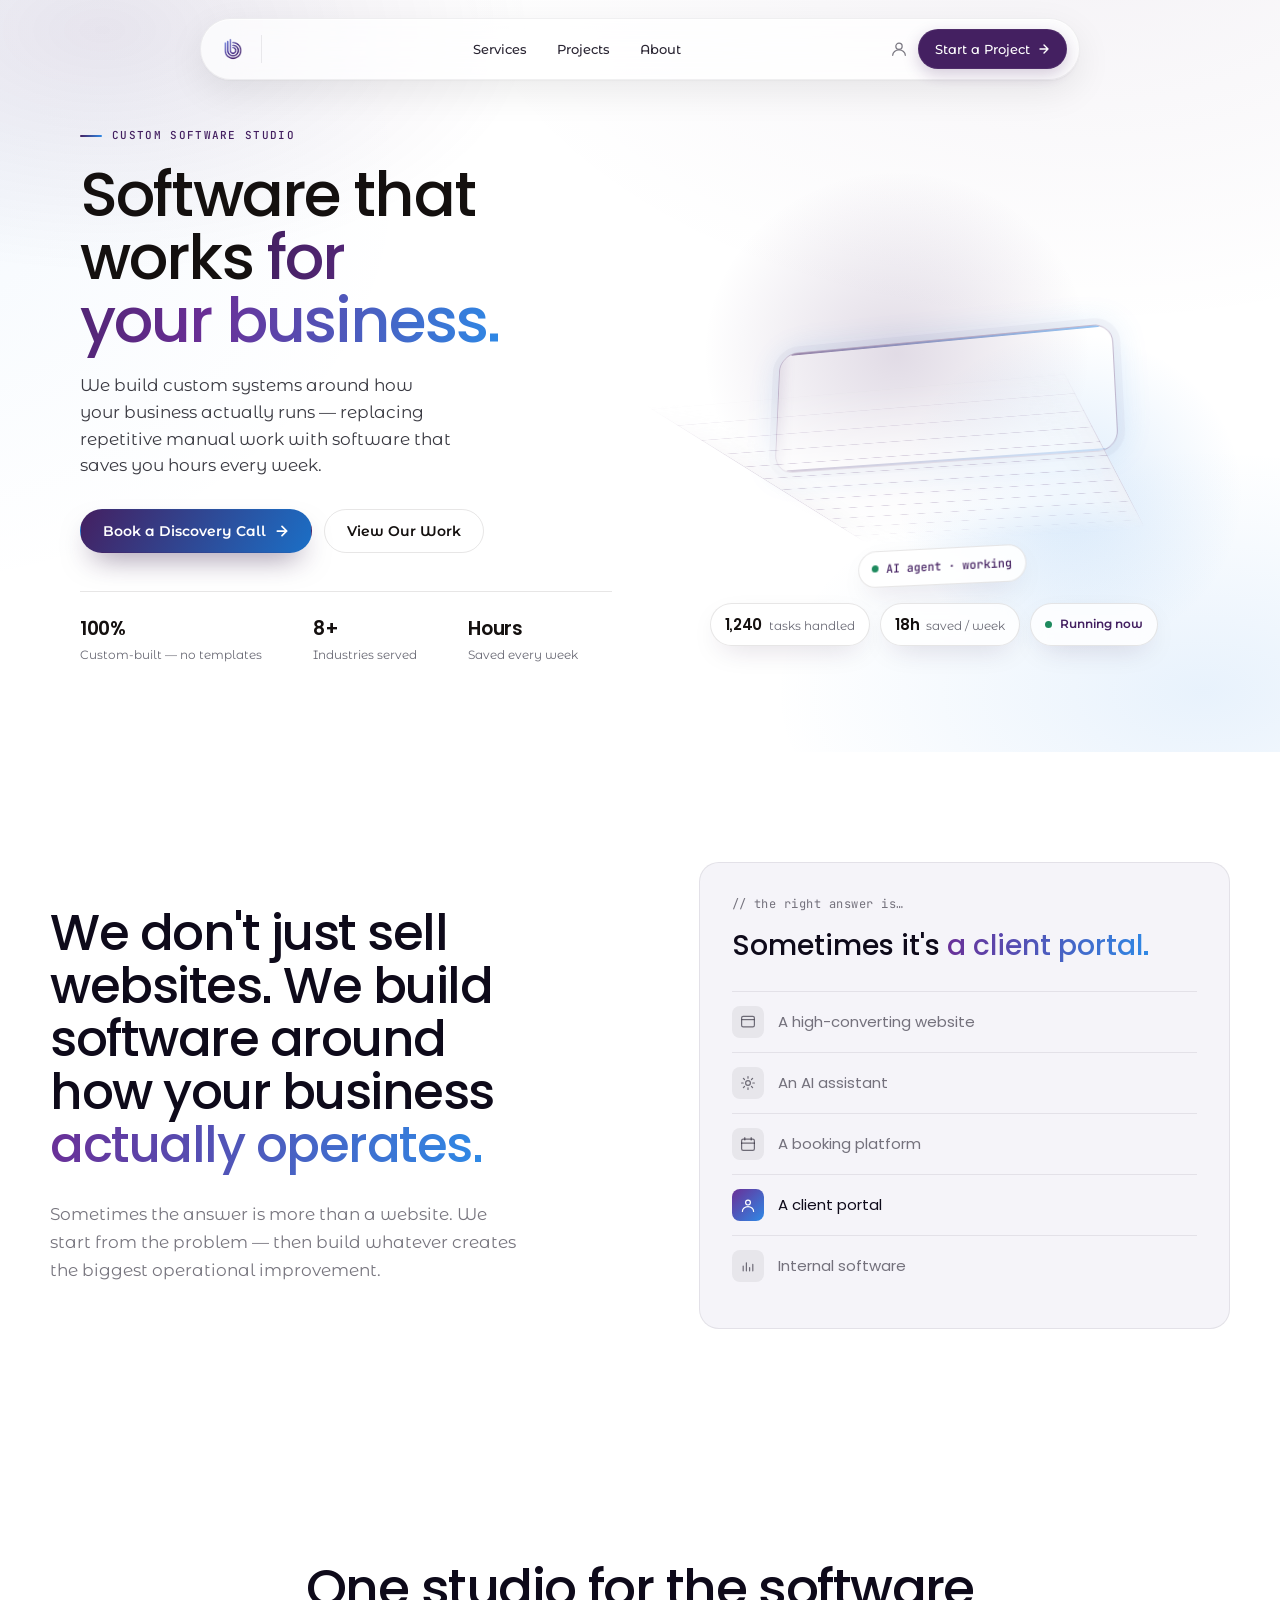
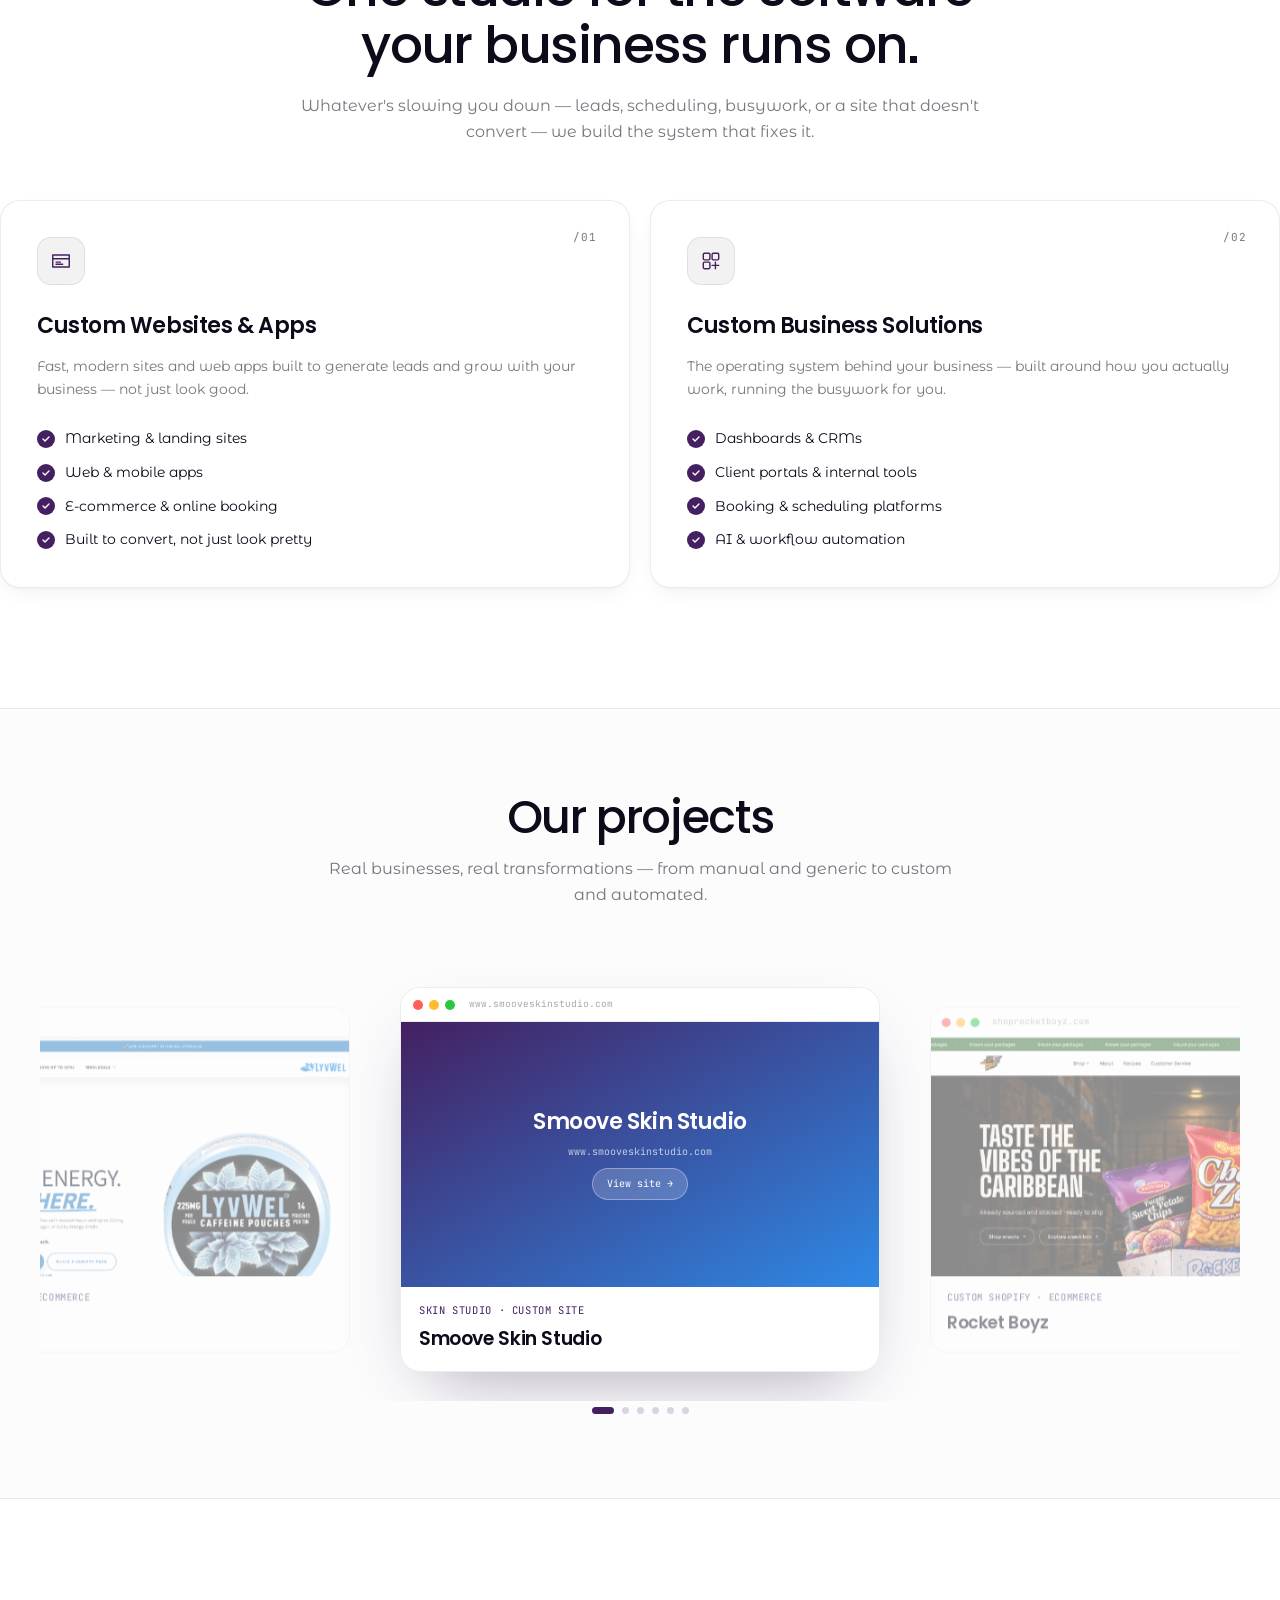
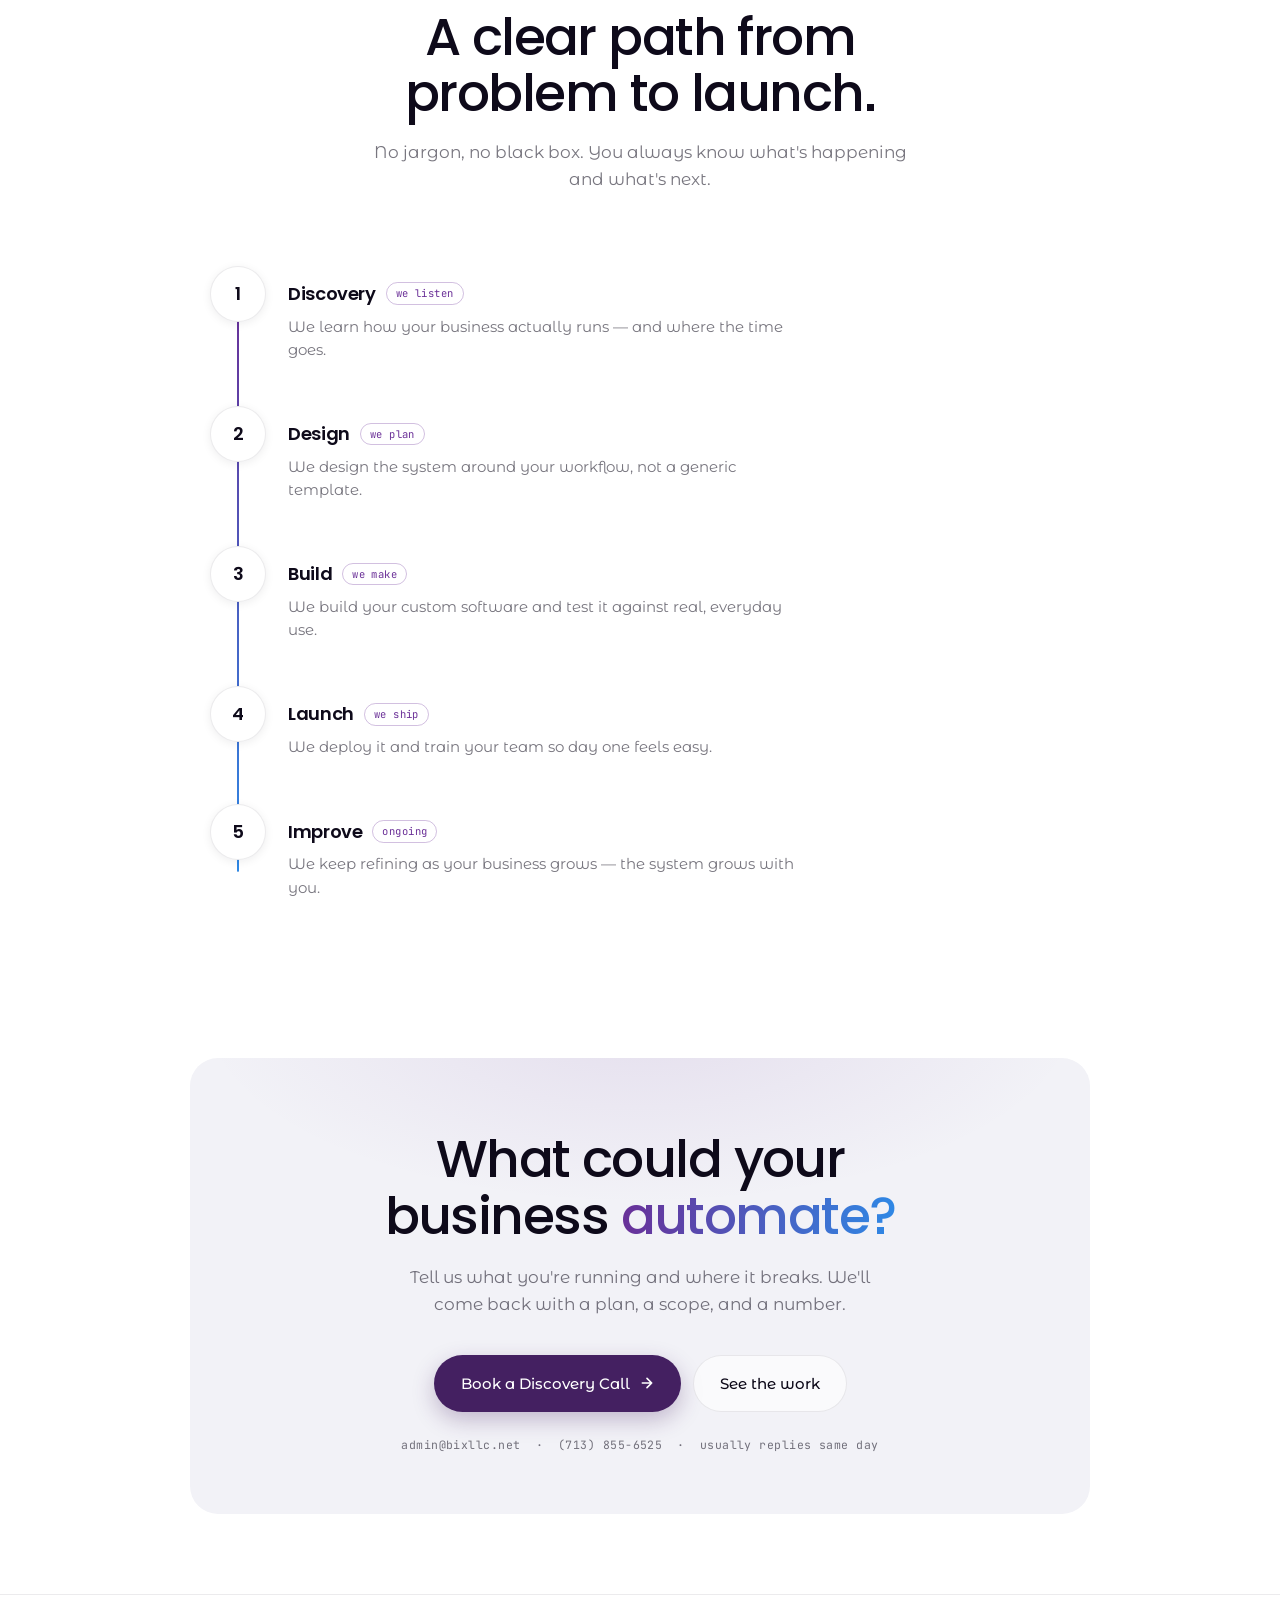
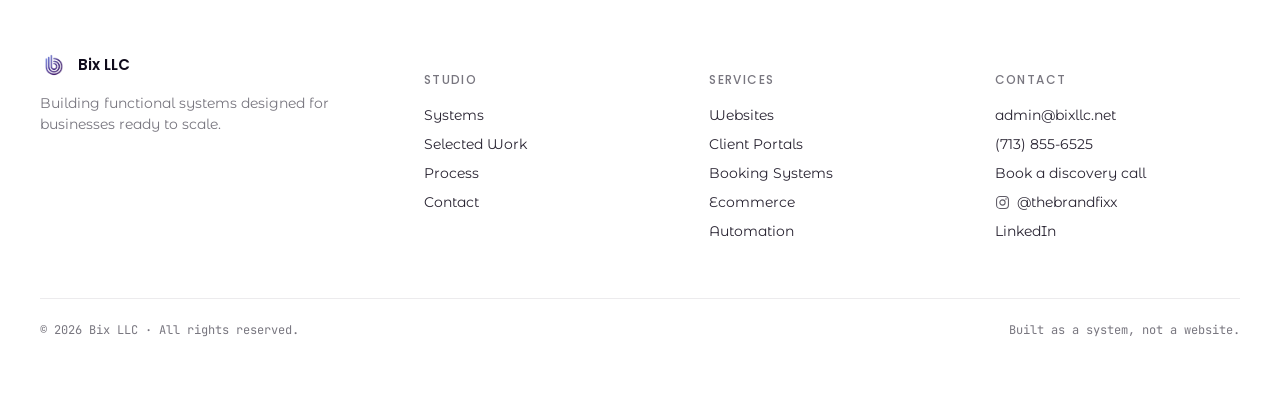
==== commit 5d4038ef: "Match hero heading weight, update footer contact details The hero h1 and the new projects h2 were Po" ====
--- a/index.html
+++ b/index.html
@@ -811,7 +811,7 @@
       </a>
       <a class="btn btn-secondary btn-lg" href="#work">See the work</a>
     </div>
-    <p class="pfcta-note">hello@bixllc.net &nbsp;·&nbsp; usually replies same day</p>
+    <p class="pfcta-note">admin@bixllc.net &nbsp;·&nbsp; (713) 855-6525 &nbsp;·&nbsp; usually replies same day</p>
   </div>
 </section>
 
@@ -824,7 +824,7 @@
           <span class="nav-mark" aria-hidden="true"></span>
           <span style="font-family:'Poppins',sans-serif;font-weight:600;font-size:15px;">Bix LLC</span>
         </div>
-        <p>A premium systems studio building functional websites, portals, and operational infrastructure for businesses ready to scale on rails.</p>
+        <p>Building functional systems designed for businesses ready to scale.</p>
       </div>
       <div>
         <h5>Studio</h5>
@@ -848,9 +848,17 @@
       <div>
         <h5>Contact</h5>
         <div class="footer-links">
-          <a href="mailto:hello@bixllc.net">hello@bixllc.net</a>
-          <a href="#">Book a discovery call</a>
-          <a href="#">Instagram</a>
+          <a href="mailto:admin@bixllc.net">admin@bixllc.net</a>
+          <a href="tel:+17138556525">(713) 855-6525</a>
+          <a href="https://calendly.com/bixllc/website-inquiry-call" target="_blank" rel="noopener">Book a discovery call</a>
+          <a class="footer-social" href="https://www.instagram.com/thebrandfixx/" target="_blank" rel="noopener">
+            <svg width="15" height="15" viewBox="0 0 24 24" fill="none" aria-hidden="true">
+              <rect x="2.5" y="2.5" width="19" height="19" rx="5.5" stroke="currentColor" stroke-width="1.7"/>
+              <circle cx="12" cy="12" r="4.2" stroke="currentColor" stroke-width="1.7"/>
+              <circle cx="17.6" cy="6.4" r="1.2" fill="currentColor"/>
+            </svg>
+            @thebrandfixx
+          </a>
           <a href="#">LinkedIn</a>
         </div>
       </div>
--- a/styles.css
+++ b/styles.css
@@ -3592,10 +3592,11 @@
 .hx-h1 {
   margin: 0;
   font-family: 'Poppins', system-ui, sans-serif;
-  font-weight: 600;
+  /* 500 / -.03em matches every other section heading on the page */
+  font-weight: 500;
   font-size: clamp(38px, 5vw, 62px);
   line-height: 1.02;
-  letter-spacing: -.032em;
+  letter-spacing: -.03em;
   color: var(--hx-charcoal);
   text-wrap: balance;
 }
@@ -3928,3 +3929,12 @@
 /* Work-preview trio, relocated out of the hero */
 .trio-section { padding-top: 0; }
 .trio-section .hero-trio { margin-top: 0; }
+
+/* Footer social link — icon sits inline with the handle */
+.footer-links a.footer-social {
+  display: inline-flex;
+  align-items: center;
+  gap: 7px;
+}
+.footer-links a.footer-social svg { flex: none; opacity: .75; transition: opacity 240ms var(--ease); }
+.footer-links a.footer-social:hover svg { opacity: 1; }
--- a/home.css
+++ b/home.css
@@ -20,7 +20,8 @@
 .s-head.center { text-align: center; }
 .s-head h2 {
   font-family: 'Poppins', system-ui, sans-serif;
-  font-weight: 600;
+  /* 500 to match the other section headings, not the spec's 600 */
+  font-weight: 500;
   font-size: clamp(30px, 3.6vw, 46px);
   line-height: 1.06;
   letter-spacing: -.03em;
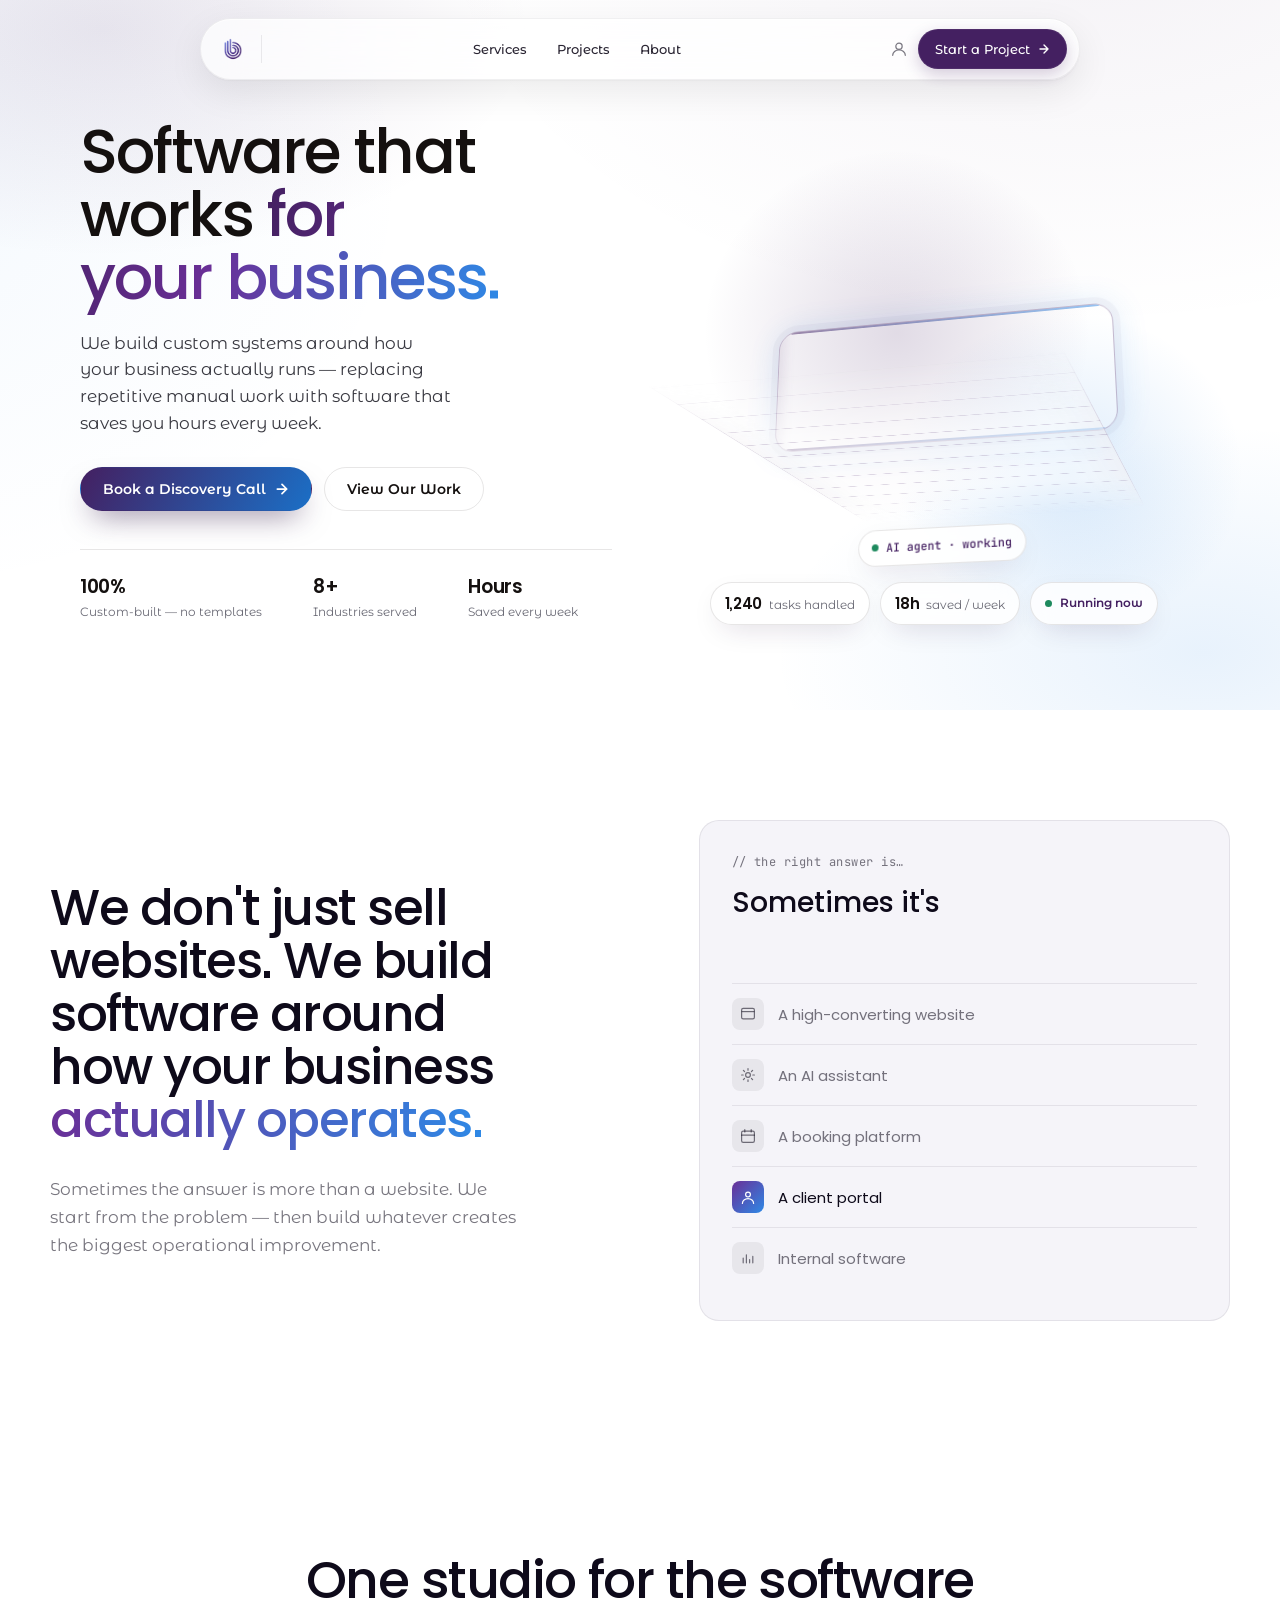
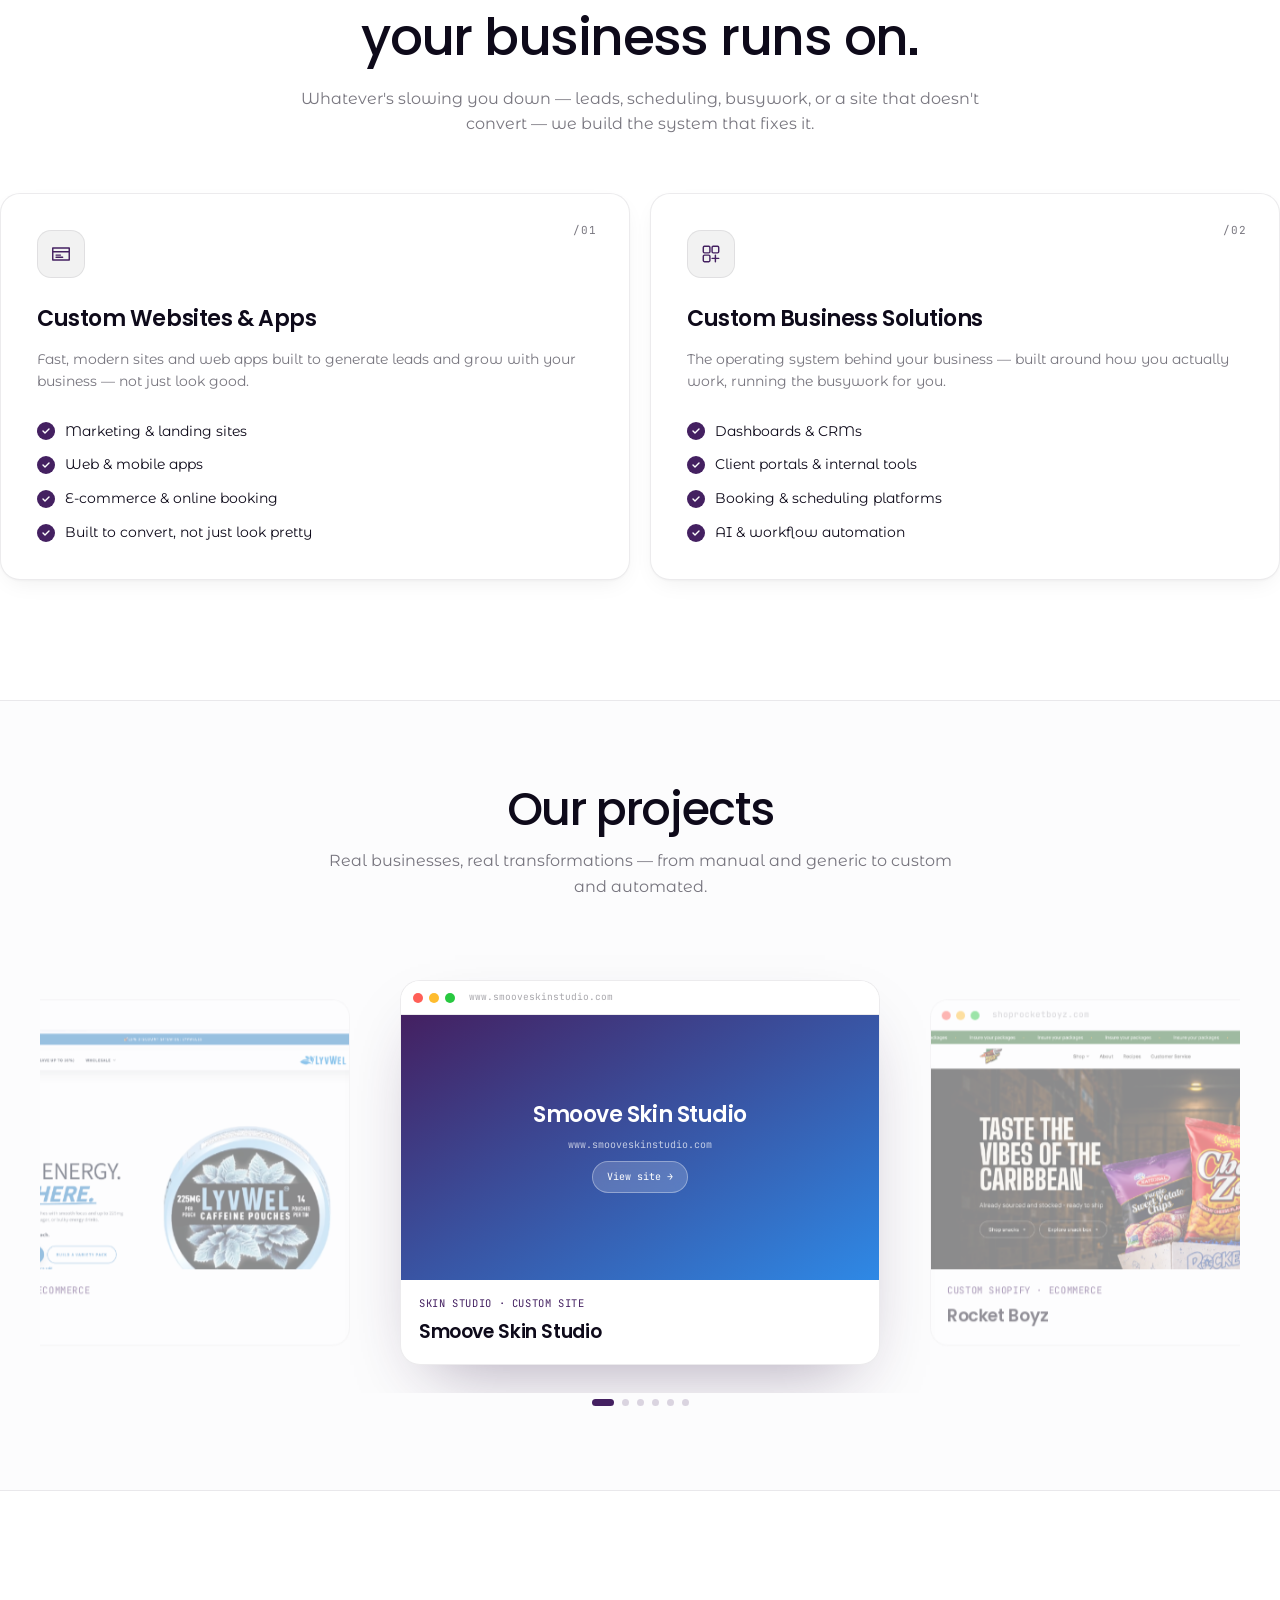
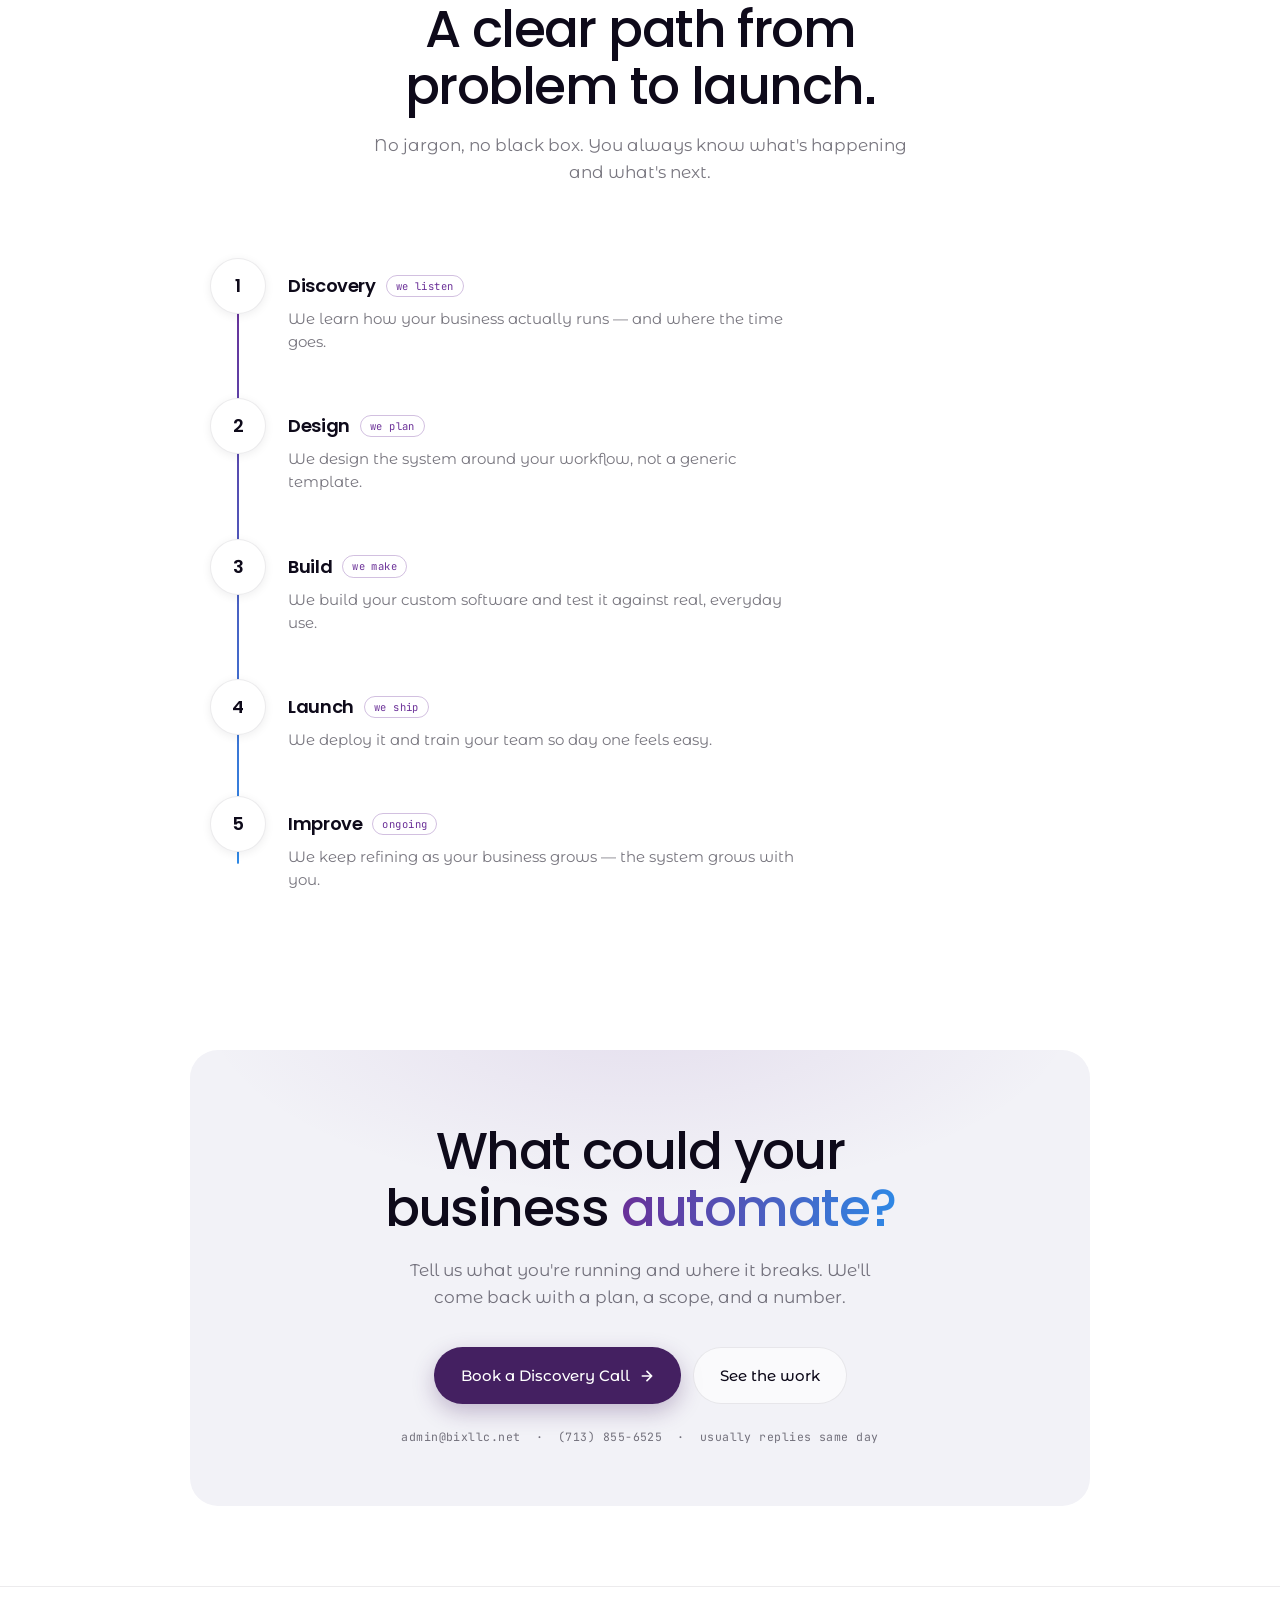
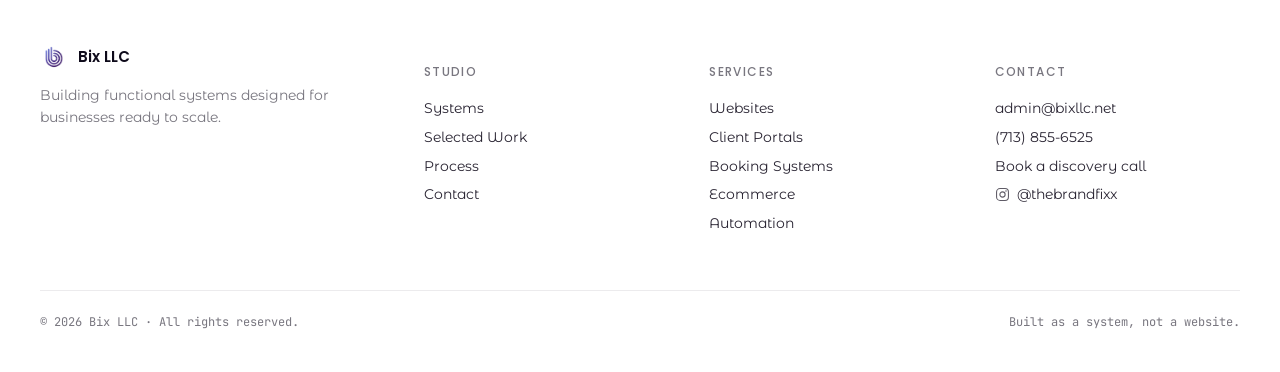
==== commit c604948d: "Redesign client portal login page Split-screen layout replacing the lone centered card on flat grey." ====
--- a/index.html
+++ b/index.html
@@ -188,8 +188,6 @@
 
       <!-- ---------- Left column ---------- -->
       <div class="hx-copy">
-        <p class="hx-eyebrow">Custom software studio</p>
-
         <h1 class="hx-h1">
           Software that works <span class="hx-grad">for your business.</span>
         </h1>
@@ -859,7 +857,6 @@
             </svg>
             @thebrandfixx
           </a>
-          <a href="#">LinkedIn</a>
         </div>
       </div>
     </div>
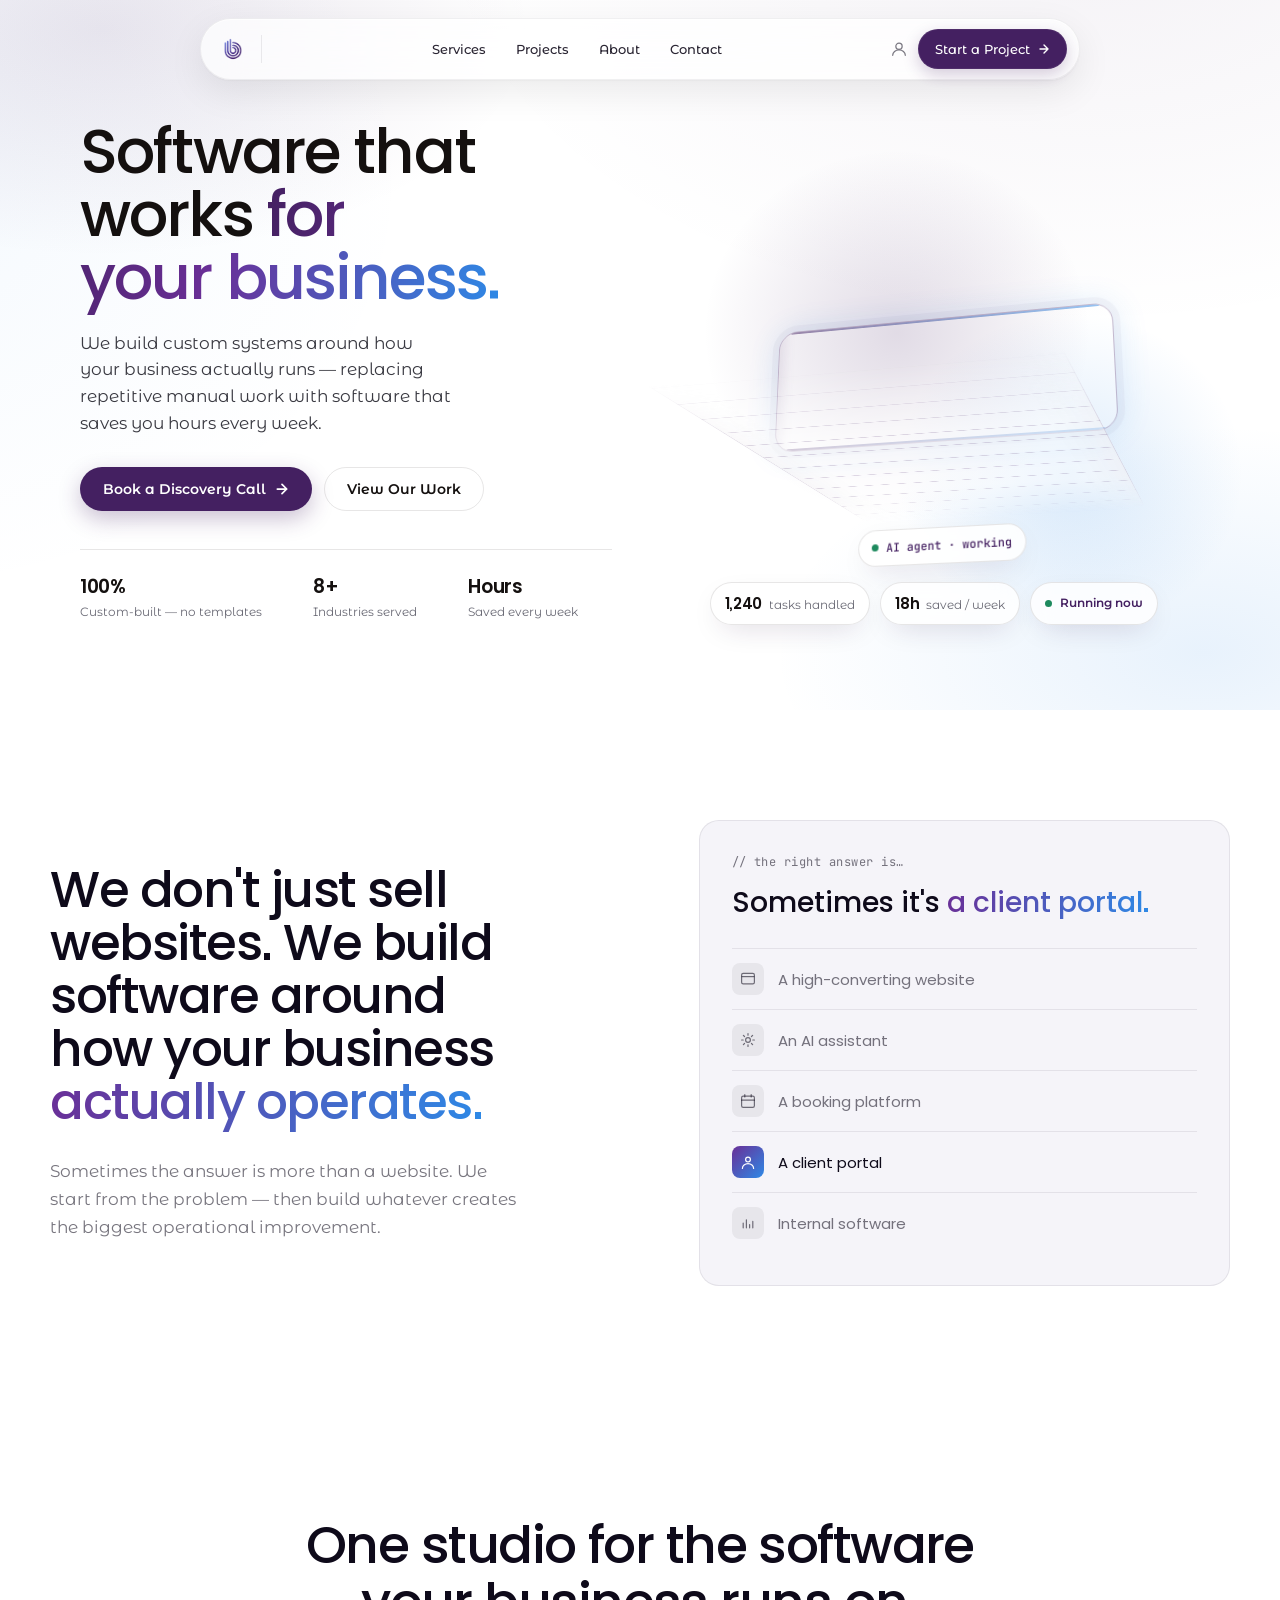
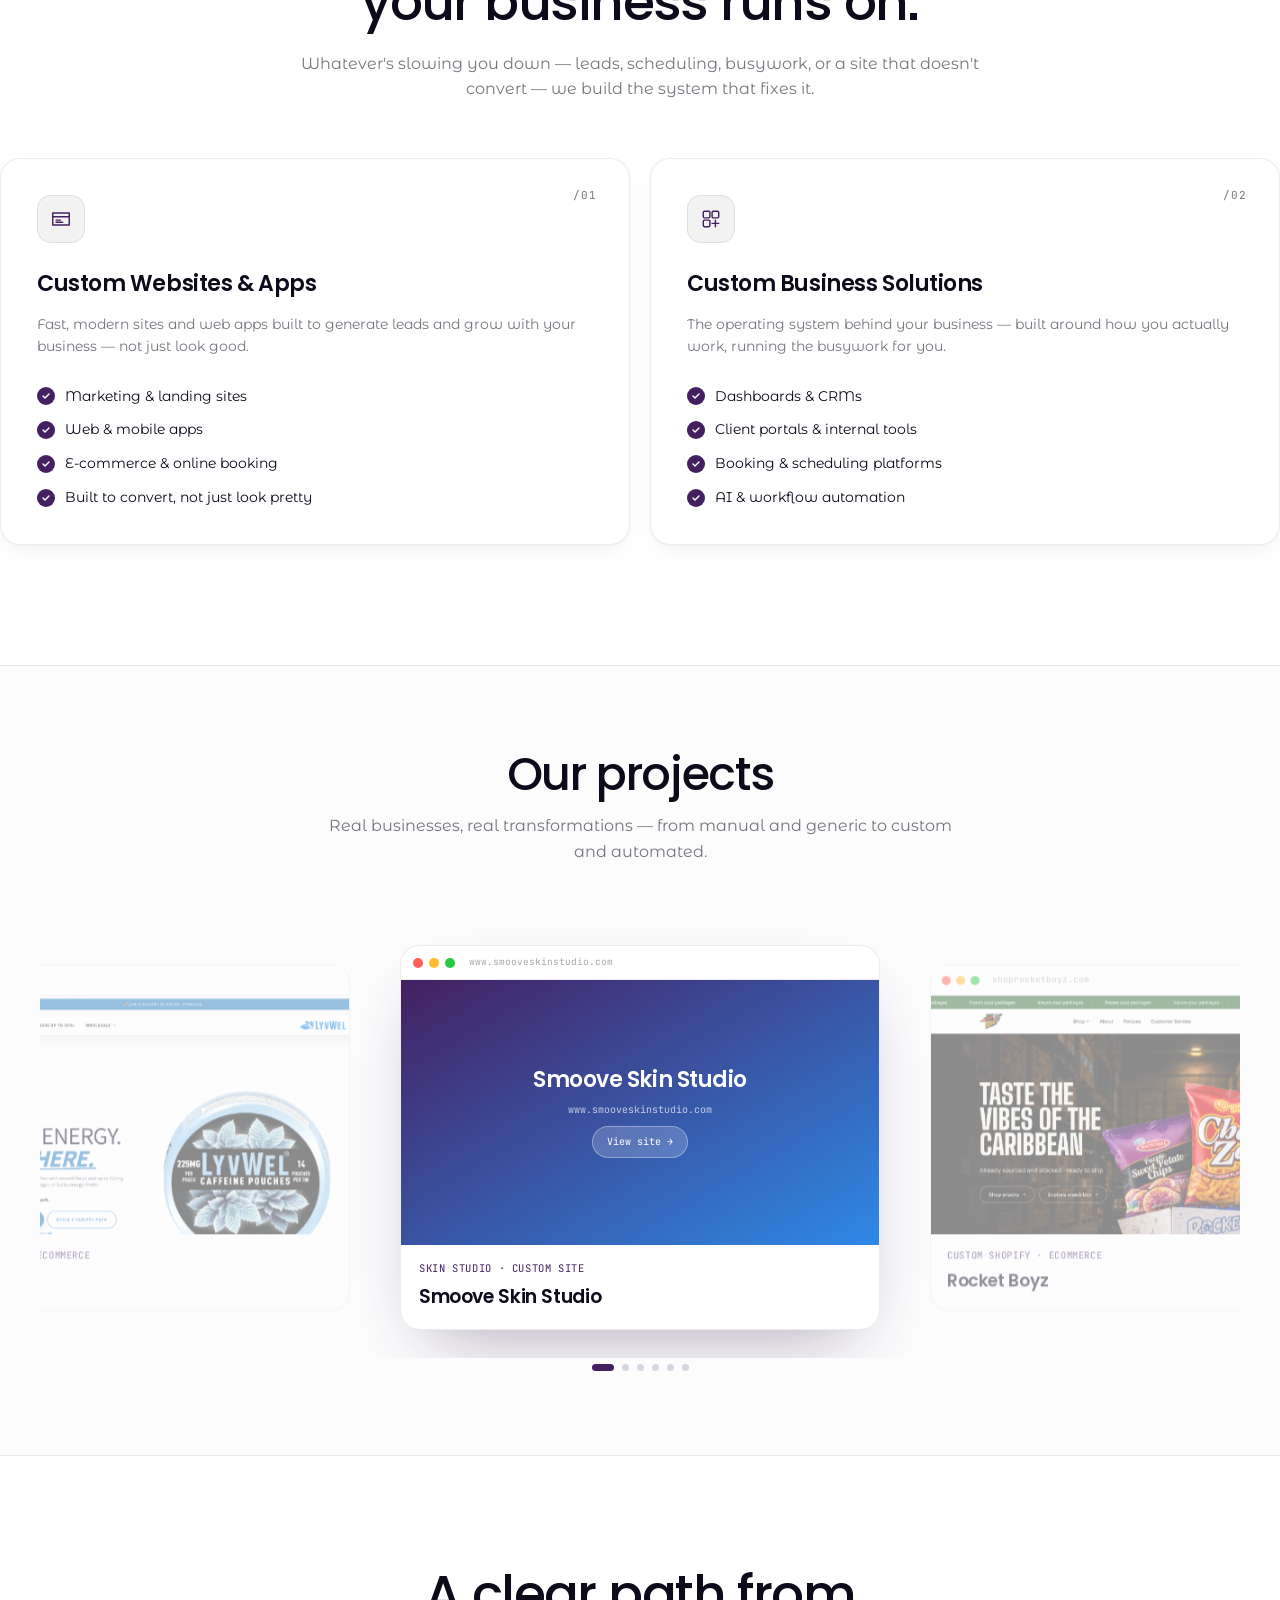
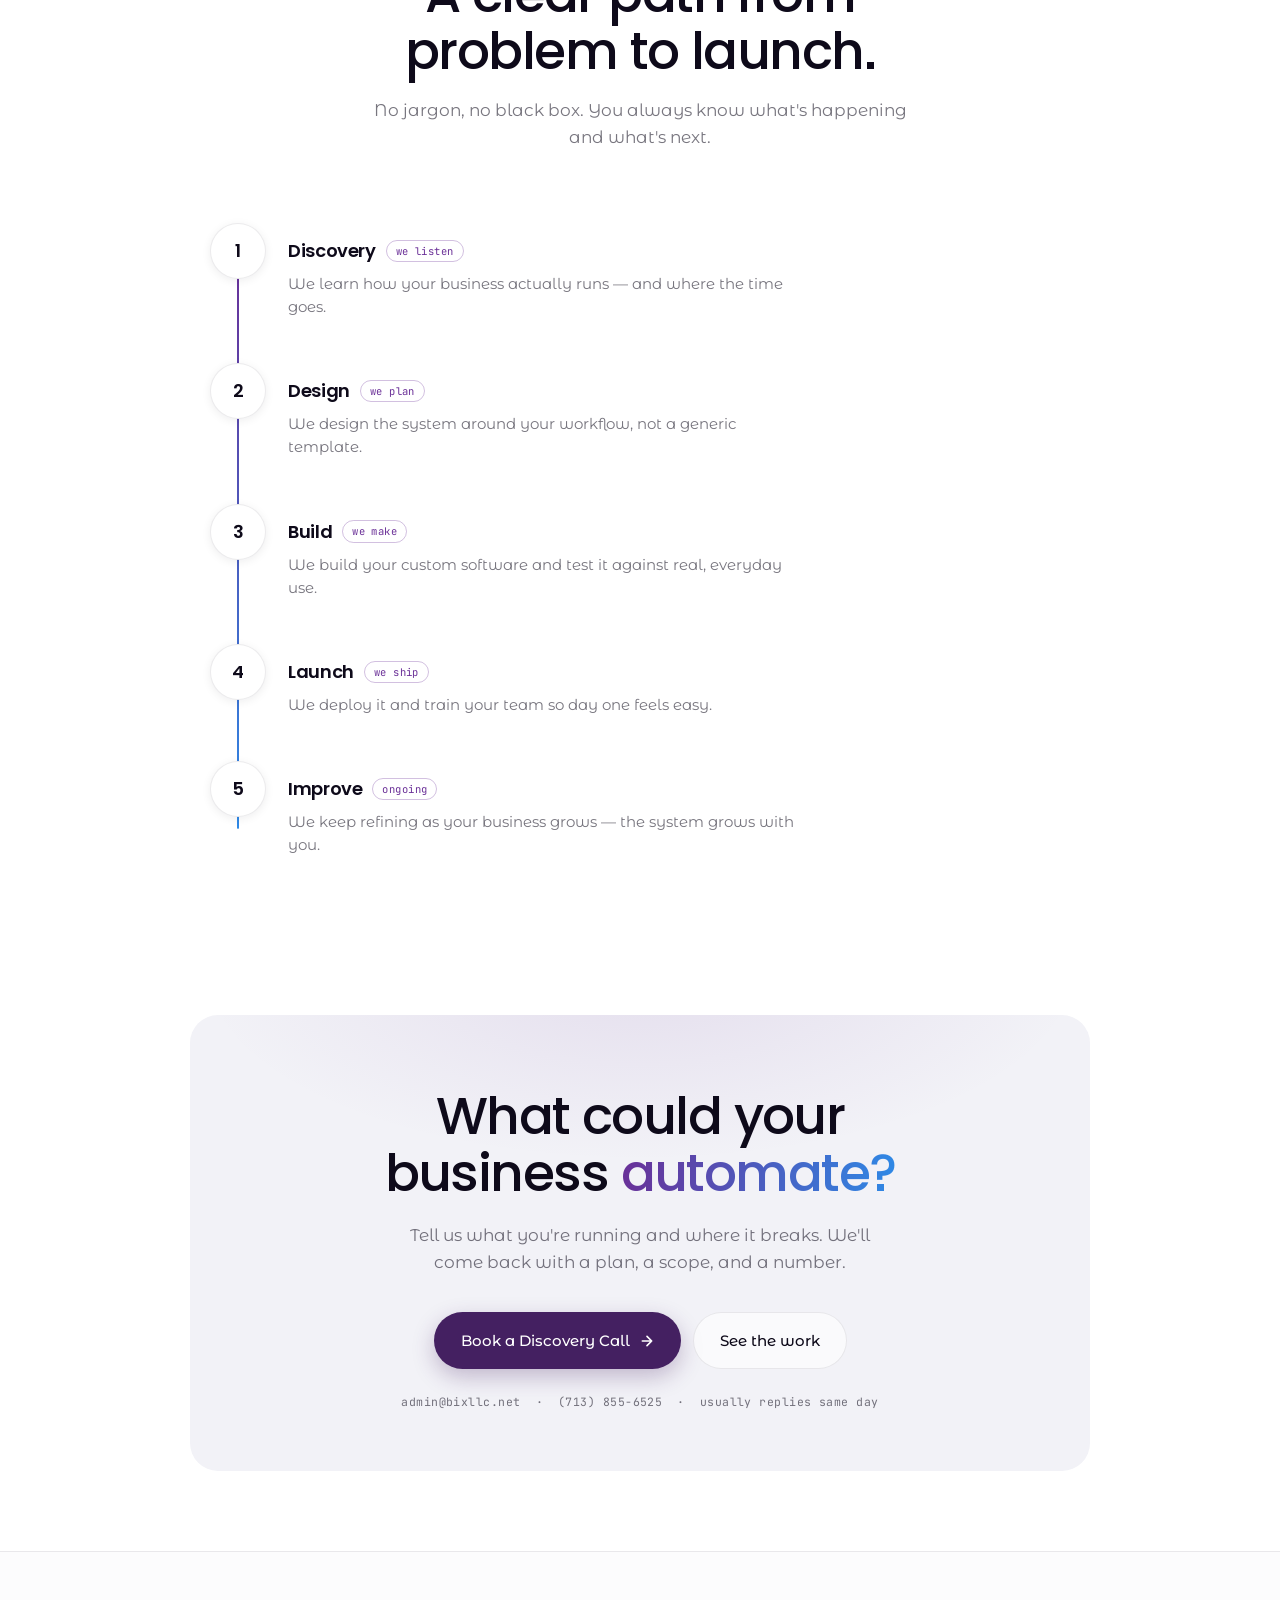
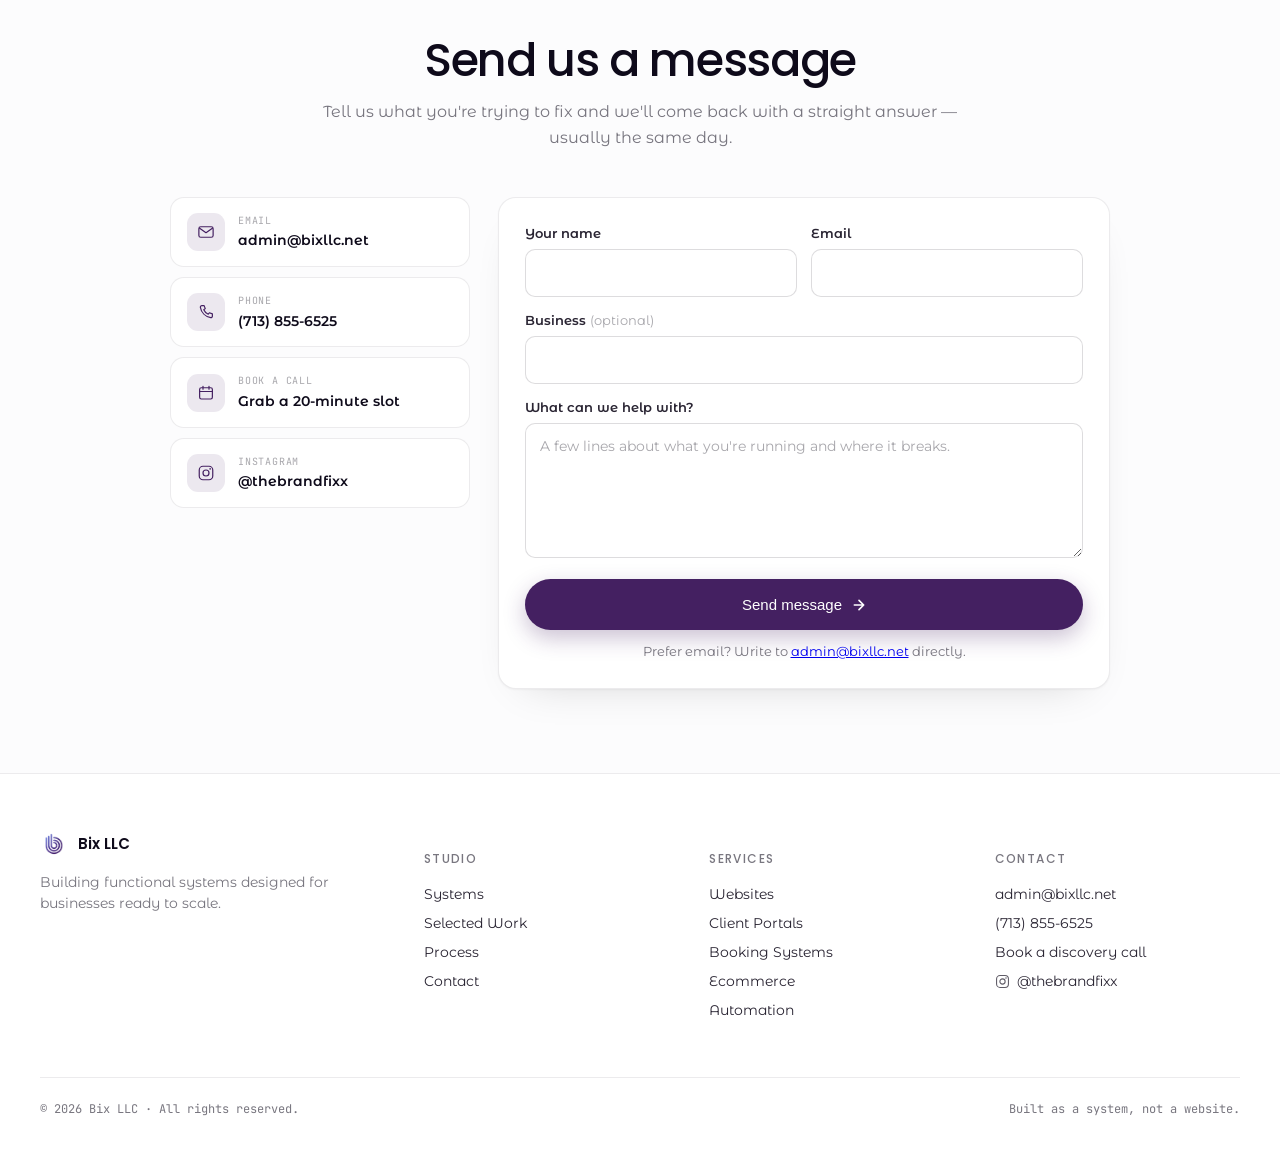
==== commit 8d182391: "Unify button colour, add a contact section Primary buttons were a purple-to-blue gradient while the " ====
--- a/index.html
+++ b/index.html
@@ -165,6 +165,7 @@
       <a class="nav-link" href="#systems">Services<span class="dot"></span></a>
       <a class="nav-link" href="#work">Projects<span class="dot"></span></a>
       <a class="nav-link" href="#about">About<span class="dot"></span></a>
+      <a class="nav-link" href="#contact">Contact<span class="dot"></span></a>
     </div>
     <div class="nav-cta-group">
       <a href="login.html" class="nav-client-link" aria-label="Client portal">
@@ -813,6 +814,78 @@
   </div>
 </section>
 
+
+<!-- ====== CONTACT ====== -->
+<section class="s s-tight ct-sec" id="contact" data-screen-label="07 Contact">
+  <div class="wrap">
+    <div class="s-head center reveal">
+      <h2>Send us a message</h2>
+      <p class="lead">Tell us what you're trying to fix and we'll come back with a straight answer — usually the same day.</p>
+    </div>
+
+    <div class="ct-grid">
+      <!-- Direct lines -->
+      <div class="ct-ways">
+        <a class="ct-way" href="mailto:admin@bixllc.net">
+          <span class="ct-way__ico" aria-hidden="true">
+            <svg width="18" height="18" viewBox="0 0 24 24" fill="none" stroke="currentColor" stroke-width="1.6" stroke-linecap="round" stroke-linejoin="round"><rect x="2.5" y="5" width="19" height="14" rx="2.5"/><path d="m3.5 7 8.5 6 8.5-6"/></svg>
+          </span>
+          <span><span class="ct-way__k">Email</span><span class="ct-way__v">admin@bixllc.net</span></span>
+        </a>
+        <a class="ct-way" href="tel:+17138556525">
+          <span class="ct-way__ico" aria-hidden="true">
+            <svg width="18" height="18" viewBox="0 0 24 24" fill="none" stroke="currentColor" stroke-width="1.6" stroke-linecap="round" stroke-linejoin="round"><path d="M6.5 3.5h3l1.5 4-2 1.5a12 12 0 0 0 6 6l1.5-2 4 1.5v3a2 2 0 0 1-2.2 2A17 17 0 0 1 4.5 5.7a2 2 0 0 1 2-2.2z"/></svg>
+          </span>
+          <span><span class="ct-way__k">Phone</span><span class="ct-way__v">(713) 855-6525</span></span>
+        </a>
+        <a class="ct-way" href="https://calendly.com/bixllc/website-inquiry-call" target="_blank" rel="noopener">
+          <span class="ct-way__ico" aria-hidden="true">
+            <svg width="18" height="18" viewBox="0 0 24 24" fill="none" stroke="currentColor" stroke-width="1.6" stroke-linecap="round" stroke-linejoin="round"><rect x="3.5" y="5" width="17" height="15" rx="2.2"/><path d="M8 3v4M16 3v4M3.5 10h17"/></svg>
+          </span>
+          <span><span class="ct-way__k">Book a call</span><span class="ct-way__v">Grab a 20-minute slot</span></span>
+        </a>
+        <a class="ct-way" href="https://www.instagram.com/thebrandfixx/" target="_blank" rel="noopener">
+          <span class="ct-way__ico" aria-hidden="true">
+            <svg width="18" height="18" viewBox="0 0 24 24" fill="none" stroke="currentColor" stroke-width="1.6"><rect x="3" y="3" width="18" height="18" rx="5"/><circle cx="12" cy="12" r="4"/><circle cx="17.5" cy="6.5" r="1.1" fill="currentColor" stroke="none"/></svg>
+          </span>
+          <span><span class="ct-way__k">Instagram</span><span class="ct-way__v">@thebrandfixx</span></span>
+        </a>
+      </div>
+
+      <!-- Form -->
+      <form class="ct-form" id="contactForm" novalidate>
+        <div class="ct-row">
+          <div class="ct-field">
+            <label for="ctName">Your name</label>
+            <input type="text" id="ctName" name="name" autocomplete="name" required />
+          </div>
+          <div class="ct-field">
+            <label for="ctEmail">Email</label>
+            <input type="email" id="ctEmail" name="email" autocomplete="email" required />
+          </div>
+        </div>
+        <div class="ct-field">
+          <label for="ctBiz">Business <span class="ct-opt">(optional)</span></label>
+          <input type="text" id="ctBiz" name="business" autocomplete="organization" />
+        </div>
+        <div class="ct-field">
+          <label for="ctMsg">What can we help with?</label>
+          <textarea id="ctMsg" name="message" rows="5" required
+            placeholder="A few lines about what you're running and where it breaks."></textarea>
+        </div>
+
+        <p class="ct-alert" id="ctAlert" role="alert" aria-live="polite"></p>
+
+        <button type="submit" class="btn btn-primary btn-lg ct-send" id="ctSend">
+          Send message
+          <svg class="arrow" width="14" height="14" viewBox="0 0 12 12" fill="none"><path d="M2 6h8m0 0L6 2m4 4L6 10" stroke="currentColor" stroke-width="1.4" stroke-linecap="round" stroke-linejoin="round"/></svg>
+        </button>
+        <p class="ct-fine">Prefer email? Write to <a href="mailto:admin@bixllc.net">admin@bixllc.net</a> directly.</p>
+      </form>
+    </div>
+  </div>
+</section>
+
 <!-- ====== FOOTER ====== -->
 <footer class="footer" id="about">
   <div class="wrap">
@@ -1407,6 +1480,68 @@
     addEventListener('resize', () => paint(false));
     sync();
   })();
+
+  /* ================= CONTACT FORM =================
+     There is no backend on this site, so rather than fake a "Thanks, we'll be
+     in touch" that sends nothing, the form validates and then hands a fully
+     composed message to the visitor's mail client. The message really does
+     reach admin@bixllc.net. Swap this for a fetch() when a send endpoint
+     exists — see the note in the README of supabase/functions. */
+  (function () {
+    const form = document.getElementById('contactForm');
+    if (!form) return;
+
+    const alertEl = document.getElementById('ctAlert');
+    const btn = document.getElementById('ctSend');
+
+    function fieldOf(input) { return input.closest('.ct-field'); }
+
+    function say(kind, msg) {
+      alertEl.className = 'ct-alert is-' + kind;
+      alertEl.textContent = msg;
+    }
+
+    form.addEventListener('submit', function (e) {
+      e.preventDefault();
+
+      const name = document.getElementById('ctName');
+      const email = document.getElementById('ctEmail');
+      const biz = document.getElementById('ctBiz');
+      const msg = document.getElementById('ctMsg');
+
+      [name, email, msg].forEach(i => fieldOf(i).classList.remove('is-bad'));
+      alertEl.className = 'ct-alert';
+
+      const bad = [];
+      if (!name.value.trim()) bad.push(name);
+      if (!/^[^@\s]+@[^@\s]+\.[^@\s]+$/.test(email.value.trim())) bad.push(email);
+      if (!msg.value.trim()) bad.push(msg);
+
+      if (bad.length) {
+        bad.forEach(i => fieldOf(i).classList.add('is-bad'));
+        bad[0].focus();
+        say('bad', 'Please add your name, a valid email and a short message.');
+        return;
+      }
+
+      const subject = 'Website enquiry — ' + name.value.trim() +
+        (biz.value.trim() ? ' (' + biz.value.trim() + ')' : '');
+      const body =
+        'Name: ' + name.value.trim() + '\n' +
+        'Email: ' + email.value.trim() + '\n' +
+        (biz.value.trim() ? 'Business: ' + biz.value.trim() + '\n' : '') +
+        '\n' + msg.value.trim() + '\n';
+
+      window.location.href = 'mailto:admin@bixllc.net' +
+        '?subject=' + encodeURIComponent(subject) +
+        '&body=' + encodeURIComponent(body);
+
+      btn.disabled = true;
+      say('good', 'Opening your email app with the message ready to send. ' +
+        'If nothing happens, write to admin@bixllc.net directly.');
+      setTimeout(() => { btn.disabled = false; }, 4000);
+    });
+  })();
 </script>
 
 
--- a/styles.css
+++ b/styles.css
@@ -3639,13 +3639,15 @@
 }
 .hx-btn .arrow { transition: transform 320ms var(--hx-ease); }
 .hx-btn--primary {
-  background: linear-gradient(120deg, var(--hx-purple), var(--hx-blue-dark));
+  /* solid purple, matching the nav's Start a Project button */
+  background: var(--hx-purple);
   color: #FFFFFF;
-  box-shadow: 0 14px 30px -12px rgba(46,20,66,.6);
+  box-shadow: 0 8px 22px rgba(68,32,97,.28);
 }
 .hx-btn--primary:hover {
+  background: #371851;
   transform: translateY(-1px);
-  box-shadow: 0 18px 38px -12px rgba(46,20,66,.66);
+  box-shadow: 0 12px 30px rgba(68,32,97,.34);
 }
 .hx-btn--primary:hover .arrow { transform: translateX(3px); }
 .hx-btn--ghost {
--- a/home.css
+++ b/home.css
@@ -357,7 +357,7 @@
   margin-top: 26px;
   padding: 13px 21px;
   border-radius: 999px;
-  background: linear-gradient(120deg, var(--purple), var(--blue-deep));
+  background: var(--purple);
   color: #fff;
   font-family: 'Montserrat', system-ui, sans-serif;
   font-size: 14px;
@@ -367,6 +367,7 @@
   transition: transform 320ms var(--pj-ease), box-shadow 320ms var(--pj-ease);
 }
 .pj-visit:hover {
+  background: #371851;
   transform: translateY(-1px);
   box-shadow: 0 18px 38px -12px rgba(46, 20, 66, .66);
 }
@@ -461,3 +462,116 @@
   .pj-backdrop { transition: none; opacity: 1; }
   .pj-shot img, .pj-fb, .pj-open, .pj-dot { transition: none; }
 }
+
+/* --------------------------------------------------------------------------
+   07 — Contact
+   -------------------------------------------------------------------------- */
+.ct-sec { background: rgba(250, 250, 252, .6); border-top: 1px solid var(--hair); }
+
+.ct-grid {
+  display: grid;
+  grid-template-columns: 300px 1fr;
+  gap: 28px;
+  align-items: start;
+  max-width: 940px;
+  margin: 0 auto;
+}
+
+.ct-ways { display: grid; gap: 10px; }
+.ct-way {
+  display: flex;
+  align-items: center;
+  gap: 13px;
+  padding: 15px 16px;
+  border-radius: 14px;
+  background: var(--ivory);
+  border: 1px solid var(--hair);
+  text-decoration: none;
+  transition: border-color 240ms var(--ease), box-shadow 240ms var(--ease), transform 240ms var(--ease);
+}
+.ct-way:hover {
+  border-color: rgba(68, 32, 97, .24);
+  box-shadow: 0 10px 26px -14px rgba(46, 20, 66, .3);
+  transform: translateY(-1px);
+}
+.ct-way__ico {
+  width: 38px; height: 38px;
+  flex: none;
+  display: grid;
+  place-items: center;
+  border-radius: 11px;
+  background: var(--purple-soft);
+  color: var(--purple);
+}
+.ct-way__k {
+  display: block;
+  font-family: 'JetBrains Mono', monospace;
+  font-size: 10px;
+  letter-spacing: .08em;
+  text-transform: uppercase;
+  color: var(--faint);
+}
+.ct-way__v { display: block; font-size: 13.5px; font-weight: 600; color: var(--charcoal); margin-top: 2px; }
+
+.ct-form {
+  background: var(--ivory);
+  border: 1px solid var(--hair);
+  border-radius: 18px;
+  padding: 26px;
+  box-shadow: 0 1px 2px rgba(17,17,17,.04), 0 18px 44px -28px rgba(17,17,17,.2);
+}
+.ct-row { display: grid; grid-template-columns: 1fr 1fr; gap: 14px; }
+.ct-field { margin-bottom: 14px; }
+.ct-field label {
+  display: block;
+  font-size: 12.5px;
+  font-weight: 600;
+  color: var(--graphite);
+  margin-bottom: 6px;
+}
+.ct-opt { font-weight: 400; color: var(--faint); }
+.ct-field input, .ct-field textarea {
+  width: 100%;
+  padding: 12px 14px;
+  border: 1px solid rgba(14,10,26,.14);
+  border-radius: 10px;
+  background: #fff;
+  color: var(--charcoal);
+  font-family: 'Montserrat', system-ui, sans-serif;
+  font-size: 14px;
+  line-height: 1.55;
+  outline: none;
+  transition: border-color 220ms var(--ease), box-shadow 220ms var(--ease);
+}
+.ct-field textarea { resize: vertical; min-height: 118px; }
+.ct-field input::placeholder, .ct-field textarea::placeholder { color: var(--faint); }
+.ct-field input:focus, .ct-field textarea:focus {
+  border-color: var(--purple);
+  box-shadow: 0 0 0 3px rgba(68,32,97,.12);
+}
+.ct-field.is-bad input, .ct-field.is-bad textarea { border-color: #C2402F; }
+
+.ct-alert {
+  display: none;
+  margin: 0 0 14px;
+  padding: 11px 13px;
+  border-radius: 10px;
+  font-size: 13px;
+  line-height: 1.5;
+}
+.ct-alert.is-bad { display: block; color: #A6321F; background: #FDF3F1; border: 1px solid #F3CFC8; }
+.ct-alert.is-good { display: block; color: #1B5E43; background: #F0F9F4; border: 1px solid #C6E6D5; }
+
+.ct-send { width: 100%; justify-content: center; }
+.ct-fine { margin-top: 12px; font-size: 12.5px; color: var(--muted); text-align: center; }
+
+@media (max-width: 900px) {
+  .ct-grid { grid-template-columns: 1fr; gap: 20px; }
+}
+@media (max-width: 560px) {
+  .ct-row { grid-template-columns: 1fr; gap: 0; }
+  .ct-form { padding: 20px; }
+}
+@media (prefers-reduced-motion: reduce) {
+  .ct-way, .ct-way:hover { transition: none; transform: none; }
+}
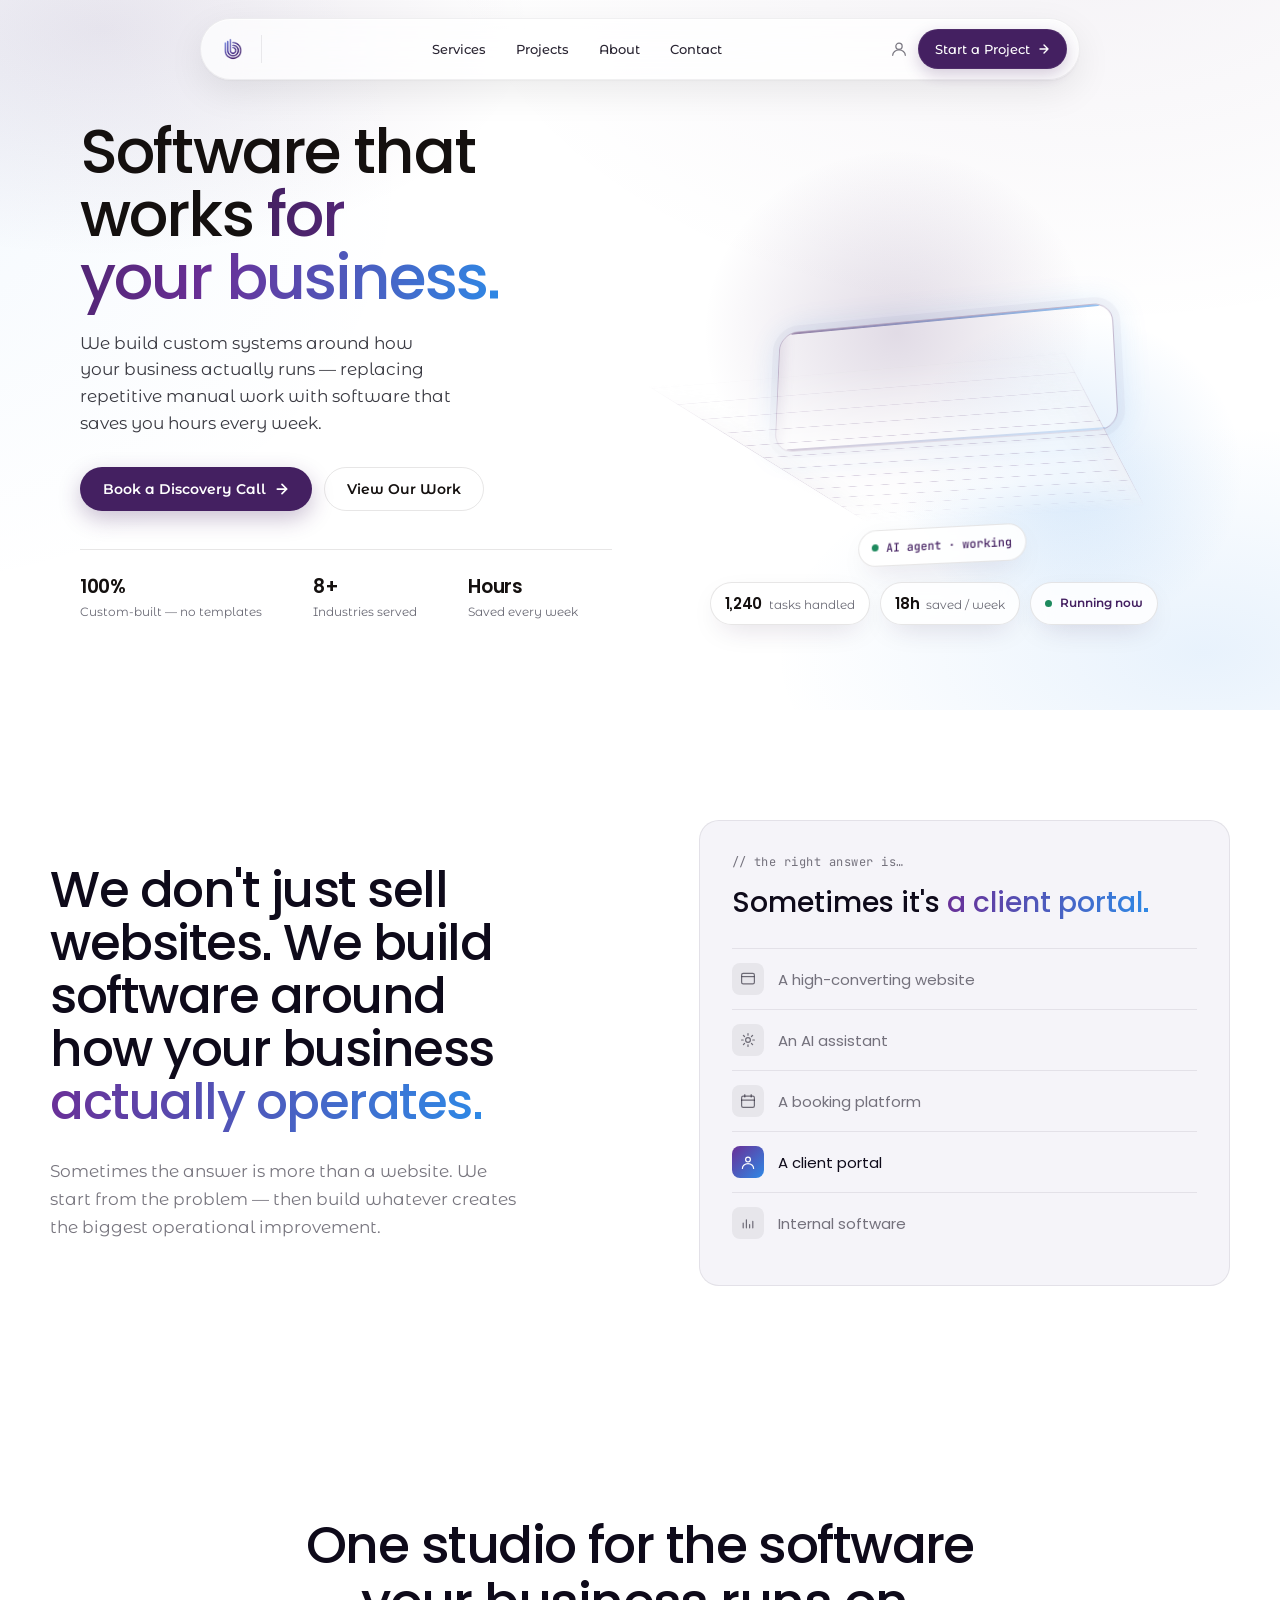
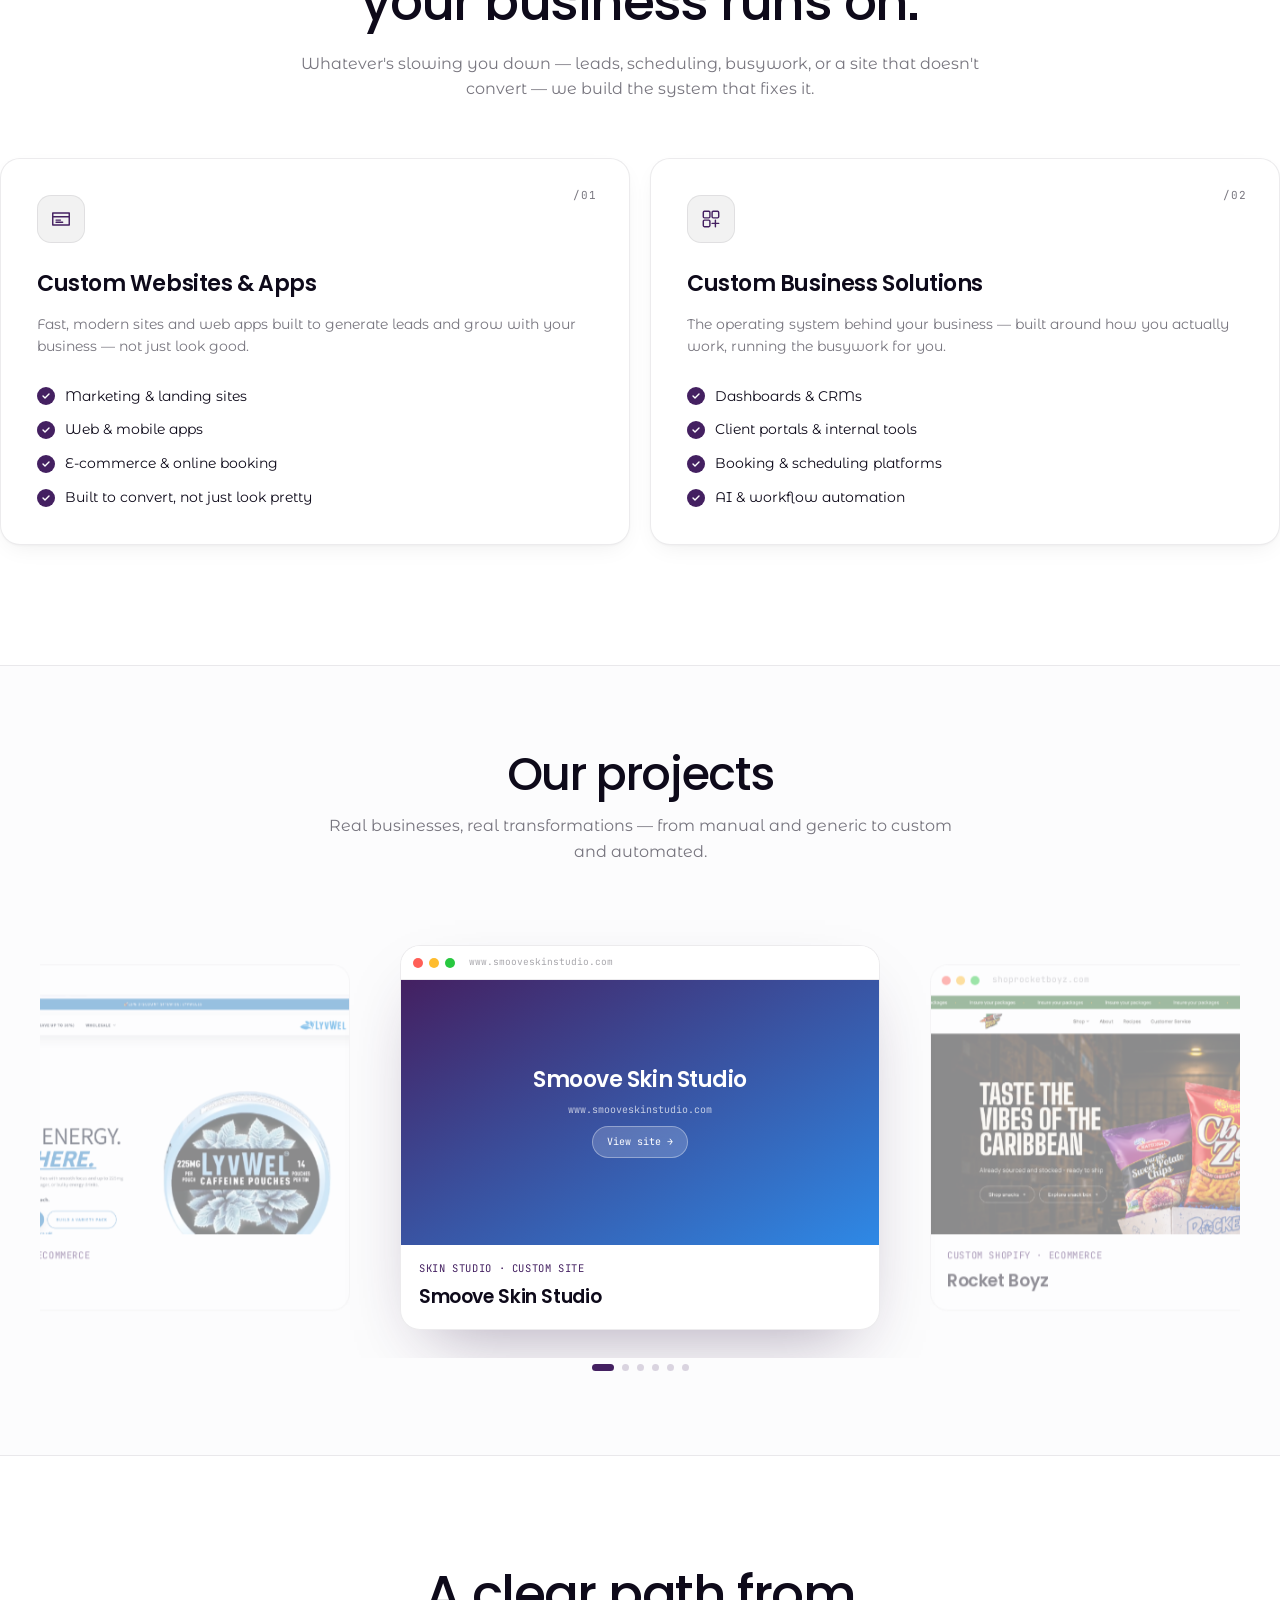
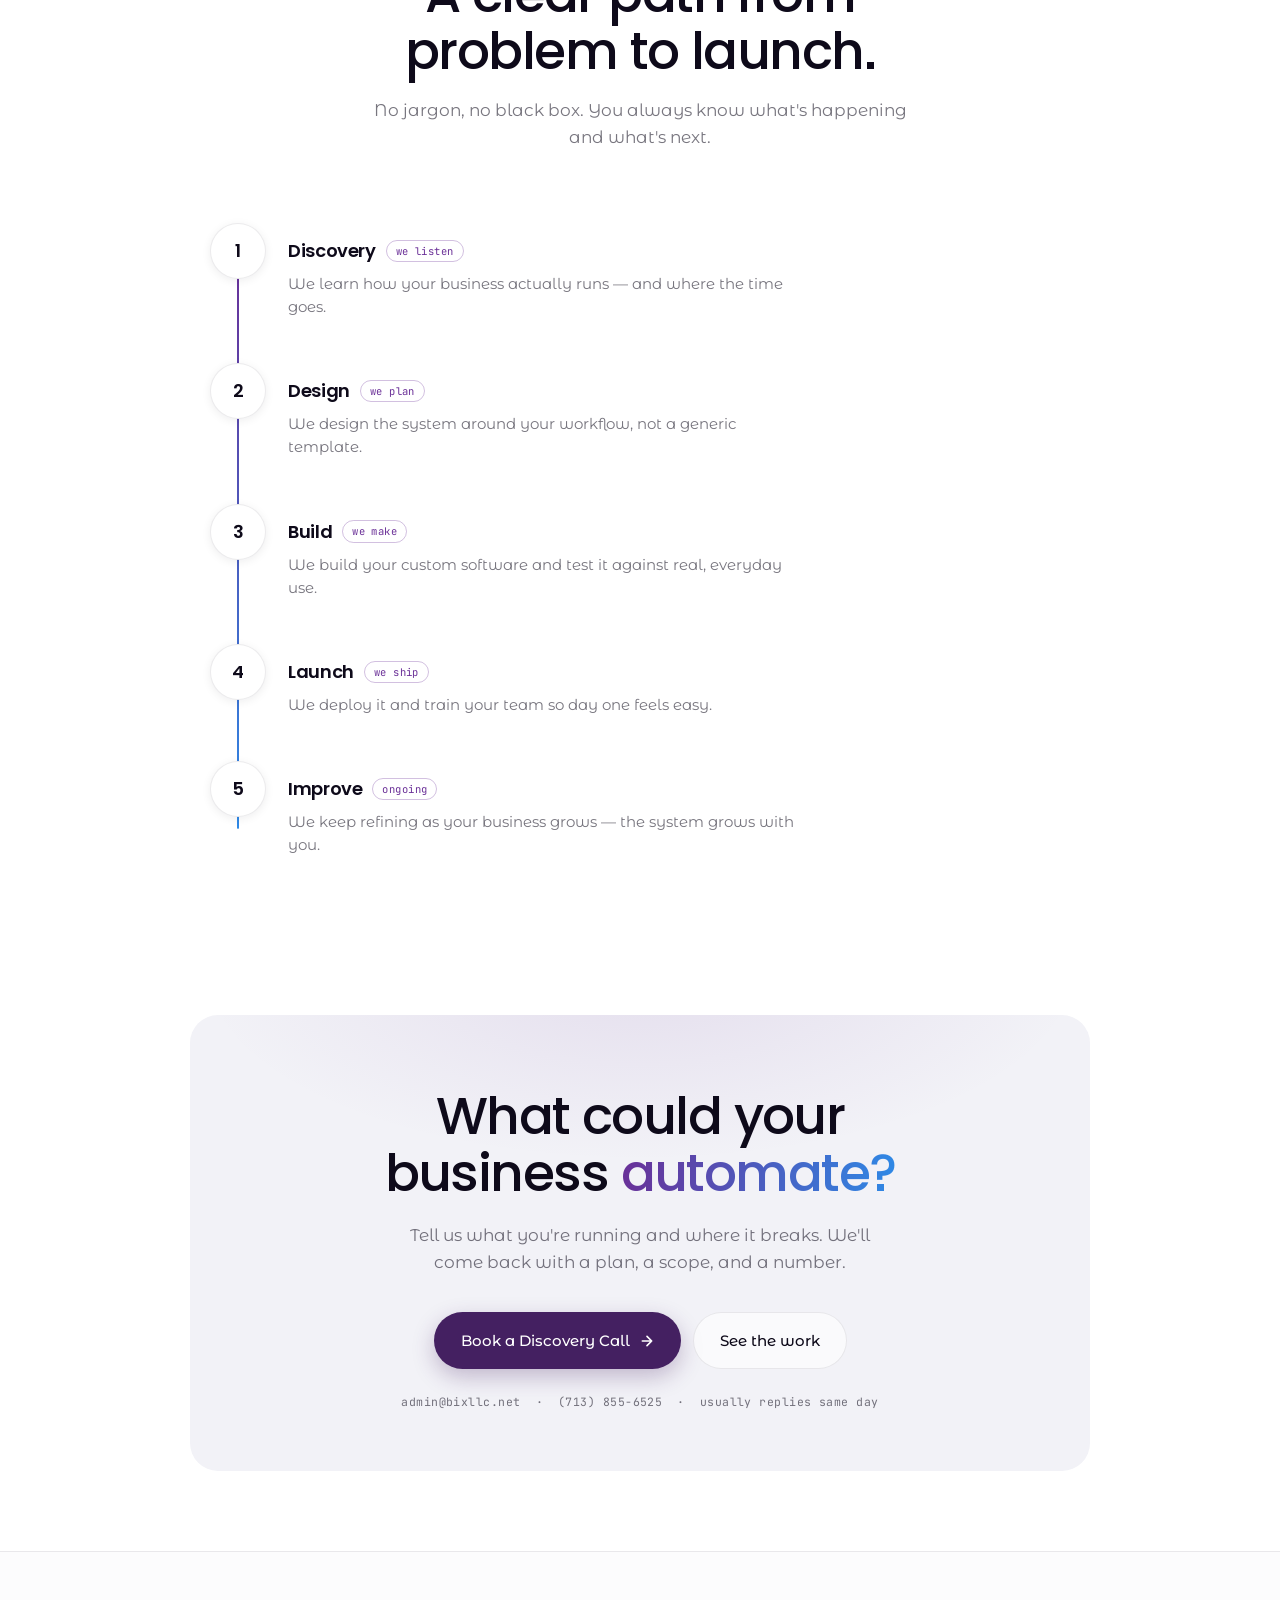
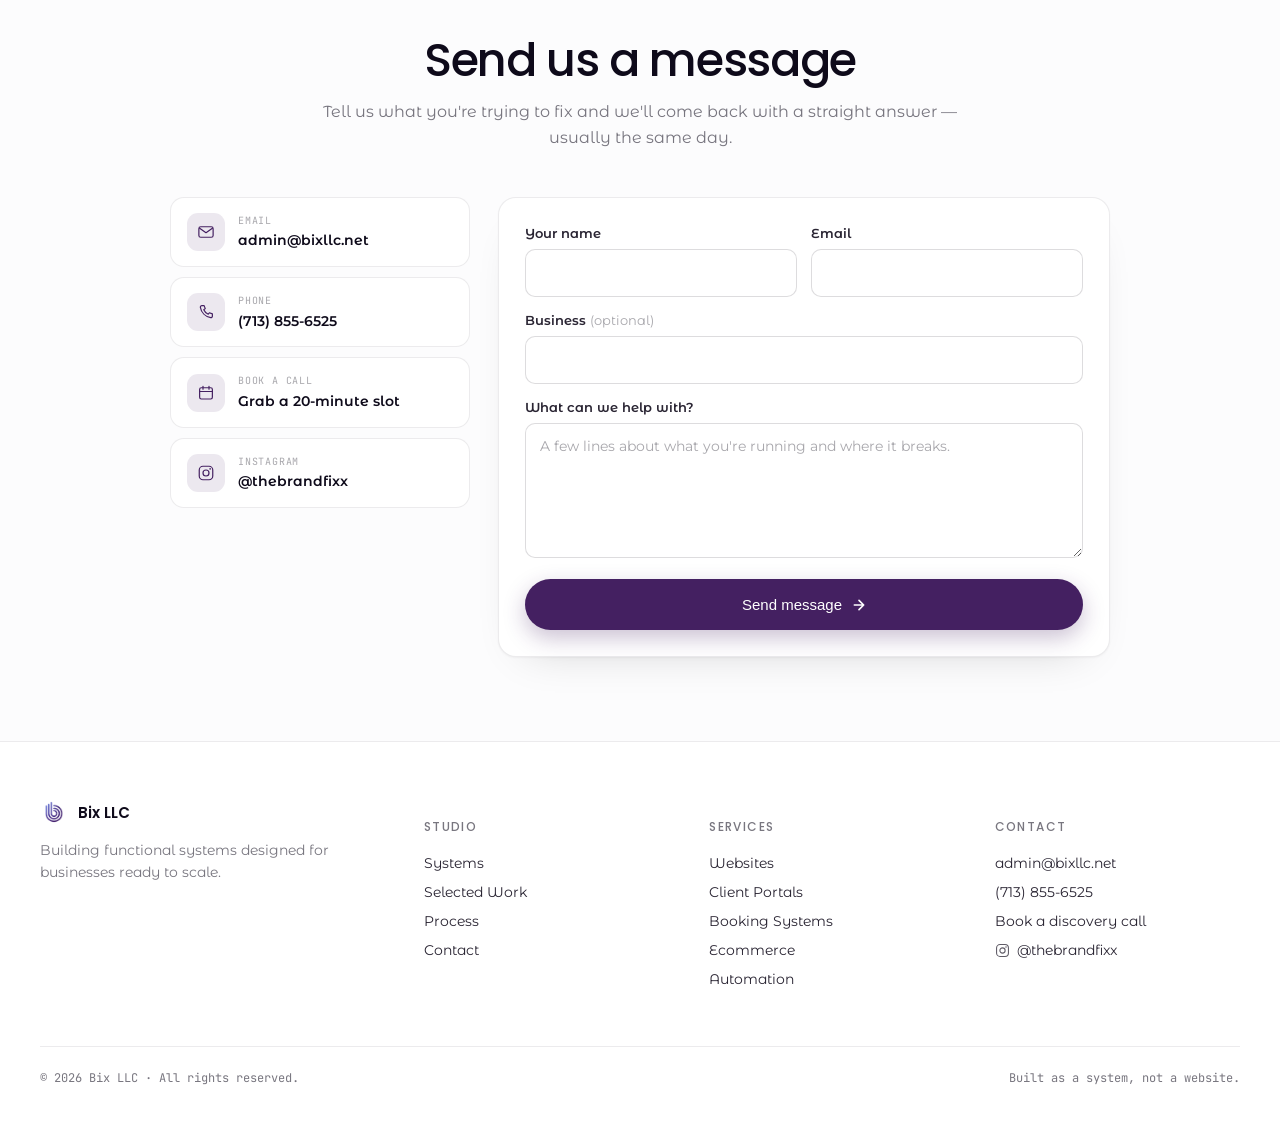
==== commit 1fc9ca8e: "Drop the redundant email line under the contact form The email address already appears as the first " ====
--- a/index.html
+++ b/index.html
@@ -880,7 +880,6 @@
           Send message
           <svg class="arrow" width="14" height="14" viewBox="0 0 12 12" fill="none"><path d="M2 6h8m0 0L6 2m4 4L6 10" stroke="currentColor" stroke-width="1.4" stroke-linecap="round" stroke-linejoin="round"/></svg>
         </button>
-        <p class="ct-fine">Prefer email? Write to <a href="mailto:admin@bixllc.net">admin@bixllc.net</a> directly.</p>
       </form>
     </div>
   </div>
--- a/home.css
+++ b/home.css
@@ -563,7 +563,6 @@
 .ct-alert.is-good { display: block; color: #1B5E43; background: #F0F9F4; border: 1px solid #C6E6D5; }
 
 .ct-send { width: 100%; justify-content: center; }
-.ct-fine { margin-top: 12px; font-size: 12.5px; color: var(--muted); text-align: center; }
 
 @media (max-width: 900px) {
   .ct-grid { grid-template-columns: 1fr; gap: 20px; }
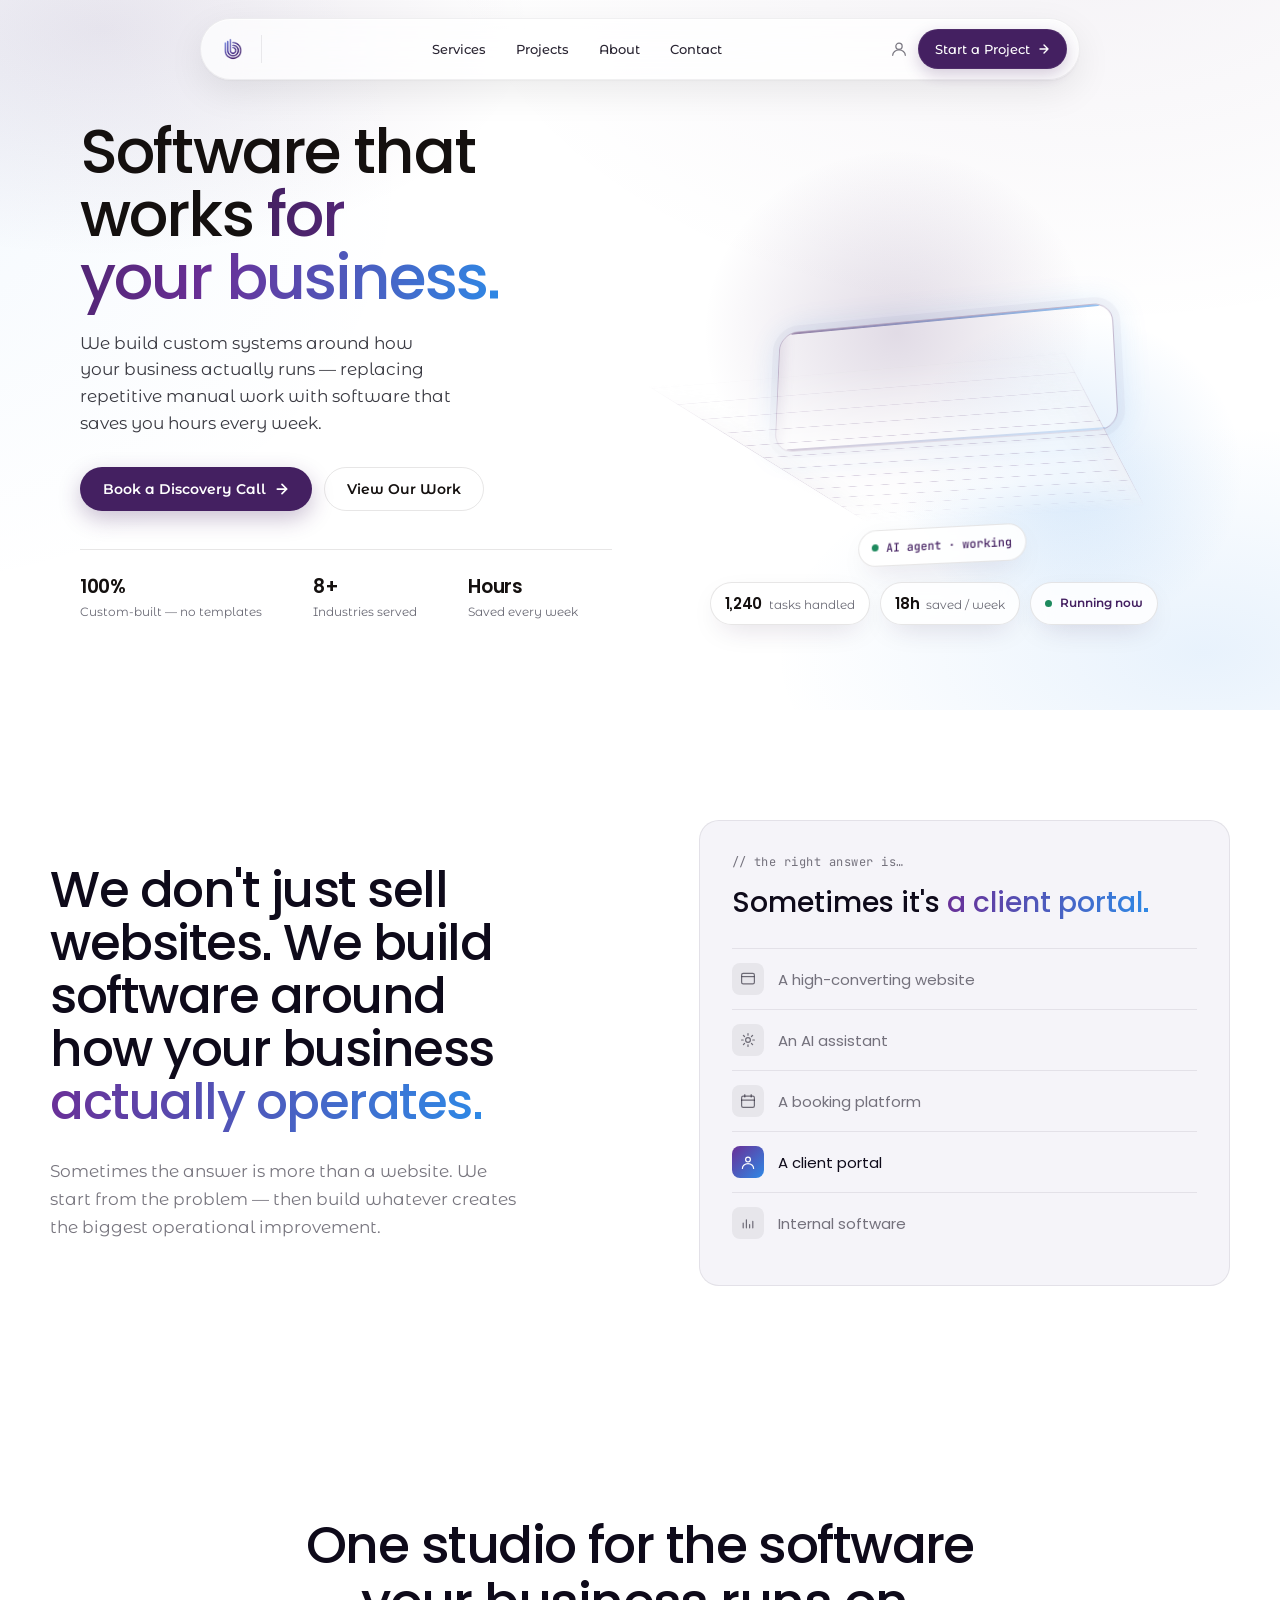
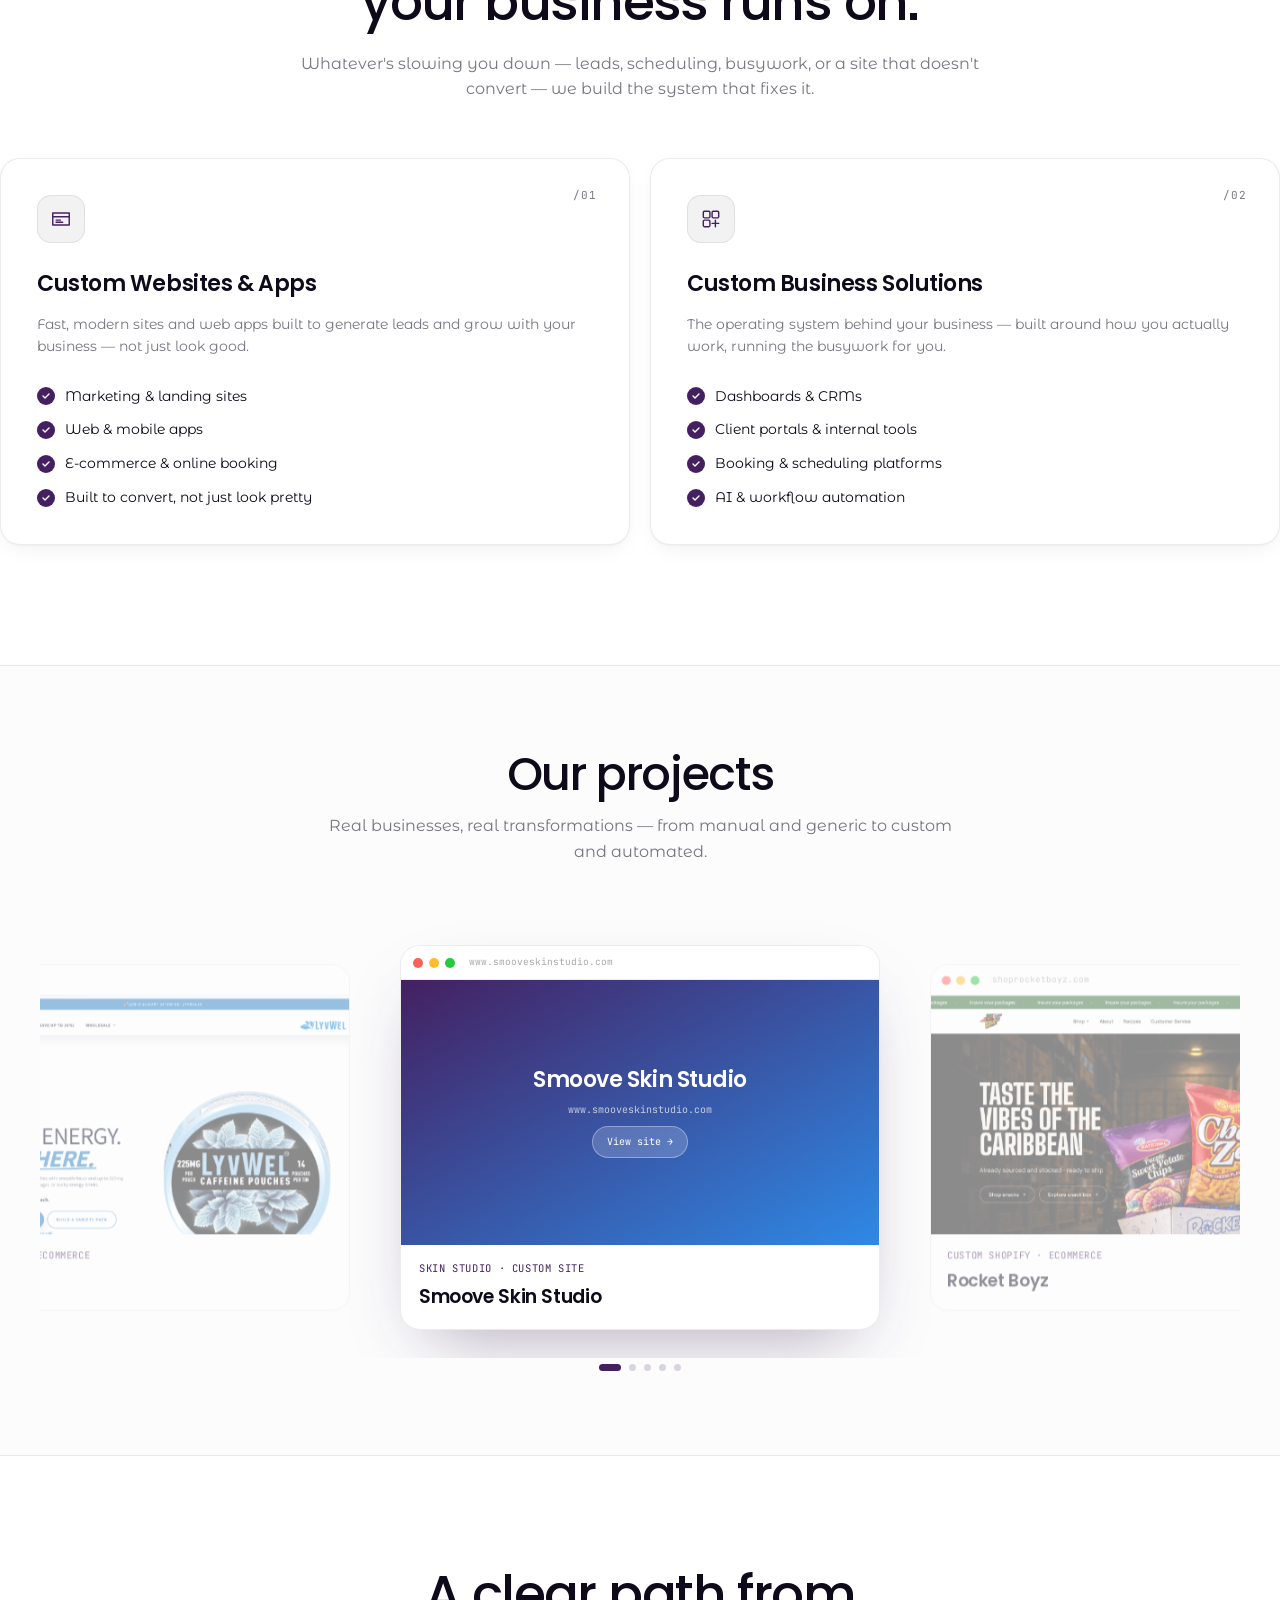
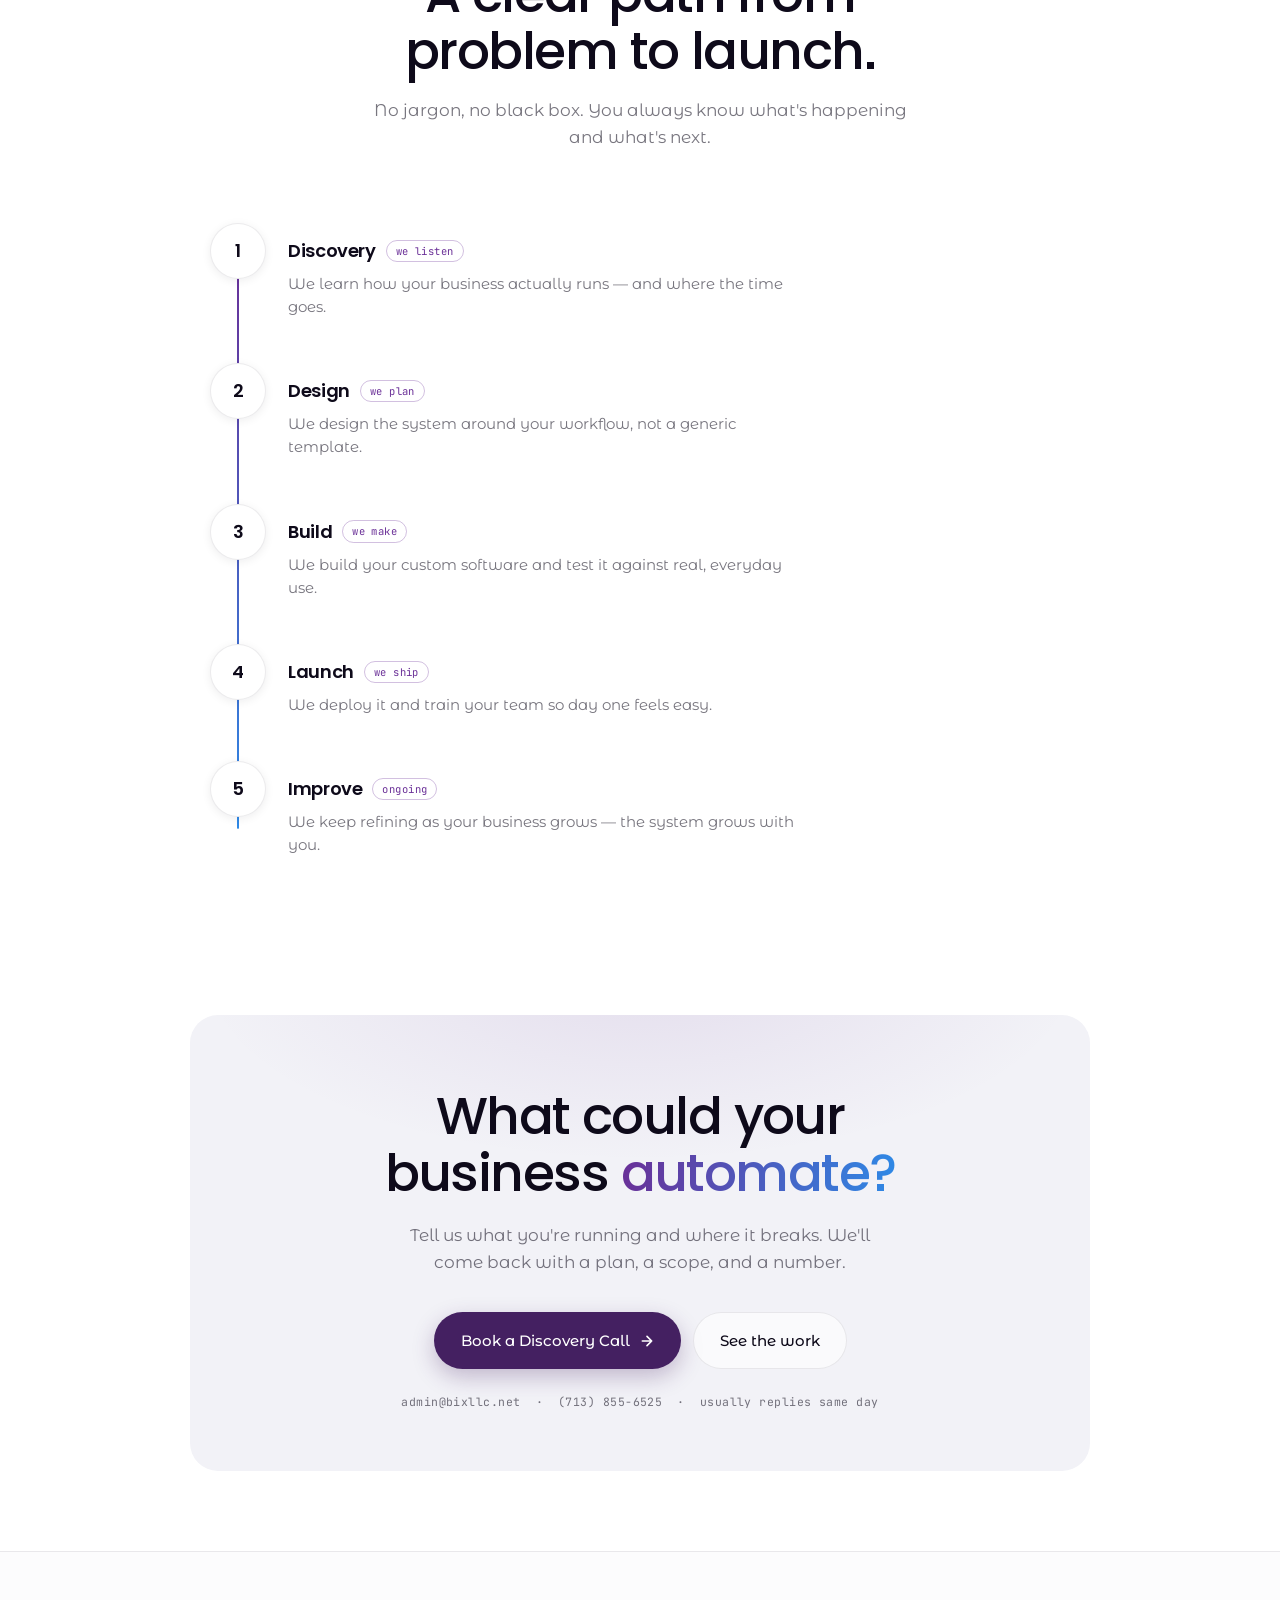
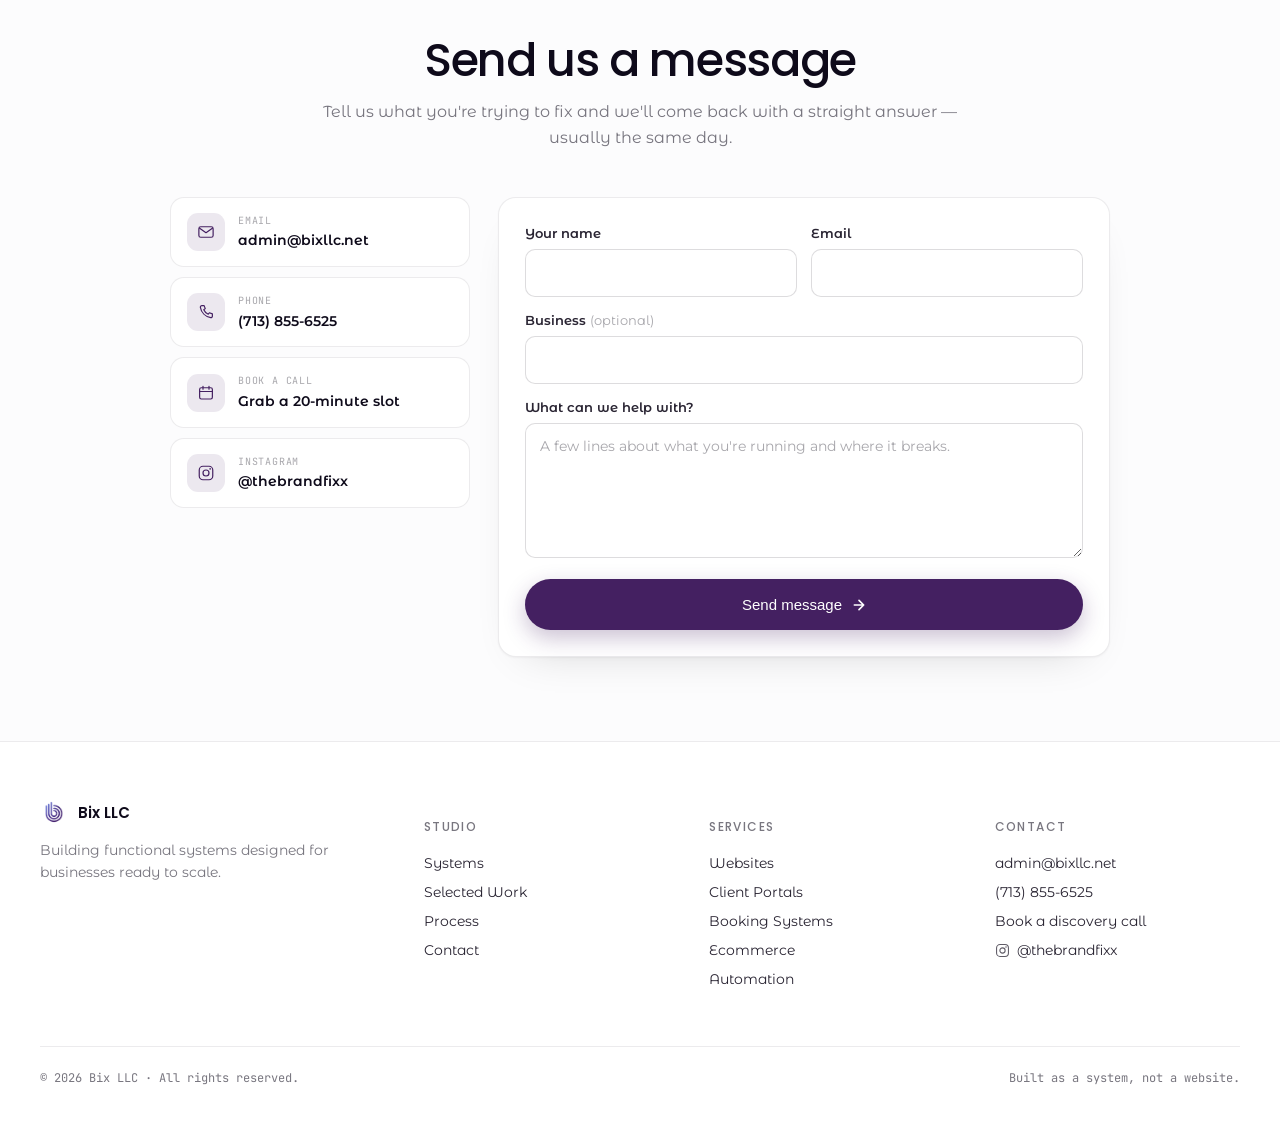
==== commit d2b50c4c: "Remove Amavi from the projects carousel Five projects now, five dots. Amavi was the only entry witho" ====
--- a/index.html
+++ b/index.html
@@ -1207,9 +1207,6 @@
       { name: 'Pondirio River Cottages', tag: 'Hospitality · Reservations',
         site: 'https://www.pondiriorivercottagesja.com/',
         desc: 'A booking-focused site for a riverside cottage retreat — rooms, rates and availability all in one clear flow.' },
-      { name: 'Amavi', tag: 'Lifestyle · Mobile App',
-        site: '',
-        desc: 'A mobile experience for discovering and booking local lifestyle services, designed around a warm editorial feel.' },
       { name: 'YNG TLNT Agency', tag: 'Agency · Brand Site',
         site: 'https://www.yngtlntagency.com/',
         desc: 'A brand-forward agency site built to showcase talent and convert enquiries into signed clients.' },
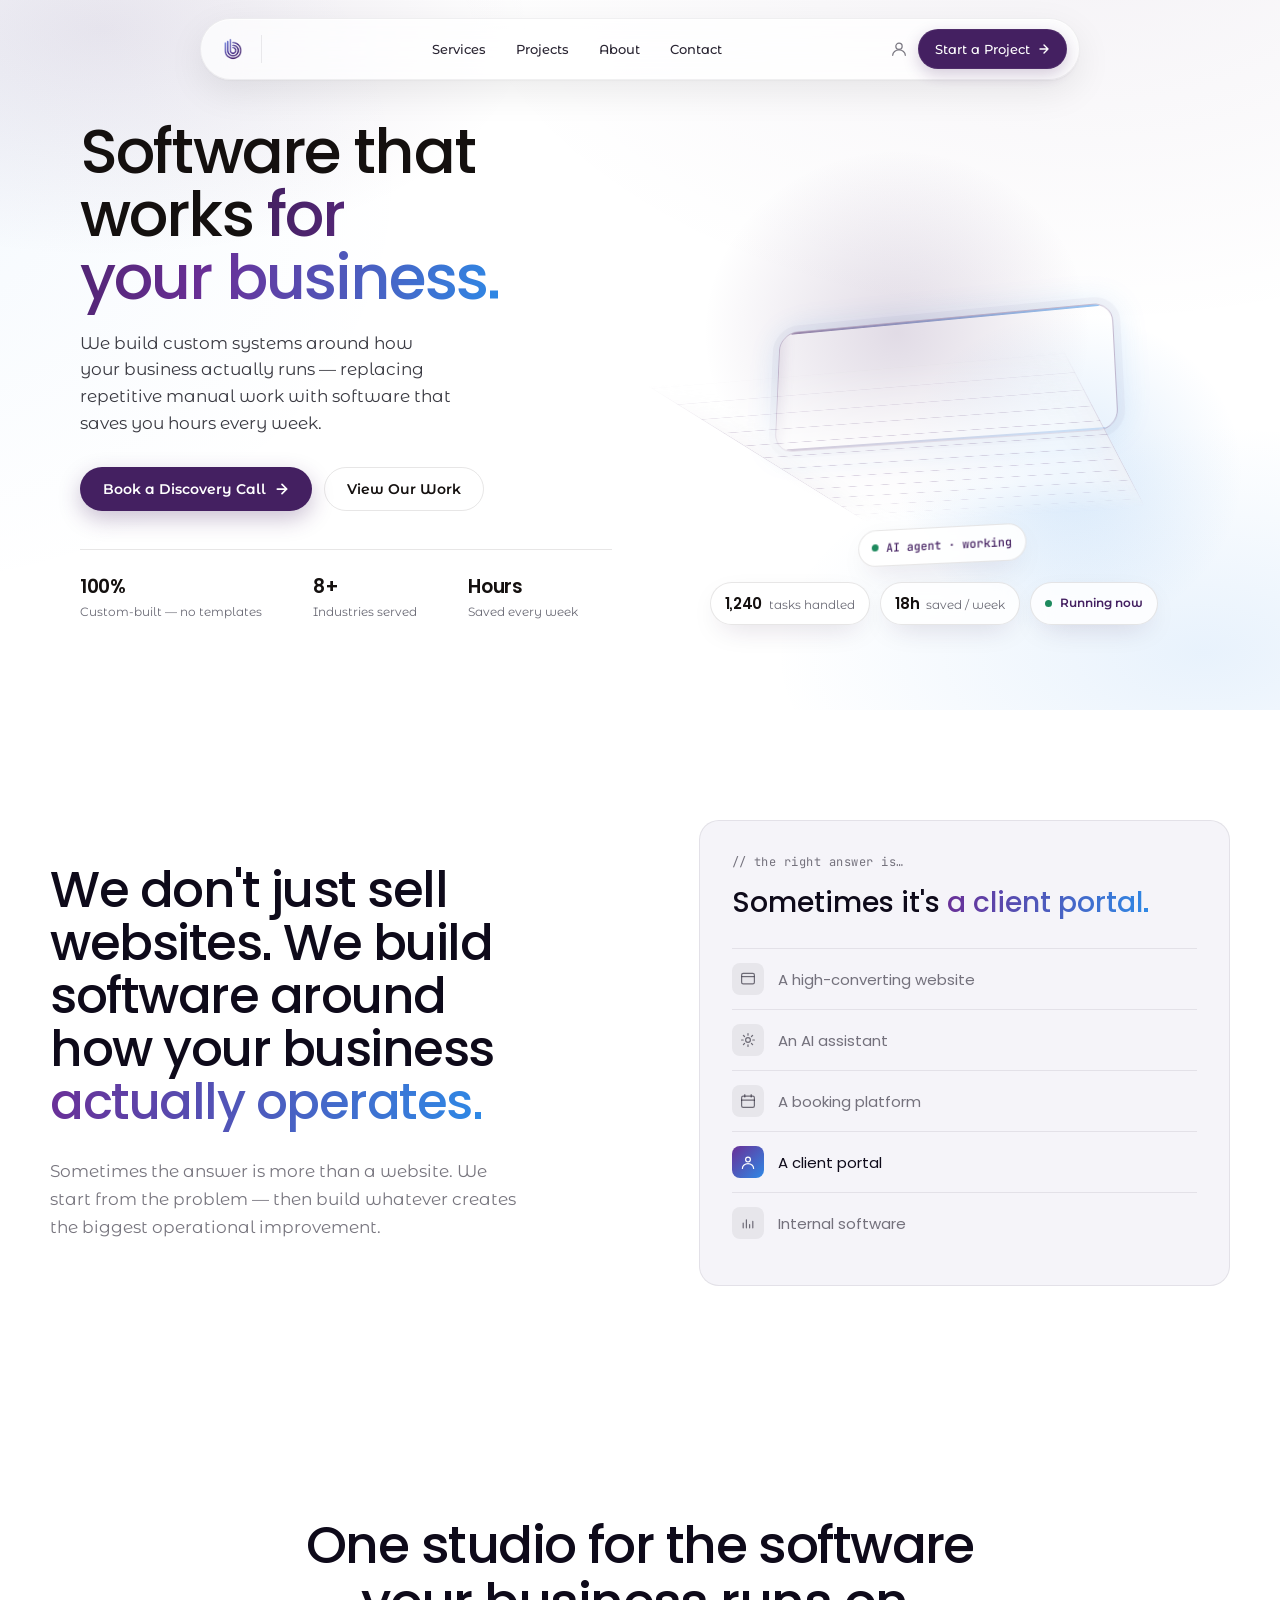
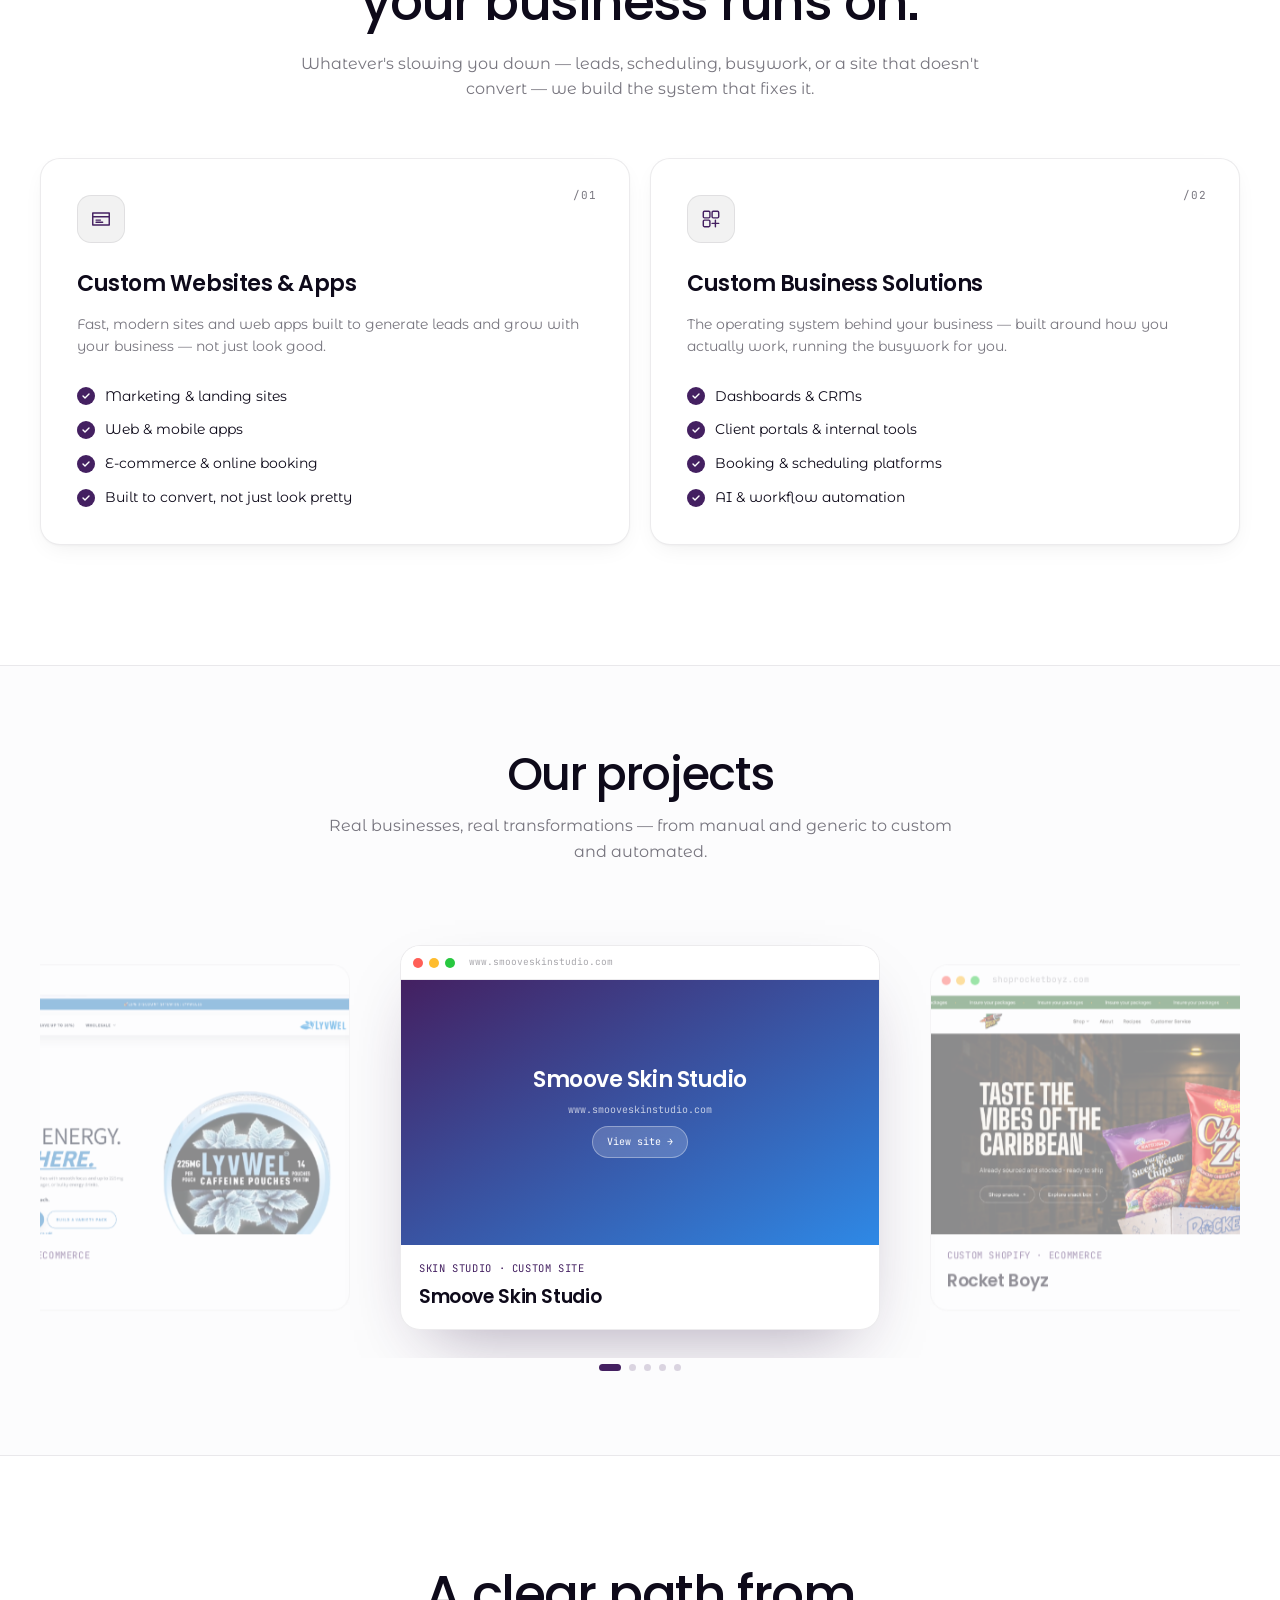
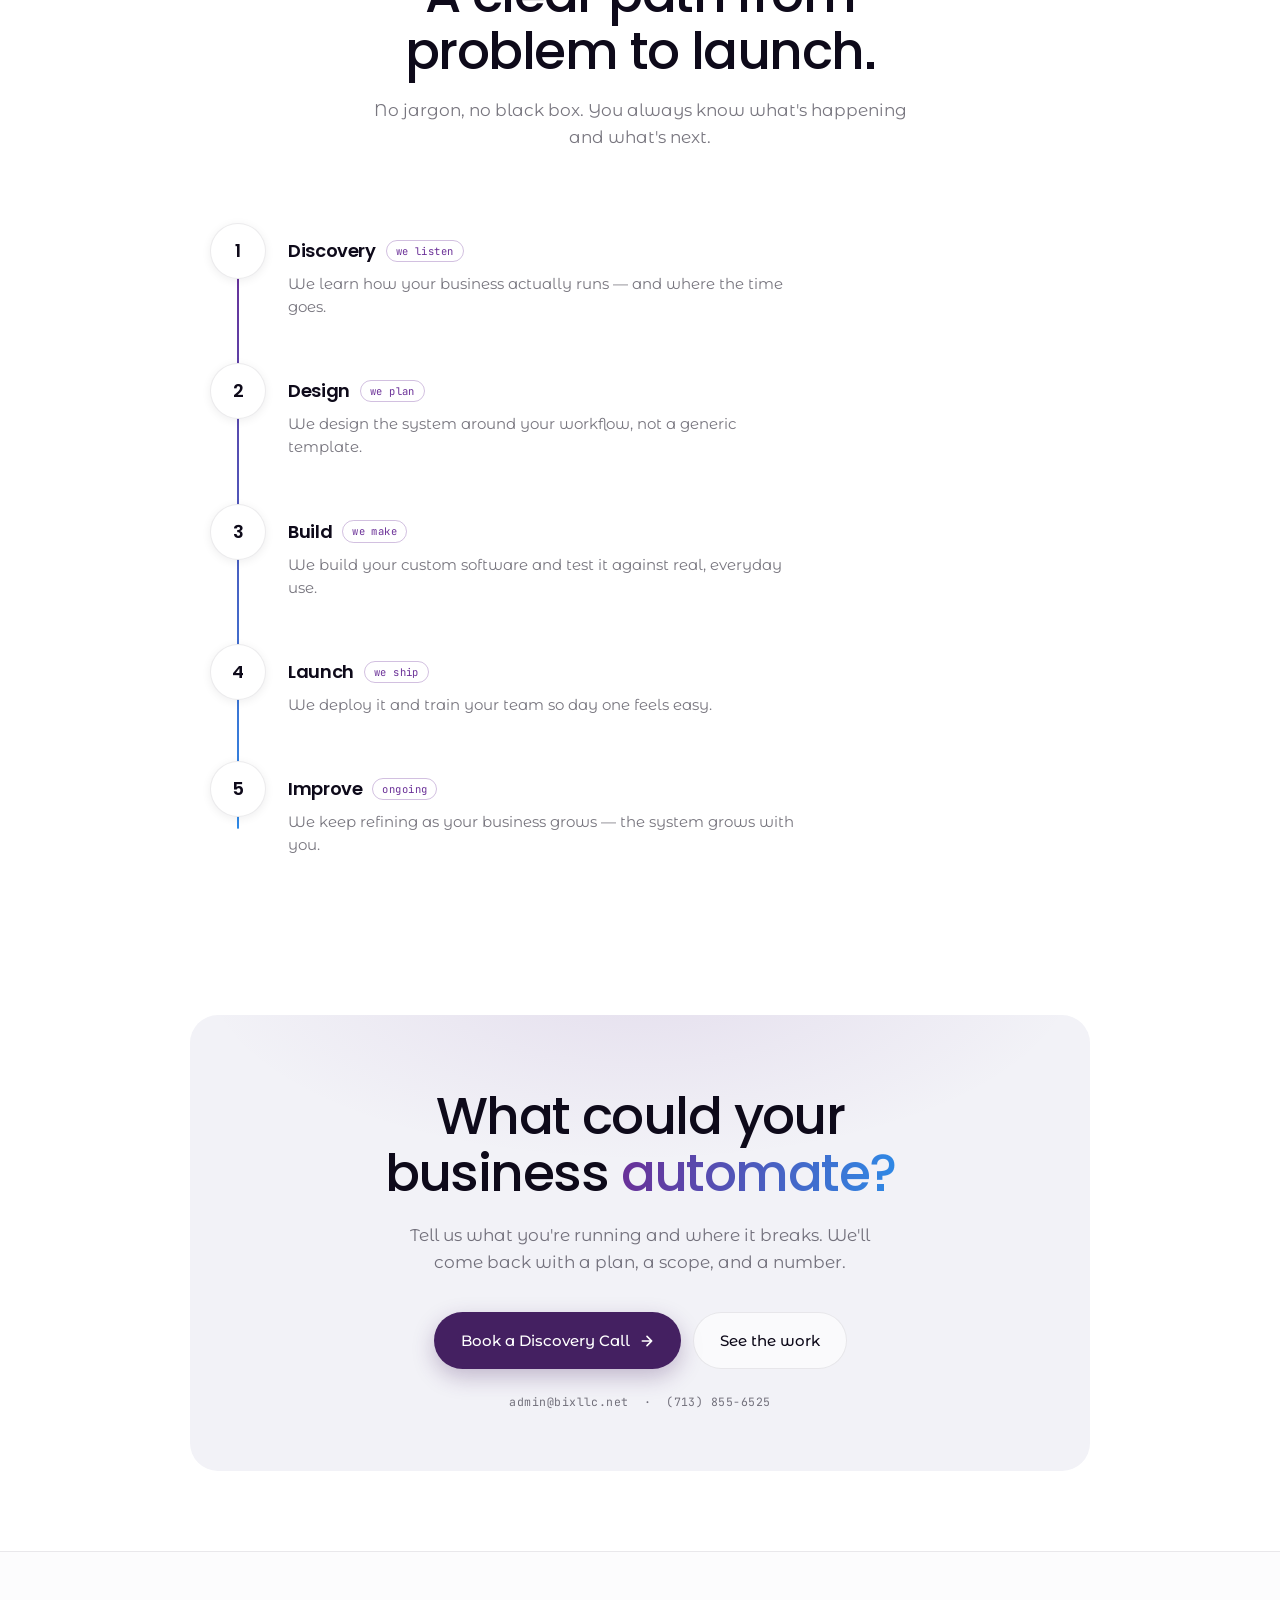
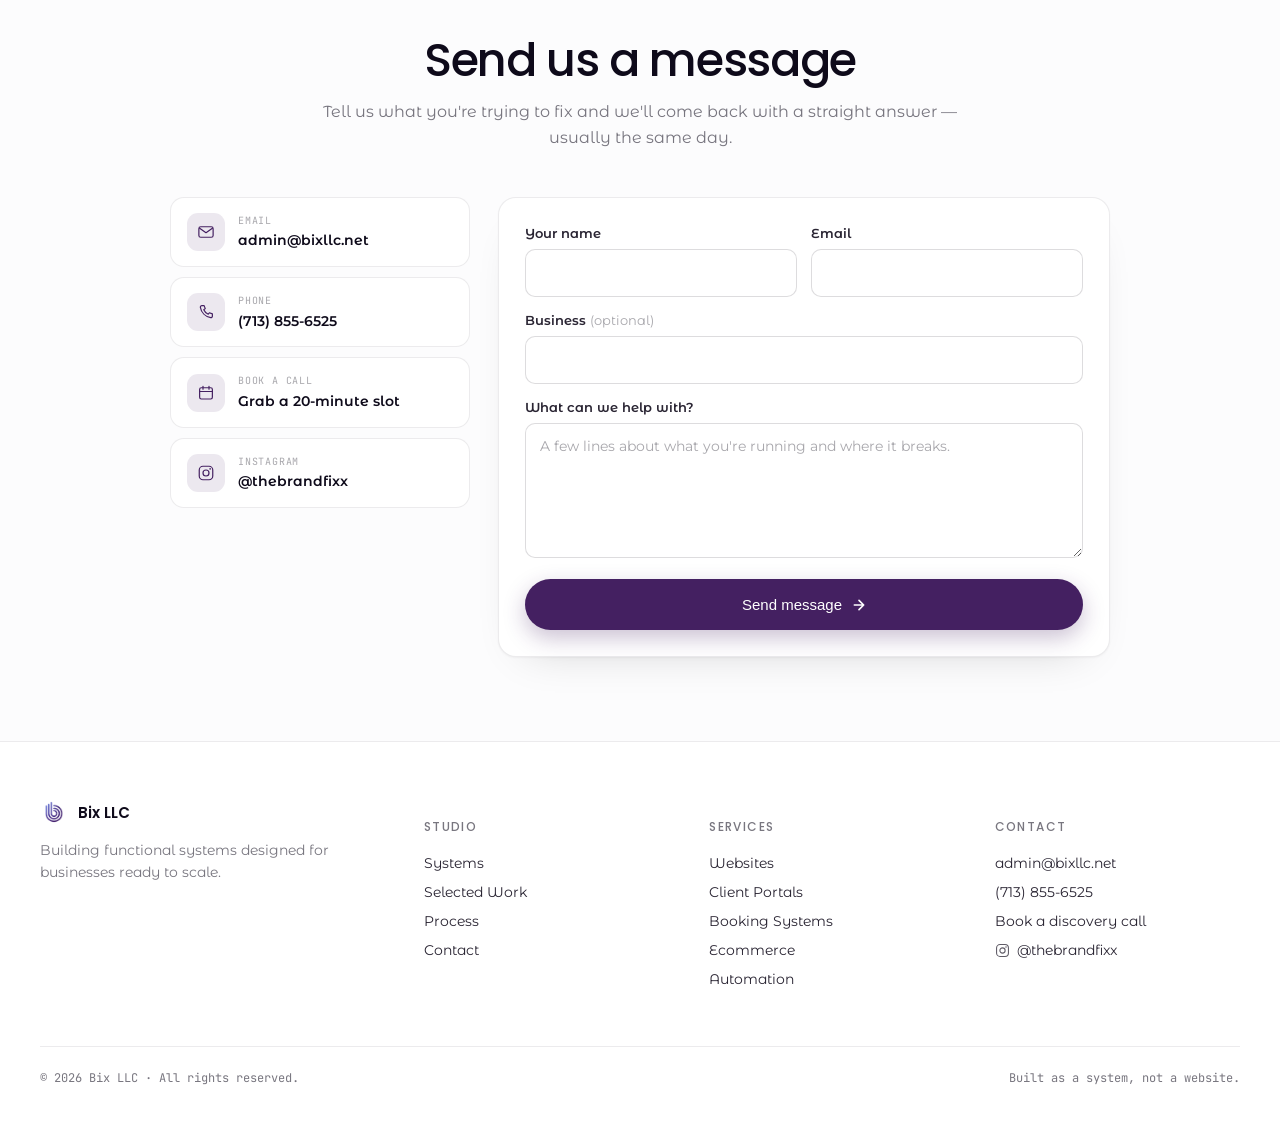
==== commit 3ad7dcf7: "Mobile pass: nav, hero order, section gutters, timeline, footer Nav — the portal icon is gone below " ====
--- a/index.html
+++ b/index.html
@@ -168,6 +168,9 @@
       <a class="nav-link" href="#contact">Contact<span class="dot"></span></a>
     </div>
     <div class="nav-cta-group">
+      <button class="nav-burger" id="navBurger" aria-label="Open menu" aria-expanded="false" aria-controls="navMobile">
+        <span aria-hidden="true"></span><span aria-hidden="true"></span><span aria-hidden="true"></span>
+      </button>
       <a href="login.html" class="nav-client-link" aria-label="Client portal">
         <svg class="nav-client-icon" width="18" height="18" viewBox="0 0 20 20" fill="none" aria-hidden="true"><circle cx="10" cy="7" r="3.5" stroke="currentColor" stroke-width="1.4"/><path d="M3 17c0-3.314 3.134-6 7-6s7 2.686 7 6" stroke="currentColor" stroke-width="1.4" stroke-linecap="round"/></svg>
       </a>
@@ -177,6 +180,15 @@
       </a>
     </div>
   </nav>
+
+  <!-- Mobile menu — the desktop nav-links are display:none below 980px -->
+  <div class="nav-mobile" id="navMobile" hidden>
+    <a class="nav-mobile__link" href="#systems">Services</a>
+    <a class="nav-mobile__link" href="#work">Projects</a>
+    <a class="nav-mobile__link" href="#about">About</a>
+    <a class="nav-mobile__link" href="#contact">Contact</a>
+    <a class="nav-mobile__link nav-mobile__link--sub" href="login.html">Client portal</a>
+  </div>
 </div>
 
 <a id="top"></a>
@@ -810,7 +822,7 @@
       </a>
       <a class="btn btn-secondary btn-lg" href="#work">See the work</a>
     </div>
-    <p class="pfcta-note">admin@bixllc.net &nbsp;·&nbsp; (713) 855-6525 &nbsp;·&nbsp; usually replies same day</p>
+    <p class="pfcta-note">admin@bixllc.net &nbsp;·&nbsp; (713) 855-6525</p>
   </div>
 </section>
 
@@ -1477,6 +1489,40 @@
     sync();
   })();
 
+  /* ================= MOBILE MENU =================
+     The desktop nav-links are display:none below 980px, so without this a
+     phone visitor has no navigation at all. */
+  (function () {
+    const burger = document.getElementById('navBurger');
+    const menu = document.getElementById('navMobile');
+    if (!burger || !menu) return;
+
+    function setOpen(open) {
+      menu.hidden = !open;
+      burger.setAttribute('aria-expanded', String(open));
+      burger.setAttribute('aria-label', open ? 'Close menu' : 'Open menu');
+    }
+
+    burger.addEventListener('click', function (e) {
+      e.stopPropagation();
+      setOpen(menu.hidden);
+    });
+
+    menu.addEventListener('click', function (e) {
+      if (e.target.closest('.nav-mobile__link')) setOpen(false);
+    });
+    document.addEventListener('click', function (e) {
+      if (!menu.hidden && !e.target.closest('#navMobile') && !e.target.closest('#navBurger')) setOpen(false);
+    });
+    document.addEventListener('keydown', function (e) {
+      if (e.key === 'Escape' && !menu.hidden) { setOpen(false); burger.focus(); }
+    });
+    /* Resizing up to desktop must not strand an open menu. */
+    addEventListener('resize', function () {
+      if (window.innerWidth > 980 && !menu.hidden) setOpen(false);
+    });
+  })();
+
   /* ================= CONTACT FORM =================
      There is no backend on this site, so rather than fake a "Thanks, we'll be
      in touch" that sends nothing, the form validates and then hands a fully
--- a/styles.css
+++ b/styles.css
@@ -2317,7 +2317,9 @@
 
 /* ====== SECTION SHELL ====== */
 .section {
-  padding: 120px 0;
+  /* padding-block, not the shorthand: several sections are also .wrap, and a
+     shorthand here would zero the horizontal gutter .wrap sets. */
+  padding-block: 120px;
 }
 .section-head {
   display: grid;
@@ -3519,7 +3521,7 @@
 @media (max-width: 640px) {
   .wrap { padding: 0 22px; }
   .hero { padding: 130px 0 60px; }
-  .section { padding: 80px 0; }
+  .section { padding-block: 80px; }
   .hero-meta { grid-template-columns: 1fr 1fr; gap: 20px; }
 }
 
--- a/home.css
+++ b/home.css
@@ -12,9 +12,9 @@
    -------------------------------------------------------------------------- */
 .s {
   position: relative;
-  padding: 110px 0;
-}
-.s-tight { padding: 84px 0; }
+  padding-block: 110px;
+}
+.s-tight { padding-block: 84px; }
 
 .s-head { margin-bottom: 46px; }
 .s-head.center { text-align: center; }
@@ -574,3 +574,156 @@
 @media (prefers-reduced-motion: reduce) {
   .ct-way, .ct-way:hover { transition: none; transform: none; }
 }
+
+/* ==========================================================================
+   Mobile refinements
+   The desktop nav-links are display:none below 980px, so these give small
+   screens a real menu instead of no navigation at all.
+   ========================================================================== */
+.nav-burger {
+  display: none;
+  width: 44px; height: 44px;
+  flex: none;
+  align-items: center;
+  justify-content: center;
+  flex-direction: column;
+  gap: 4px;
+  padding: 0;
+  background: none;
+  border: 0;
+  cursor: pointer;
+  border-radius: 10px;
+}
+.nav-burger span {
+  display: block;
+  width: 18px; height: 2px;
+  border-radius: 2px;
+  background: var(--charcoal);
+  transition: transform 260ms var(--ease), opacity 200ms var(--ease);
+}
+.nav-burger[aria-expanded="true"] span:nth-child(1) { transform: translateY(6px) rotate(45deg); }
+.nav-burger[aria-expanded="true"] span:nth-child(2) { opacity: 0; }
+.nav-burger[aria-expanded="true"] span:nth-child(3) { transform: translateY(-6px) rotate(-45deg); }
+
+.nav-mobile {
+  /* .nav-shell is a centring flex row with pointer-events:none, so the menu
+     needs its own stacking, width and pointer events back. */
+  position: absolute;
+  top: 100%;
+  left: 12px;
+  right: 12px;
+  pointer-events: auto;
+  margin: 8px 0 0;
+  padding: 8px;
+  background: rgba(255,255,255,0.96);
+  backdrop-filter: blur(14px);
+  -webkit-backdrop-filter: blur(14px);
+  border: 1px solid var(--hair);
+  border-radius: 20px;
+  box-shadow: 0 18px 44px -18px rgba(17,17,17,0.24);
+  animation: navDrop 220ms var(--ease-out) both;
+}
+@keyframes navDrop { from { opacity: 0; transform: translateY(-8px); } to { opacity: 1; transform: none; } }
+.nav-mobile__link {
+  display: flex;
+  align-items: center;
+  min-height: 48px;
+  padding: 0 14px;
+  border-radius: 12px;
+  font-size: 15px;
+  font-weight: 500;
+  color: var(--charcoal);
+  text-decoration: none;
+}
+.nav-mobile__link:hover, .nav-mobile__link:focus-visible { background: var(--purple-soft); color: var(--purple); }
+.nav-mobile__link--sub {
+  margin-top: 4px;
+  border-top: 1px solid var(--hair);
+  border-radius: 0 0 12px 12px;
+  color: var(--muted);
+  font-size: 14px;
+}
+
+@media (max-width: 980px) {
+  .nav-burger { display: flex; }
+  /* .nav-links is hidden here, so nothing is left to push the group across —
+     it would otherwise sit against the logo. */
+  .nav-cta-group { margin-left: auto; }
+  /* Start a Project, then the burger. The burger is first in the DOM so it
+     stays the first tab stop on desktop; order only moves it visually. */
+  .nav-burger { order: 2; margin-left: 2px; }
+  .nav-cta { order: 1; }
+  /* The portal lives behind the menu on small screens — one entry point is
+     enough, and the icon read as decoration next to the CTA. */
+  .nav-client-link { display: none; }
+}
+
+@media (max-width: 640px) {
+  /* one column — two was wrapping card titles onto three lines */
+  .wwb-grid { grid-template-columns: 1fr !important; }
+  /* The step keeps its node column here. Collapsing it to one column put the
+     body at x:0, directly under the timeline rail, so the rule ran through
+     the text. Narrower node + gap instead. */
+  .op-step { grid-template-columns: 38px 1fr; gap: 14px; padding-bottom: 32px; }
+  .op-node { width: 38px; height: 38px; font-size: 13px; }
+  .op-line-track { left: 18px; }
+  .op-body { padding-top: 8px; }
+  .op-title { font-size: 16px; gap: 8px; }
+  .op-desc { font-size: 13.5px; }
+
+  /* ---- Hero: heading, paragraph, graphic, buttons, stats ----
+     The graphic is a sibling of the copy column, so it can't be moved between
+     two of that column's children by order alone. display:contents dissolves
+     the copy wrapper, promoting its children to flex items alongside the
+     visual, and order then interleaves them. */
+  .hx-grid { display: flex; flex-direction: column; gap: 26px; }
+  .hx-copy { display: contents; }
+  .hx-h1     { order: 1; }
+  .hx-sub    { order: 2; margin-bottom: 0; }
+  .hx-visual { order: 3; }
+  .hx-cta    { order: 4; margin-top: 0; }
+  .hx-stats  { order: 5; margin-top: 0; }
+
+  .hx-h1, .hx-sub { text-align: center; }
+  .hx-sub { margin-inline: auto; }
+  /* Scaled down so the conveyor's outer cards stay inside the gutter instead
+     of being clipped by .hx-ai's overflow. */
+  .hx-ai { height: 300px; }
+  .cv-stage { transform: rotateX(20deg) rotateY(-14deg) scale(.62); }
+
+  /* stat row read as 2 + 1 orphan; stacked rows are cleaner */
+  .hx-stats { display: grid; grid-template-columns: 1fr; gap: 14px; justify-items: center; }
+  .hx-stat { display: flex; align-items: baseline; gap: 10px; }
+  .hx-stat b { font-size: 20px; }
+  .hx-stat span { margin-top: 0; }
+  /* "100% custom-built" is the weakest of the three and pushed the fold down */
+  .hx-stat:first-child { display: none; }
+
+  /* equal-width CTAs rather than two different pill widths */
+  .hx-cta { display: grid; grid-template-columns: 1fr; gap: 10px; }
+  .hx-btn { width: 100%; justify-content: center; }
+  .pfcta-btns { display: grid; grid-template-columns: 1fr; gap: 10px; }
+  .pfcta-btns .btn { width: 100%; justify-content: center; }
+
+  /* ---- Footer: compact, not one long column ---- */
+  .footer { padding: 40px 0 28px; }
+  .footer-row { grid-template-columns: 1fr 1fr; gap: 28px 20px; }
+  .footer-brand { grid-column: 1 / -1; }
+  .footer-brand p { margin-top: 10px; }
+  .footer h5 { margin-bottom: 10px; }
+  .footer-links { gap: 2px; }
+  .footer-links a { min-height: 32px; display: flex; align-items: center; font-size: 13px; }
+  .footer-base { margin-top: 32px; flex-direction: column; gap: 6px; }
+}
+
+@media (prefers-reduced-motion: reduce) {
+  .nav-mobile { animation: none; }
+  .nav-burger span { transition: none; }
+}
+
+/* the menu is absolutely positioned against the nav pill's row */
+@media (max-width: 980px) {
+  .nav-shell { position: fixed; }
+  .nav-shell > .nav { position: relative; }
+  .nav-mobile { max-width: 520px; margin-inline: auto; }
+}
